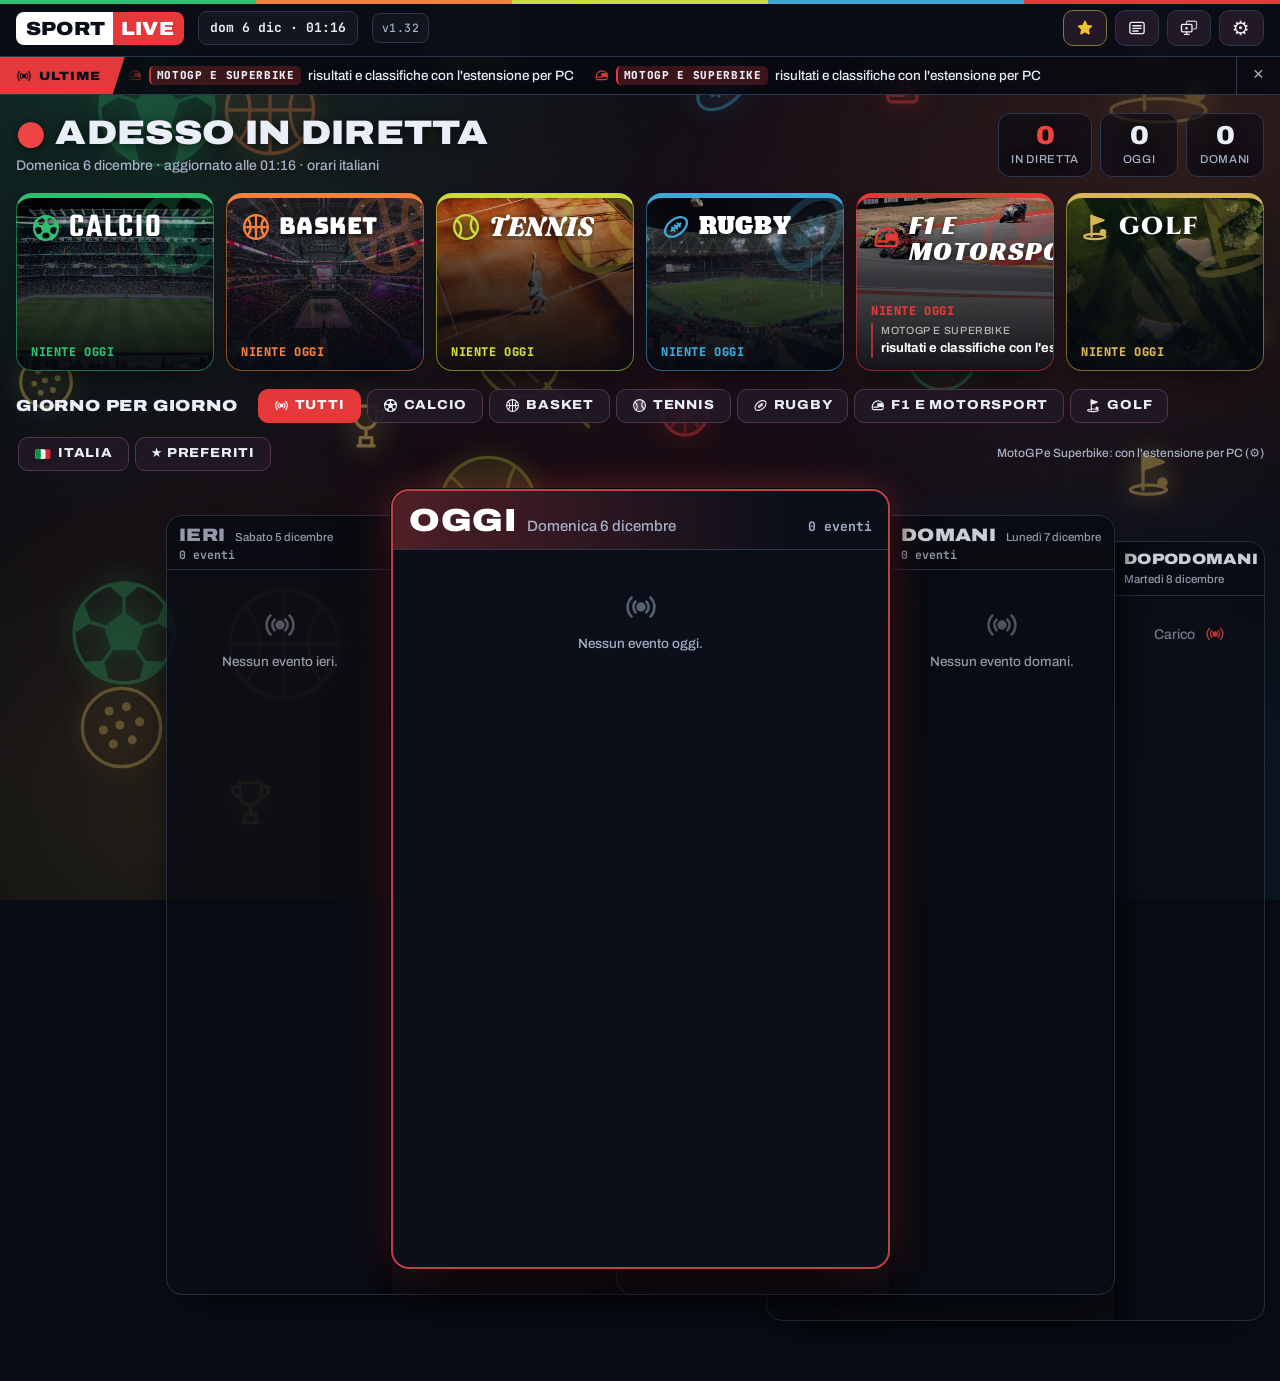
==== sport/index.html @ 09fb8c5b "v1.32 · Sezione filtri: niente più pulsanti tagliati - File di filtri e striscia delle partite che n" ====
<!DOCTYPE html>
<html lang="it" data-style="pitwall">
<head>
<meta charset="utf-8">
<meta name="viewport" content="width=device-width, initial-scale=1, viewport-fit=cover">
<meta name="theme-color" content="#090d16">
<title>Sport LIVE APP</title>
<style id="introCss">
/* Sigla d'apertura (come l'inizio di una diretta TV): sta qui dentro così compare subito, prima di tutto il resto */
.intro{position:fixed;top:0;right:0;bottom:0;left:0;z-index:2147483000;overflow:hidden;display:grid;place-items:center;font-family:"Archivo","Arial Narrow",system-ui,sans-serif;cursor:pointer;-webkit-tap-highlight-color:transparent}
.intro .ib{position:absolute;top:0;right:0;bottom:0;left:0;background:#090d16;animation:in-hide 0s linear .72s forwards}
.intro .bd{position:absolute;top:-20%;bottom:-20%;left:-30%;right:-30%;transform:skewX(-18deg) translateX(-135%);animation:in-bd .42s cubic-bezier(.7,0,.25,1) forwards;animation-delay:var(--d)}
.intro .bd.k{background:linear-gradient(115deg,#0b1020,#090d16 60%)}
.intro .iflash{position:absolute;top:0;right:0;bottom:0;left:0;z-index:1;background:radial-gradient(40% 35% at 50% 50%,rgba(255,255,255,.55),transparent 70%);opacity:0;animation:in-flash .5s ease-out .32s}
.intro .mid{position:relative;z-index:2;display:flex;flex-direction:column;align-items:center;gap:3vmin;padding:0 16px;transition:transform .38s cubic-bezier(.7,0,.25,1),opacity .2s}
.intro .lgw{display:flex;flex-wrap:wrap;justify-content:center;align-items:center;gap:2.4vmin;animation:in-slam .45s cubic-bezier(.2,1.6,.4,1) .3s both}
.intro .ilg{display:inline-flex;border-radius:.13em;overflow:hidden;font-weight:900;font-size:8.4vmin;font-size:clamp(34px,8.4vmin,124px);line-height:1;font-stretch:114%;letter-spacing:.01em;white-space:nowrap;box-shadow:0 1.4vmin 4vmin rgba(0,0,0,.45)}
.intro .ilg span{background:#fff;color:#0b0f19;padding:.19em .2em .19em .26em}
.intro .ilg b{background:#e5383b;color:#fff;padding:.19em .26em .19em .2em;font-weight:900}
.intro .ilive{display:flex;align-items:center;gap:.5em;font:800 13px/1 "JetBrains Mono",ui-monospace,Menlo,Consolas,monospace;font-size:clamp(11px,2.6vmin,30px);letter-spacing:.14em;color:#fff;background:rgba(229,56,59,.16);border:2px solid #e5383b;border-radius:99px;padding:.45em .7em;white-space:nowrap}
.intro .ilive i{width:.62em;height:.62em;border-radius:50%;background:#e5383b;animation:in-pulse 1s ease-out infinite}
.intro .istrip{display:flex;flex-wrap:wrap;justify-content:center;gap:.7em 1.3em;font:800 11px/1 "JetBrains Mono",ui-monospace,Menlo,Consolas,monospace;font-size:clamp(10px,1.9vmin,22px);letter-spacing:.12em;color:#c8d0e0;animation:in-strip .4s ease-out .48s both}
.intro .istrip span{display:flex;align-items:center;gap:.5em;white-space:nowrap}
.intro .istrip span::before{content:"";width:.6em;height:.6em;border-radius:.15em;background:var(--c)}
.intro.out{pointer-events:none}
.intro.out .bd{animation:in-bdout .38s cubic-bezier(.7,0,.25,1) forwards;animation-delay:var(--o)}
.intro.out .mid{transform:translateX(120vw);opacity:0}
.intro.out .iflash,.intro.out .ib{display:none}
@keyframes in-hide{to{visibility:hidden}}
@keyframes in-bd{to{transform:skewX(-18deg) translateX(0)}}
@keyframes in-bdout{from{transform:skewX(-18deg) translateX(0)}to{transform:skewX(-18deg) translateX(135%)}}
@keyframes in-slam{from{transform:scale(1.9);opacity:0;filter:blur(8px)}}
@keyframes in-flash{30%{opacity:1}}
@keyframes in-strip{from{transform:translateY(14px);opacity:0}}
@keyframes in-pulse{from{box-shadow:0 0 0 0 rgba(229,56,59,.7)}to{box-shadow:0 0 0 .9em rgba(229,56,59,0)}}
@media (prefers-reduced-motion:reduce){
  .intro .bd,.intro .iflash{display:none}
  .intro *{animation:none!important}
  .intro .ib{visibility:visible}
  .intro{transition:opacity .25s}.intro.out{opacity:0}.intro.out .ib{display:block}.intro.out .mid{transform:none}
}
</style>
<link rel="preconnect" href="https://fonts.googleapis.com">
<link rel="preconnect" href="https://fonts.gstatic.com" crossorigin>
<link href="https://fonts.googleapis.com/css2?family=Archivo:wdth,wght@62..125,100..900&family=JetBrains+Mono:wght@400;500;700;800&family=Teko:wght@500;600;700&family=Bungee&family=Fraunces:ital,opsz,wght@1,9..144,800;1,9..144,900&family=Alfa+Slab+One&family=Racing+Sans+One&family=Orbitron:wght@700;900&family=Cinzel:wght@600;700;900&display=swap" rel="stylesheet">
<link rel="stylesheet" href="app.css?v=1.32">
<link rel="stylesheet" href="screens.css?v=1.32">
<link rel="icon" href="data:image/svg+xml,%3Csvg xmlns='http://www.w3.org/2000/svg' viewBox='0 0 64 64'%3E%3Crect width='64' height='64' rx='14' fill='%23e5383b'/%3E%3Ccircle cx='32' cy='32' r='13' fill='none' stroke='white' stroke-width='6'/%3E%3Ccircle cx='32' cy='32' r='4' fill='white'/%3E%3C/svg%3E">
</head>
<body>
<!-- sigla d'apertura: si chiude appena l'app è pronta (tocca per saltarla) -->
<div class="intro" id="intro" aria-hidden="true"><div class="ib"></div><div class="bd" style="background:#2fbf71;--d:0ms;--o:210ms"></div><div class="bd" style="background:#f5803e;--d:45ms;--o:180ms"></div><div class="bd" style="background:#c9dc3c;--d:90ms;--o:150ms"></div><div class="bd" style="background:#3fa7d6;--d:135ms;--o:90ms"></div><div class="bd" style="background:#e5383b;--d:180ms;--o:120ms"></div><div class="bd" style="background:#d8b45a;--d:225ms;--o:60ms"></div><div class="bd k" style="--d:270ms;--o:0ms"></div><div class="iflash"></div><div class="mid"><div class="lgw"><div class="ilg"><span>SPORT</span><b>LIVE</b></div><div class="ilive"><i></i>IN DIRETTA</div></div><div class="istrip"><span style="--c:#2fbf71">CALCIO</span><span style="--c:#f5803e">BASKET</span><span style="--c:#c9dc3c">TENNIS</span><span style="--c:#3fa7d6">RUGBY</span><span style="--c:#e5383b">F1 E MOTORSPORT</span><span style="--c:#d8b45a">GOLF</span></div></div></div>
<script>
(function(){
  var el=document.getElementById("intro"),skip=false;
  try{var q=new URLSearchParams(location.search);skip=q.get("follow")==="1"||q.has("solo")||q.has("nointro");}catch(e){}
  try{if(window.self!==window.top)skip=true;}catch(e){skip=true;}
  try{if(JSON.parse(localStorage.getItem("sl.settings")||"{}").intro===false)skip=true;}catch(e){}
  if(skip){el.parentNode.removeChild(el);window.SLintro={ready:function(){}};return;}
  var calm=false,done=false,ready=false,shown=false;
  try{calm=matchMedia("(prefers-reduced-motion: reduce)").matches;}catch(e){}
  function out(){if(done)return;done=true;removeEventListener("keydown",out);el.className+=" out";setTimeout(function(){if(el.parentNode)el.parentNode.removeChild(el);},calm?300:640);}
  function seen(){shown=true;if(ready)out();}
  /* si chiude quando l'app è pronta e il logo si è visto davvero (sui dispositivi lenti l'animazione può partire in ritardo) */
  if(calm)setTimeout(seen,400);else el.querySelector(".lgw").addEventListener("animationend",function(){setTimeout(seen,200);});
  window.SLintro={ready:function(){ready=true;if(shown)out();},skip:out};
  el.addEventListener("click",out);addEventListener("keydown",out);
  setTimeout(out,4000); /* se qualcosa non parte, la sigla non resta lì */
})();
</script>
<header class="top" id="top">
  <a class="logo" href="#/home" aria-label="Sport LIVE APP, adesso in diretta"><span>SPORT</span><b>LIVE</b></a>
  <span class="clock mono" id="clock" aria-live="off"></span>
  <span class="ver mono" id="appVer" title="Versione della pagina che stai guardando: 1.32 del 24/11/2026">v1.32</span>
  <nav class="tabs" id="tabs" aria-label="Sport"></nav>
  <div class="topr">
 <button class="tbtn favbtn" id="btnFav" title="Gestisci i preferiti" aria-haspopup="dialog"><svg class="ico" viewBox="0 0 24 24" aria-hidden="true" focusable="false"><use href="#i-star"/></svg><span>PREFERITI</span><b class="fbadge" id="favBadge" hidden></b></button>
    <button class="tbtn" id="btnTicker" title="Mostra o nascondi la striscia delle notizie" aria-pressed="true"><svg class="ico" viewBox="0 0 24 24" aria-hidden="true" focusable="false"><use href="#i-news"/></svg><span>NOTIZIE</span></button>
    <button class="tbtn" id="btnScreens" title="Schermi: schermo singolo o più schermi" aria-label="Schermi"><svg class="ico" viewBox="0 0 24 24" aria-hidden="true" focusable="false"><use href="#i-screens"/></svg><span>SCHERMI</span></button>
    <button class="tbtn icobtn" id="btnSettings" title="Impostazioni" aria-label="Impostazioni">⚙</button>
  </div>
</header>
<div class="ticker" id="ticker" hidden>
  <span class="tk-label" id="tkLabel">ULTIME</span>
  <div class="tk-view"><div class="tk-track" id="tkTrack"></div></div>
  <button type="button" class="tk-x" id="tkHide" aria-label="Nascondi la striscia delle notizie" title="Nascondi la striscia">✕</button>
</div>
<!-- barra delle finestre: schermo singolo, finestra principale e finestre secondarie con più schermi -->
<div class="soloBar" id="soloBar" hidden>
  <span class="logo sm" id="soloLogo" hidden><span>SPORT</span><b>LIVE</b></span>
  <span class="led ok"></span><span id="soloTxt">—</span><span class="spacer"></span>
  <button class="tog home" id="soloHome" type="button" hidden>⌂ HOME</button>
  <button class="tog" id="soloLay" type="button" hidden>▦ DISPOSIZIONE</button>
  <button class="tog" id="soloHd" type="button" hidden aria-pressed="true">☰ COMANDI</button>
  <button class="tog" id="soloFs" type="button">⛶ SCHERMO INTERO</button>
  <button class="tog" id="soloExit" type="button" hidden>LAYOUT COMPLETO</button>
</div>
<div class="subbar" id="subbar"></div>
<main id="main" class="grid" tabindex="-1"></main>
<!-- telefono: gli sport in una barra in basso, a portata di pollice -->
<nav class="bnav" id="bnav" aria-label="Sport"></nav>
<div class="alerts" id="alerts" aria-live="polite"></div>
<div class="toast" id="toast" role="status" hidden></div>
<a class="photocredit" id="photoCredit" target="_blank" rel="noopener" hidden></a>

<dialog id="dlgSettings" aria-labelledby="setH">
  <form method="dialog" class="dlg">
    <div class="dlgh"><h2 id="setH" class="disp">Impostazioni</h2><span class="ver mono" id="setVer" title="Versione della pagina che stai guardando"></span><button class="x" value="close" aria-label="Chiudi">✕</button></div>
    <div class="setgrid">
      <section>
        <h3>Stile grafico</h3>
        <div class="seg" id="setStyle" role="group" aria-label="Stile grafico">
          <button type="button" data-v="pitwall">PIT WALL</button>
          <button type="button" data-v="regia">REGIA TV</button>
        </div>
        <p class="hint">Pit wall: scuro e denso come l'app F1. Regia TV: grafica da sovrimpressione, numeri grandi e colori delle squadre.</p>
        <div class="pconly">
        <h3>Riquadri 3D</h3>
        <div class="seg" id="setTilt" role="group" aria-label="Inclinazione dei riquadri">
          <button type="button" data-v="on">SI INCLINANO COL MOUSE</button>
          <button type="button" data-v="off">FERMI</button>
        </div>
        <p class="hint">La cornice e lo spessore restano sempre; su TV e tablet i riquadri sono sempre fermi.</p>
        </div>
        <h3>Modalità divano</h3>
        <div class="seg" id="setCouch" role="group" aria-label="Modalità divano">
          <button type="button" data-v="auto">AUTOMATICA</button>
          <button type="button" data-v="on">SEMPRE</button>
          <button type="button" data-v="off">MAI</button>
        </div>
        <p class="hint">Testi più grandi e solo le sezioni principali, comoda su Smart TV e tablet. Automatica: si attiva da sola su TV, tablet e schermi lontani. <span id="couchNow"></span></p>
        <h3>Sigla d'apertura</h3>
        <div class="seg" id="setIntro" role="group" aria-label="Sigla d'apertura">
          <button type="button" data-v="on">SÌ</button>
          <button type="button" data-v="off">NO</button>
        </div>
        <p class="hint">L'animazione con il logo quando apri l'app: dura poco più di un secondo e si salta toccando lo schermo.</p>
      </section>
      <section>
        <h3>Avvisi a schermo</h3>
        <div class="seg" id="setAlerts" role="group" aria-label="Avvisi">
          <button type="button" data-v="fav">SOLO PREFERITI E ITALIA</button>
          <button type="button" data-v="all">TUTTE LE PARTITE</button>
          <button type="button" data-v="off">NESSUNO</button>
        </div>
        <label class="chk"><input type="checkbox" id="setSound"> Suono quando arriva un avviso</label>
        <h3>Preferiti <small id="favCount"></small></h3>
        <p class="hint">Tocca la ★ accanto a una squadra, un tennista o un pilota, oppure usa il pulsante ★ PREFERITI in alto. Sono salvati solo su questo dispositivo.</p>
        <p><button type="button" class="btn" id="setFav">★ GESTISCI PREFERITI</button></p>
      </section>
      <section class="pconly">
        <h3>Estensione per PC</h3>
        <p class="hint" id="extState"></p>
        <p class="hint">Serve su Chrome o Edge per computer: mostra la diretta TV dentro il riquadro e sblocca i dati di MotoGP e Superbike. È la stessa estensione dell'app F1, aggiornata.</p>
        <p><a class="btn" id="extZip" href="../estensione-diretta-tv.zip" download>⬇ SCARICA ESTENSIONE</a></p>
        <ol class="hint steps">
          <li>Estrai lo zip in una cartella che non cancellerai.</li>
          <li>Apri <b>chrome://extensions</b> (Edge: edge://extensions) e attiva "Modalità sviluppatore".</li>
          <li>Se avevi già l'estensione F1, premi ↻ su di essa; altrimenti "Carica estensione non pacchettizzata" e scegli la cartella <b>f1pw-tv</b>.</li>
          <li>Ricarica questa pagina.</li>
        </ol>
        <h3>Striscia notizie</h3>
        <p class="hint">Scorre sotto il menu: in home tutti gli sport, nelle pagine solo quello sport. Si mostra o nasconde col pulsante ≡ NOTIZIE in alto o con la ✕ sulla striscia.</p>
        <h3>Foto di sfondo</h3>
        <p class="hint">Calcio, basket, tennis e golf: Unsplash. Rugby: David Roberts, CC BY 2.0 (Wikimedia Commons). Moto: TeamEG00, pubblico dominio (Wikimedia Commons).</p>
        <h3>Sezioni</h3>
        <p><button type="button" class="btn" id="setResetCards">↺ RIPRISTINA SEZIONI E MISURE</button></p>
        <h3>Versione</h3>
        <p class="hint"><span id="setVerFull"></span> · se dopo un aggiornamento vedi ancora quella vecchia, ricarica la pagina.</p>
        <p class="hint">Dati: ESPN (calcio, NBA, tennis ATP e WTA, rugby, IndyCar, golf), siti ufficiali EuroLega / EuroCup e MotoGP / WorldSBK. Fonti gratuite non ufficiali: a volte possono mancare dati o arrivare in ritardo.</p>
      </section>
    </div>
  </form>
</dialog>

<dialog id="dlgFav" aria-labelledby="favH">
  <form method="dialog" class="dlg favdlg">
    <div class="dlgh"><h2 id="favH" class="disp">★ I tuoi preferiti</h2><button class="x" value="close" aria-label="Chiudi">✕</button></div>
    <p class="hint">Squadre, giocatori e piloti che segui: in home hanno il bordo oro e la ★, si mostrano da soli col filtro "★ Preferiti" e ricevono gli avvisi. Sono salvati solo su questo dispositivo.</p>
    <section class="favsec"><h3>Che segui <small id="favN"></small></h3><div class="favmine" id="favMine"></div></section>
    <section class="favsec"><h3>Aggiungi</h3>
      <input type="search" class="favq" id="favQ" placeholder="Cerca una squadra, un tennista, un pilota…" autocomplete="off" aria-label="Cerca da aggiungere ai preferiti">
      <div class="favsug" id="favSug"></div>
      <p class="hint">Trovi chi gioca o corre tra ieri e dopodomani. Per tutti gli altri tocca la ★ accanto al nome nelle pagine degli sport (classifiche, ranking, tabelloni).</p></section>
  </form>
</dialog>

<!-- SCHERMI: scelta tra schermo singolo e più schermi (come l'app F1) -->
<dialog id="dlgScr" class="sdlg" aria-labelledby="scrH">
  <form method="dialog" class="mbox">
    <div class="ms-head"><div><h2 id="scrH">Schermi</h2><p class="sub" id="scrSub">Come vuoi usare l'app?</p></div><button class="tog sq" value="close" aria-label="Chiudi">×</button></div>
    <div id="scrChoose">
      <p class="ms-alert ok" id="scrOn" hidden></p>
      <p class="ms-alert" id="scrNone" hidden>In questa pagina non ci sono sezioni da disporre. Apri uno sport (Calcio, Basket, Tennis…): lì puoi usare lo schermo singolo o più schermi. La Formula 1 ha il suo pulsante SCHERMI dentro l'app.</p>
      <div class="scr-opts">
        <button type="button" class="scr-opt" id="scrOptSingle">
          <svg viewBox="0 0 160 96" aria-hidden="true"><rect class="il-fr" x="2" y="2" width="156" height="80" rx="7"/><rect class="il-a" x="10" y="10" width="30" height="64" rx="3"/><rect class="il-b" x="46" y="10" width="68" height="10" rx="2"/><rect class="il-tv" x="46" y="24" width="68" height="38" rx="3"/><path class="il-play" d="M75 36l12 7-12 7z"/><rect class="il-b" x="46" y="66" width="68" height="8" rx="2"/><rect class="il-c" x="120" y="10" width="30" height="30" rx="3"/><rect class="il-a2" x="120" y="44" width="30" height="30" rx="3"/><rect class="il-st" x="66" y="85" width="28" height="6" rx="2"/></svg>
          <b>Schermo singolo</b>
          <span>La diretta TV grande e al centro, tutte le altre sezioni attorno. Scegli un preset oppure sposta tu le sezioni.</span>
          <em id="scrSingleTag">UN SOLO MONITOR</em>
        </button>
        <button type="button" class="scr-opt" id="scrOptMulti">
          <svg viewBox="0 0 160 96" aria-hidden="true"><rect class="il-fr" x="2" y="12" width="76" height="52" rx="6"/><rect class="il-tv" x="9" y="19" width="62" height="38" rx="3"/><path class="il-play" d="M35 31l12 7-12 7z"/><rect class="il-st" x="28" y="68" width="24" height="6" rx="2"/><rect class="il-fr" x="82" y="12" width="76" height="52" rx="6"/><rect class="il-a" x="89" y="19" width="28" height="38" rx="3"/><rect class="il-c" x="121" y="19" width="30" height="17" rx="3"/><rect class="il-a2" x="121" y="40" width="30" height="17" rx="3"/><rect class="il-st" x="108" y="68" width="24" height="6" rx="2"/></svg>
          <b>Più schermi</b>
          <span>Una finestra per ogni monitor collegato, tutte sincronizzate. Disposizione automatica o manuale.</span>
          <em>DUE O PIÙ MONITOR</em>
        </button>
      </div>
      <p class="note scr-note" id="scrNarrow" hidden>Lo schermo singolo richiede uno schermo largo almeno 900 px: usalo da computer o da tablet in orizzontale.</p>
    </div>
    <div id="scrSingle" hidden>
      <div class="sgl-sec"><span class="sub">PRESET CONSIGLIATI</span></div>
      <div class="sgl-presets" id="sglPresets" role="radiogroup" aria-label="Preset per schermo singolo"></div>
      <div class="sgl-sec"><span class="sub">DISPOSIZIONE · <b id="sglName">—</b></span><span class="sub" id="sglHint"></span></div>
      <div class="sgl-stage"><div class="sgl-screen" id="sglScreen"></div></div>
      <div class="ms-bar sgl-ctl">
        <label class="sgl-range"><span>Dimensione TV</span><input type="range" id="sglTv" min="40" max="80" step="1" value="62"><output id="sglTvOut" for="sglTv">—</output></label>
        <label class="sgl-chk"><input type="checkbox" id="sglHd" checked> Barra comandi in alto</label>
      </div>
      <div class="ms-palbar"><span class="sub" id="sglPalH">SEZIONI NON MOSTRATE</span><span class="ms-trash" id="sglTrash">Trascina qui per togliere</span></div>
      <div class="ms-pal" id="sglPal"></div>
      <div class="ms-foot"><button class="tog" id="sglBack" type="button">← INDIETRO</button><span class="spacer"></span><button class="tog" id="sglOff" type="button" hidden>ESCI DALLO SCHERMO SINGOLO</button><button class="btn pri" id="sglGo" type="button">APPLICA A QUESTO SCHERMO</button></div>
    </div>
  </form>
</dialog>

<!-- PIÙ SCHERMI -->
<dialog id="dlgMs" class="sdlg" aria-labelledby="msH">
  <form method="dialog" class="mbox">
    <div class="ms-head"><div><h2 id="msH">Più schermi</h2><p class="sub">Distribuisci le sezioni della pagina sui tuoi monitor</p></div><div class="tools"><button class="tog" id="msBack" type="button">← SCHERMI</button><button class="tog sq" value="close" aria-label="Chiudi">×</button></div></div>
    <p class="ms-alert" id="msNote" hidden>Dentro un riquadro non si possono aprire altre finestre. Apri il sito direttamente, con Chrome o Edge da computer.</p>
    <div class="ms-bar">
      <span class="ms-status wait" id="msDetect"><i></i><span>Rilevamento schermi…</span></span>
      <span class="ms-count" id="msCount" hidden><span>Schermi</span><button type="button" id="msMinus" aria-label="Uno schermo in meno">−</button><b id="msNv">2</b><button type="button" id="msPlus" aria-label="Uno schermo in più">+</button></span>
      <button class="tog" id="msDetectBtn" type="button">↻ RILEVA</button>
    </div>
    <div class="ms-bar"><div class="seg" id="msModeSeg" role="group" aria-label="Modalità"><button type="button" data-m="auto" aria-pressed="true">⚡ AUTOMATICO</button><button type="button" data-m="manual" aria-pressed="false">✋ MANUALE</button></div><p class="sub" id="msHint"></p><button class="tog" id="msReset" type="button" hidden>↺ RIPRISTINA AUTOMATICO</button></div>
    <div id="msBody" hidden>
      <div class="ms-stage" id="msStage"></div>
      <div class="ms-palbar"><span class="sub" id="msPalH">SEZIONI</span><span class="ms-trash" id="msTrash">🗑 Trascina qui per togliere</span></div>
      <div class="ms-pal" id="msPal" hidden></div>
    </div>
    <div class="ms-foot"><div class="tools" id="msWins"></div><span class="spacer"></span><span id="msFootMain" class="tools" hidden><button class="tog" id="msClose" type="button" hidden>CHIUDI</button><button class="btn pri" id="msGo" type="button">APRI</button></span></div>
    <p class="note ms-note">Tutte le finestre restano sincronizzate: sport, competizione, giorno e partita scelti. Se il browser blocca i popup, consentili per questo sito.</p>
  </form>
</dialog>

<script src="js/core.js?v=1.32"></script>
<script src="js/theme.js?v=1.32"></script>
<script src="js/translate.js?v=1.32"></script>
<script src="js/ui.js?v=1.32"></script>
<script src="js/screens.js?v=1.32"></script>
<script src="js/viz.js?v=1.32"></script>
<script src="js/data.js?v=1.32"></script>
<script src="js/ticker.js?v=1.32"></script>
<script src="js/home.js?v=1.32"></script>
<script src="js/favs.js?v=1.32"></script>
<script src="js/calcio.js?v=1.32"></script>
<script src="js/eurolega.js?v=1.32"></script>
<script src="js/basket.js?v=1.32"></script>
<script src="js/tennis.js?v=1.32"></script>
<script src="js/rugby.js?v=1.32"></script>
<script src="js/f1.js?v=1.32"></script>
<script src="js/moto.js?v=1.32"></script>
<script src="js/golf.js?v=1.32"></script>
<script>SL.start();</script>
</body>
</html>
---- sport/app.css ----
/* Sport LIVE APP
   Due stili: "pitwall" (scuro, denso, mono, come F1 Pit Wall) e "regia" (grafica da sovrimpressione TV).
   Ogni sport ha il suo colore d'accento (--sa). Verde/giallo/rosso hanno significato (gol, cartellini, errori). */
:root{
  --bg:#090d16;--panel:#101624;--panel2:#161d2d;--line:#232c40;--text:#e9eef8;--muted:#8792aa;--dim:#566078;
  --accent:#e5383b;--cyan:#45c8ec;--green:#3fbf7f;--yellow:#f2c230;--red:#ef4444;--purple:#a968f5;--blue:#4f8ef7;--orange:#f59b42;
  --ita:#2fa35a;
  --sa:var(--accent);
  --f-display:"Archivo","Arial Narrow",system-ui,sans-serif;
  --f-mono:"JetBrains Mono",ui-monospace,"SF Mono",Menlo,Consolas,monospace;
  --f-num:var(--f-mono);
  --r:12px;--gap:12px;--pad:14px;
  color-scheme:dark;
}
body[data-sport="home"]{--sa:#e5383b}
body[data-sport="calcio"]{--sa:#2fbf71}
body[data-sport="basket"]{--sa:#f5803e}
body[data-sport="tennis"]{--sa:#c9dc3c}
body[data-sport="rugby"]{--sa:#3fa7d6}
body[data-sport="moto"]{--sa:#e5383b}
body[data-sport="golf"]{--sa:#d8b45a}

*{box-sizing:border-box}
html,body{margin:0;background:var(--bg);color:var(--text)}
body{font:500 13px/1.35 var(--f-mono);font-variant-numeric:tabular-nums;-webkit-text-size-adjust:100%;min-height:100vh}
h1,h2,h3,p{margin:0}
a{color:inherit}
button,select,input{font:inherit;color:inherit}
button{cursor:pointer}
button:disabled{cursor:not-allowed;opacity:.45}
img{display:block}
:focus-visible{outline:3px solid var(--cyan);outline-offset:2px}
.disp{font-family:var(--f-display);font-stretch:118%;font-weight:800;letter-spacing:.03em;text-transform:uppercase}
.mono{font-family:var(--f-mono)}
.muted{color:var(--muted)}.dim{color:var(--dim)}
.hidden,[hidden]{display:none!important}

/* ---------- barra in alto ---------- */
.top{position:sticky;top:0;z-index:30;display:flex;align-items:center;gap:10px 14px;padding:10px 16px;background:color-mix(in srgb,var(--bg) 92%,transparent);backdrop-filter:blur(8px);border-bottom:1px solid var(--line);border-top:3px solid var(--sa)}
.logo{display:inline-flex;align-items:center;gap:0;text-decoration:none;border-radius:8px;overflow:hidden;font:900 19px/1 var(--f-display);font-stretch:112%;letter-spacing:.01em;white-space:nowrap;flex:none}
.logo span{background:#fff;color:#0b0f19;padding:7px 8px 7px 10px}
.logo b{background:var(--accent);color:#fff;padding:7px 10px 7px 8px;font-weight:900}
.logo.sm{font-size:14px}
.tabs{display:flex;gap:2px;background:var(--panel);border:1px solid var(--line);border-radius:12px;padding:4px;min-width:0;overflow-x:auto;scrollbar-width:none;flex:1 1 auto}
.tabs::-webkit-scrollbar{display:none}
.tabs button{display:flex;align-items:center;gap:7px;background:transparent;border:0;border-radius:8px;padding:8px 13px;font:800 12.5px/1 var(--f-mono);letter-spacing:.05em;color:var(--muted);white-space:nowrap}
.tabs button .ic{font-size:15px;line-height:1}
.tabs button[aria-pressed="true"]{background:var(--tabc,var(--accent));color:#0b0f19}
.tabs button .ln{min-width:18px;padding:2px 5px;border-radius:99px;background:var(--red);color:#fff;font-size:10.5px;text-align:center}
.tabs button .ln:empty{display:none}
.topr{display:flex;align-items:center;gap:8px;flex:none}
.clock{color:var(--muted);font-weight:700;font-size:13px;white-space:nowrap}
.tbtn{display:inline-flex;align-items:center;gap:6px;background:var(--panel);border:1px solid var(--line);border-radius:10px;padding:8px 11px;font:800 12px/1 var(--f-mono);letter-spacing:.05em;color:var(--text);text-decoration:none;white-space:nowrap}
.tbtn:hover{border-color:var(--dim)}
.tbtn.f1{border-color:color-mix(in srgb,var(--accent) 60%,var(--line));color:#fff;background:color-mix(in srgb,var(--accent) 22%,var(--panel))}
.follow{display:flex;align-items:center;gap:12px;padding:8px 14px;border-bottom:1px solid var(--line);color:var(--muted);font-size:12px}
.follow #followTxt{flex:1}

/* ---------- sottobarra (competizioni, giorni, partite) ---------- */
.subbar{display:flex;flex-direction:column;gap:10px;padding:12px 16px 0}
.subbar:empty{display:none}
.row{display:flex;align-items:center;gap:8px;flex-wrap:wrap;min-width:0}
.chips{display:flex;gap:6px;overflow-x:auto;scrollbar-width:none;padding:2px;min-width:0;max-width:100%}
.chips::-webkit-scrollbar{display:none}
.chip{display:inline-flex;align-items:center;gap:6px;background:var(--panel);border:1px solid var(--line);border-radius:99px;padding:7px 12px;font:700 12px/1 var(--f-mono);letter-spacing:.03em;color:var(--muted);white-space:nowrap}
.chip[aria-pressed="true"]{background:color-mix(in srgb,var(--sa) 20%,var(--panel));border-color:var(--sa);color:var(--text)}
.chip .n{color:var(--dim);font-weight:500}
.chip .lv{width:7px;height:7px;border-radius:50%;background:var(--red);box-shadow:0 0 0 3px color-mix(in srgb,var(--red) 30%,transparent)}
.daynav{display:inline-flex;align-items:center;gap:2px;background:var(--panel);border:1px solid var(--line);border-radius:99px;padding:3px}
.daynav button{background:transparent;border:0;border-radius:99px;padding:5px 10px;font:700 12px/1 var(--f-mono);color:var(--muted)}
.daynav button.cur{color:var(--text);background:var(--panel2);min-width:118px}
.spacer{flex:1}
.strip{display:flex;gap:8px;overflow-x:auto;padding:2px 2px 4px;scrollbar-width:thin;min-width:0}
.mtile{flex:0 0 auto;display:grid;grid-template-columns:auto 1fr auto;gap:3px 8px;align-items:center;min-width:186px;max-width:240px;background:var(--panel);border:1px solid var(--line);border-radius:10px;padding:8px 10px;text-align:left;color:var(--text)}
.mtile[aria-pressed="true"]{border-color:var(--sa);box-shadow:inset 0 0 0 1px var(--sa)}
.mtile .st{grid-column:1/-1;display:flex;justify-content:space-between;gap:6px;font-size:10.5px;color:var(--muted);letter-spacing:.04em}
.mtile .st .live{color:var(--red);font-weight:800}
.mtile img{width:18px;height:18px;object-fit:contain}
.mtile .tn{white-space:nowrap;overflow:hidden;text-overflow:ellipsis;font-weight:700;font-size:12.5px}
.mtile .sc{font-weight:800;font-size:14px;text-align:right}
.mtile .w{color:var(--text)}.mtile .l{color:var(--muted)}
.mtile.fav{border-left:3px solid var(--yellow)}
.mtile.flash{animation:flash 1.2s ease 3}
@keyframes flash{50%{background:color-mix(in srgb,var(--green) 35%,var(--panel))}}

/* ---------- griglia delle schede ---------- */
.grid{display:grid;grid-auto-flow:row dense;grid-template-columns:repeat(12,minmax(0,1fr));gap:var(--gap);padding:12px 16px 28px;align-items:start;outline:none}
.card{grid-column:span 6;background:var(--panel);border:1px solid var(--line);border-radius:var(--r);min-width:0;display:flex;flex-direction:column;position:relative}
.card[data-sz="1"]{grid-column:span 4}
.card[data-sz="2"]{grid-column:span 6}
.card[data-sz="3"]{grid-column:span 12}
.card>header{display:flex;align-items:center;gap:8px;padding:10px 12px 8px;border-bottom:1px solid var(--line);min-width:0}
.card>header h2{font:800 12.5px/1.2 var(--f-display);font-stretch:118%;letter-spacing:.06em;text-transform:uppercase;white-space:nowrap;overflow:hidden;text-overflow:ellipsis}
.card>header h2::before{content:"";display:inline-block;width:8px;height:8px;border-radius:2px;background:var(--sa);margin-right:8px;vertical-align:1px}
.card>header .sub{color:var(--muted);font-size:11.5px;white-space:nowrap;overflow:hidden;text-overflow:ellipsis;min-width:0}
.card>header .tools{margin-left:auto;display:flex;gap:4px;align-items:center;flex:none}
.card .body{padding:12px;min-width:0;flex:1;position:relative}
.card .body.flush{padding:0}
.mbtn{background:transparent;border:1px solid transparent;border-radius:7px;padding:4px 8px;color:var(--muted);font-weight:800}
.mbtn:hover,.mbtn:focus-visible{border-color:var(--line);color:var(--text)}
.menu{position:absolute;right:8px;top:38px;z-index:20;display:flex;gap:4px;padding:6px;background:var(--panel2);border:1px solid var(--line);border-radius:10px;box-shadow:0 12px 30px #0008}
.menu button{background:var(--panel);border:1px solid var(--line);border-radius:7px;padding:6px 10px;font-weight:800;color:var(--muted)}
.menu button[aria-pressed="true"]{border-color:var(--sa);color:var(--text)}
.card.full{position:fixed;inset:0;z-index:60;border-radius:0;overflow:auto;grid-column:auto}
.card.full .body{font-size:1.15em}
body.has-full{overflow:hidden}
.seg2{display:inline-flex;gap:2px;background:var(--bg);border:1px solid var(--line);border-radius:8px;padding:2px}
.seg2 button{background:transparent;border:0;border-radius:6px;padding:4px 8px;font:700 11px/1 var(--f-mono);color:var(--muted)}
.seg2 button[aria-pressed="true"]{background:var(--panel2);color:var(--text)}

.empty{color:var(--muted);padding:18px 6px;text-align:center;line-height:1.5}
.empty b{color:var(--text)}
.loading{color:var(--dim);padding:18px;text-align:center}
.loading::after{content:"";display:inline-block;width:12px;height:12px;margin-left:8px;border:2px solid var(--dim);border-top-color:transparent;border-radius:50%;animation:spin .8s linear infinite;vertical-align:-2px}
@keyframes spin{to{transform:rotate(360deg)}}
.note{color:var(--muted);font-size:11.5px;margin-top:8px}
.tag{display:inline-flex;align-items:center;gap:5px;border:1px solid var(--line);border-radius:6px;padding:3px 7px;font-size:10.5px;font-weight:800;letter-spacing:.06em;color:var(--muted);white-space:nowrap}
.tag.live{border-color:var(--red);color:#fff;background:var(--red)}
.tag.live::before{content:"";width:6px;height:6px;border-radius:50%;background:#fff;animation:pulse 1.4s infinite}
.tag.ok{border-color:var(--green);color:var(--green)}
.tag.big{border-color:var(--yellow);color:var(--yellow)}
.tag.ita{border-color:var(--ita);color:#fff;background:#0f3a24 linear-gradient(90deg,#009246 0 3px,#f1f2f1 3px 6px,#ce2b37 6px 9px) no-repeat 4px center/9px 8px;padding-left:17px}
@keyframes pulse{50%{opacity:.25}}
.star{background:transparent;border:0;padding:2px 4px;color:var(--dim);font-size:15px;line-height:1}
.star[aria-pressed="true"]{color:var(--yellow)}
.btn{display:inline-flex;align-items:center;gap:6px;background:var(--panel2);border:1px solid var(--line);border-radius:9px;padding:8px 12px;font:800 12px/1 var(--f-mono);letter-spacing:.04em;color:var(--text);text-decoration:none}
.btn.pri{background:var(--sa);border-color:var(--sa);color:#0b0f19}
.flag{width:18px;height:12px;object-fit:cover;border-radius:2px;display:inline-block;vertical-align:-1px}
.logo-t{width:22px;height:22px;object-fit:contain;flex:none}

/* ---------- tabelle ---------- */
.tbl{width:100%;border-collapse:collapse;font-size:12px}
.tbl th{position:sticky;top:0;background:var(--panel);color:var(--dim);font-weight:700;font-size:10.5px;letter-spacing:.06em;text-align:right;padding:6px 6px;border-bottom:1px solid var(--line);white-space:nowrap}
.tbl td{padding:6px 6px;border-bottom:1px solid color-mix(in srgb,var(--line) 60%,transparent);text-align:right;white-space:nowrap}
.tbl th.l,.tbl td.l{text-align:left}
.tbl tr.me td{background:color-mix(in srgb,var(--yellow) 10%,transparent)}
.tbl tr.ita td:first-child{box-shadow:inset 3px 0 0 var(--ita)}
.tbl tr.liv td{background:color-mix(in srgb,var(--red) 9%,transparent)}
.tbl .tn{display:flex;align-items:center;gap:7px;max-width:220px;overflow:hidden;text-overflow:ellipsis}
.tbl .up{color:var(--green)}.tbl .dn{color:var(--red)}
.scroll{max-height:440px;overflow:auto}
.zone-cl td:first-child{box-shadow:inset 3px 0 0 var(--blue)}
.zone-el td:first-child{box-shadow:inset 3px 0 0 var(--orange)}
.zone-co td:first-child{box-shadow:inset 3px 0 0 var(--green)}
.zone-rel td:first-child{box-shadow:inset 3px 0 0 var(--red)}

/* ---------- tabellone partita ---------- */
.bug{display:grid;grid-template-columns:1fr auto 1fr;align-items:center;gap:12px}
.bug .tm{display:flex;flex-direction:column;align-items:center;gap:6px;text-align:center;min-width:0}
.bug .tm img{width:54px;height:54px;object-fit:contain}
.bug .tm .nm{font:800 15px/1.15 var(--f-display);font-stretch:112%;text-transform:uppercase;letter-spacing:.02em}
.bug .tm .rec{color:var(--muted);font-size:11px}
.bug .mid{text-align:center}
.bug .score{font:900 46px/1 var(--f-display);font-stretch:100%;letter-spacing:.02em;white-space:nowrap}
.bug .score i{font-style:normal;color:var(--dim);margin:0 6px}
.bug .clk{margin-top:6px}
.scorers{display:grid;grid-template-columns:1fr 1fr;gap:4px 16px;margin-top:10px;font-size:11.5px;color:var(--muted)}
.scorers div:nth-child(2n){text-align:right}
.ls{width:100%;margin-top:10px}

/* ---------- barre statistiche ---------- */
.stat{display:grid;grid-template-columns:64px 1fr 64px;gap:3px 8px;align-items:end;margin:0 0 9px}
.stat .v{font-weight:800;font-size:13px;grid-row:1}
.stat .v:first-child{grid-column:1}
.stat .v.r{text-align:right;grid-column:3}
.stat .lab{grid-column:2;grid-row:1;text-align:center;color:var(--muted);font-size:10.5px;letter-spacing:.06em;text-transform:uppercase}
.stat .bar{display:flex;gap:2px;height:8px;border-radius:5px;overflow:hidden;background:var(--panel2);grid-column:1/-1;grid-row:2}
.stats2{display:grid;grid-template-columns:repeat(auto-fit,minmax(260px,1fr));gap:0 22px}
.stat .bar i{display:block;height:100%}

/* ---------- liste eventi ---------- */
.feed{list-style:none;margin:0;padding:0;display:flex;flex-direction:column;gap:2px}
.feed li{display:grid;grid-template-columns:46px 22px 1fr;gap:8px;align-items:start;padding:6px 4px;border-bottom:1px solid color-mix(in srgb,var(--line) 55%,transparent);font-size:12px;line-height:1.4}
.feed li .t{color:var(--muted);font-weight:800;text-align:right}
.feed li.goal{background:color-mix(in srgb,var(--green) 12%,transparent)}
.feed li.key .x{font-weight:700}
.feed .x small{display:block;color:var(--dim)}

/* ---------- multi-partita ---------- */
.mlist{display:grid;grid-template-columns:repeat(auto-fill,minmax(270px,1fr));gap:8px}
.mrow{display:grid;grid-template-columns:52px 1fr auto;gap:4px 10px;align-items:center;background:var(--panel2);border:1px solid var(--line);border-radius:10px;padding:8px 10px;text-align:left;color:var(--text)}
.mrow .min{grid-row:span 2;font-weight:800;font-size:12px;text-align:center;color:var(--muted)}
.mrow .min.live{color:var(--red)}
.mrow .tt{display:flex;align-items:center;gap:7px;min-width:0;font-weight:700}
.mrow .tt span{overflow:hidden;text-overflow:ellipsis;white-space:nowrap}
.mrow .s{font:900 17px/1 var(--f-display);text-align:right}
.mrow .last{grid-column:2/-1;color:var(--muted);font-size:11px;white-space:nowrap;overflow:hidden;text-overflow:ellipsis}
.mrow.sel{border-color:var(--sa)}
.mrow.flash{animation:flash 1.2s ease 3}
.mrow .rc{display:inline-block;width:8px;height:11px;background:var(--red);border-radius:1px;margin-left:2px}
.grp-h{grid-column:1/-1;display:flex;align-items:center;gap:8px;color:var(--muted);font-size:11px;font-weight:800;letter-spacing:.08em;text-transform:uppercase;margin-top:6px}
.grp-h::after{content:"";flex:1;height:1px;background:var(--line)}

/* ---------- home ---------- */

/* ---------- avvisi ---------- */
.alerts{position:fixed;right:16px;top:72px;z-index:80;display:flex;flex-direction:column;gap:10px;pointer-events:none;max-width:min(420px,calc(100vw - 32px))}
.al{pointer-events:auto;display:grid;grid-template-columns:auto 1fr;gap:4px 12px;align-items:center;background:var(--panel2);border:1px solid var(--line);border-left:6px solid var(--ac,var(--green));border-radius:12px;padding:12px 14px;box-shadow:0 16px 40px #000a;animation:alin .35s ease}
.al .big{grid-row:span 2;font:900 26px/1 var(--f-display);font-stretch:118%;color:var(--ac,var(--green));letter-spacing:.02em}
.al .tt{font:800 15px/1.2 var(--f-display);font-stretch:110%;text-transform:uppercase}
.al .tx{color:var(--muted);font-size:12px}
.al.out{opacity:0;transform:translateX(30px);transition:.4s}
@keyframes alin{from{opacity:0;transform:translateX(40px)}}
.toast{position:fixed;left:50%;bottom:22px;transform:translateX(-50%);z-index:90;background:var(--panel2);border:1px solid var(--line);border-radius:10px;padding:10px 14px;box-shadow:0 10px 30px #0009;max-width:calc(100vw - 32px)}

/* ---------- dialoghi ---------- */
dialog{background:var(--panel);color:var(--text);border:1px solid var(--line);border-radius:16px;padding:0;max-width:min(1040px,calc(100vw - 24px));width:100%;max-height:calc(100vh - 24px)}
dialog::backdrop{background:#000b}
.dlg{padding:18px;display:flex;flex-direction:column;gap:12px}
.dlgh{display:flex;align-items:center;gap:10px}
.dlgh h2{font-size:20px}
.dlgh .x{margin-left:auto;background:transparent;border:1px solid var(--line);border-radius:8px;padding:6px 10px}
.dlgf{display:flex;gap:8px;justify-content:flex-end;flex-wrap:wrap}
.setgrid{display:grid;grid-template-columns:repeat(auto-fit,minmax(280px,1fr));gap:18px}
.setgrid section{display:flex;flex-direction:column;gap:10px}
.setgrid h3{font:800 12px/1 var(--f-display);font-stretch:118%;letter-spacing:.08em;text-transform:uppercase;color:var(--muted);margin-top:6px}
.seg{display:flex;flex-wrap:wrap;gap:2px;background:var(--bg);border:1px solid var(--line);border-radius:10px;padding:3px}
.seg button{flex:1;background:transparent;border:0;border-radius:7px;padding:8px 10px;font-weight:800;font-size:11.5px;letter-spacing:.04em;color:var(--muted);white-space:nowrap}
.seg button[aria-pressed="true"]{background:var(--accent);color:#fff}
.hint{color:var(--muted);font-size:12px;line-height:1.5}
.steps{margin:0;padding-left:18px}
.chk{display:flex;gap:8px;align-items:center}
.favlist{list-style:none;margin:0;padding:0;display:flex;flex-wrap:wrap;gap:6px}
.favlist li{display:inline-flex;align-items:center;gap:6px;background:var(--panel2);border:1px solid var(--line);border-radius:99px;padding:4px 6px 4px 10px;font-size:12px}
.favlist li button{background:transparent;border:0;color:var(--muted)}

/* ---------- Diretta TV ---------- */
.tvstage{position:relative;aspect-ratio:16/9;background:#000;border-radius:10px;overflow:hidden}
.tvstage iframe{position:absolute;inset:0;width:100%;height:100%;border:0}
.tvidle{position:absolute;inset:0;display:flex;flex-direction:column;align-items:center;justify-content:center;gap:10px;text-align:center;padding:20px;color:var(--muted);background:radial-gradient(circle at 50% 40%,#18213a,#05070d)}
.tvidle .big{font:900 28px/1 var(--f-display);font-stretch:118%;color:var(--text);text-transform:uppercase}
.tvbar{display:flex;gap:8px;align-items:center;flex-wrap:wrap;margin-bottom:10px}
.tvbar select,.tvbar input{background:var(--panel2);border:1px solid var(--line);border-radius:8px;padding:7px 8px;min-width:0}
.tvbar input{flex:1 1 200px}

/* ---------- campo / svg ---------- */
.pitchwrap{position:relative}
svg{display:block;max-width:100%}
.svgtxt{font-family:var(--f-mono);font-weight:700}
.legend{display:flex;gap:12px;flex-wrap:wrap;color:var(--muted);font-size:11px;margin-top:8px}
.legend i{display:inline-block;width:10px;height:10px;border-radius:50%;margin-right:5px;vertical-align:-1px}
.three{position:relative;width:100%;aspect-ratio:16/10;border-radius:10px;overflow:hidden;background:radial-gradient(circle at 50% 30%,#14203a,#04060b)}
.three canvas{display:block;width:100%!important;height:100%!important;touch-action:none}
.three .hud{position:absolute;left:10px;bottom:8px;color:var(--muted);font-size:11px;pointer-events:none}
.bench{display:grid;grid-template-columns:1fr 1fr;gap:10px;margin-top:10px;font-size:11.5px}
.bench h4{margin:0 0 4px;color:var(--muted);font-size:10.5px;letter-spacing:.08em}
.bench div{color:var(--muted)}
.bench .in{color:var(--green)}

/* ---------- moto: torre tempi ---------- */
.tower{display:flex;flex-direction:column;gap:2px}
.trow{display:grid;grid-template-columns:30px 6px 34px 1fr 82px 76px 78px;gap:8px;align-items:center;padding:5px 6px;border-radius:7px;background:var(--panel2);font-size:12.5px}
.trow .p{font-weight:900;text-align:center}
.trow .cbar{width:6px;height:20px;border-radius:2px}
.trow .no{font-weight:800;text-align:center}
.trow .nm{font-weight:800;white-space:nowrap;overflow:hidden;text-overflow:ellipsis}
.trow .nm small{color:var(--muted);font-weight:500;margin-left:6px}
.trow .g,.trow .lt{text-align:right}
.trow.ita .nm::after{content:"ITA";margin-left:6px;font-size:9.5px;padding:1px 4px;border-radius:3px;background:var(--ita);color:#fff}
.trow.up{box-shadow:inset 3px 0 0 var(--green)}.trow.dn{box-shadow:inset 3px 0 0 var(--red)}
.trow.out{opacity:.5}
.trow.h{background:transparent;color:var(--dim);font-size:10.5px;font-weight:700;letter-spacing:.06em}
.gapstrip{position:relative;height:120px;border-radius:10px;background:linear-gradient(90deg,var(--panel2),var(--bg));overflow:hidden}
.gapstrip .dot{position:absolute;top:50%;width:26px;height:26px;margin:-13px 0 0 -13px;border-radius:50%;display:flex;align-items:center;justify-content:center;font-size:10px;font-weight:900;color:#fff;border:2px solid #0008;transition:left 1s linear,top 1s}
.gapstrip .ax{position:absolute;bottom:4px;color:var(--dim);font-size:10px}
.cd{font:900 34px/1 var(--f-display);font-stretch:110%;letter-spacing:.02em}

/* ---------- tennis ---------- */
.tmatch{cursor:pointer;display:grid;grid-template-columns:1fr auto;gap:4px 10px;background:var(--panel2);border:1px solid var(--line);border-radius:10px;padding:8px 10px;text-align:left;color:var(--text);width:100%}
.tmatch .hd{grid-column:1/-1;display:flex;gap:8px;color:var(--muted);font-size:10.5px;letter-spacing:.04em;align-items:center}
.tmatch .pl{display:flex;align-items:center;gap:7px;min-width:0;font-weight:700}
.tmatch .pl span{overflow:hidden;text-overflow:ellipsis;white-space:nowrap}
.tmatch .pl.w{color:var(--text)}.tmatch .pl.l{color:var(--muted)}
.tmatch .sets{display:flex;gap:6px;justify-content:flex-end;font-weight:800}
.tmatch .sets b{min-width:16px;text-align:center}
.tmatch .sets b.w{color:var(--text)}.tmatch .sets b.l{color:var(--dim)}
.tmatch.ita{border-left:3px solid var(--ita)}
.tmatch.sel{border-color:var(--sa)}
.rounds{display:grid;grid-auto-flow:column;grid-auto-columns:minmax(230px,1fr);gap:10px;overflow-x:auto;padding-bottom:6px}
.rounds h4{margin:0 0 6px;color:var(--muted);font-size:11px;letter-spacing:.08em;text-transform:uppercase}
.rounds .col{display:flex;flex-direction:column;gap:6px}

/* ---------- rugby ---------- */
.rpitch{background:linear-gradient(90deg,#1f6b3a,#237a42 50%,#1f6b3a);border-radius:10px}

/* =====================================================================
   Modalità divano (TV / tablet): tutto più grande
   ===================================================================== */
html[data-couch="1"] body{font-size:16px}
html[data-couch="1"] .top{padding:14px 22px}
html[data-couch="1"] .logo{font-size:24px}
html[data-couch="1"] .tabs button{font-size:15px;padding:11px 16px}
html[data-couch="1"] .tbtn{font-size:14px;padding:10px 13px}
html[data-couch="1"] .clock{font-size:16px}
html[data-couch="1"] .chip{font-size:14px;padding:10px 15px}
html[data-couch="1"] .daynav button{font-size:14px;padding:8px 12px}
html[data-couch="1"] .mtile{min-width:230px;padding:10px 12px}
html[data-couch="1"] .mtile .tn{font-size:15px}
html[data-couch="1"] .mtile .sc{font-size:18px}
html[data-couch="1"] .grid{gap:16px;padding:16px 22px 34px}
html[data-couch="1"] .card>header h2{font-size:15px}
html[data-couch="1"] .card>header .sub{font-size:13px}
html[data-couch="1"] .tbl{font-size:14.5px}
html[data-couch="1"] .tbl th{font-size:12px}
html[data-couch="1"] .feed li{font-size:14.5px;grid-template-columns:56px 26px 1fr}
html[data-couch="1"] .bug .score{font-size:66px}
html[data-couch="1"] .bug .tm img{width:72px;height:72px}
html[data-couch="1"] .bug .tm .nm{font-size:20px}
html[data-couch="1"] .stat .v{font-size:16px}
html[data-couch="1"] .stat .lab{font-size:12px}
html[data-couch="1"] .stat .bar{height:11px}
html[data-couch="1"] .mrow .s{font-size:22px}
html[data-couch="1"] .mrow .tt{font-size:16px}
html[data-couch="1"] .trow{font-size:15px;grid-template-columns:38px 7px 42px 1fr 96px 88px 92px}
html[data-couch="1"] .tmatch{font-size:15px}
html[data-couch="1"] :focus-visible{outline-width:4px;outline-offset:3px}
html[data-couch="1"] .card[data-sz="1"]{grid-column:span 6}
html[data-couch="1"] .clock{display:none}

/* =====================================================================
   Stile REGIA TV
   ===================================================================== */
html[data-style="regia"]{
  --bg:#04060c;--panel:rgba(255,255,255,.045);--panel2:rgba(255,255,255,.07);--line:rgba(255,255,255,.09);
  --text:#f6f8fc;--muted:#a3adc2;--dim:#6b7590;--r:20px;--f-num:var(--f-display);
}
html[data-style="regia"] body{background:radial-gradient(1200px 600px at 10% -10%,color-mix(in srgb,var(--sa) 22%,transparent),transparent 60%),radial-gradient(900px 500px at 110% 10%,#1b2a55aa,transparent 60%),var(--bg);background-attachment:fixed;font-family:var(--f-display);font-weight:600;font-size:14px}
html[data-style="regia"] .top{background:linear-gradient(180deg,#04060cee,#04060cbb);border-top-width:4px}
html[data-style="regia"] .tabs{background:rgba(255,255,255,.05);border-radius:99px}
html[data-style="regia"] .tabs button{border-radius:99px;font-family:var(--f-display);font-stretch:118%;font-size:13.5px;font-weight:900;text-transform:uppercase}
html[data-style="regia"] .card{backdrop-filter:blur(14px);box-shadow:0 20px 50px #0007,inset 0 1px 0 rgba(255,255,255,.07)}
html[data-style="regia"] .card>header{border-bottom:0;padding:14px 16px 4px}
html[data-style="regia"] .card>header h2{font-size:16px;font-weight:900;font-style:italic;letter-spacing:.02em}
html[data-style="regia"] .card>header h2::before{width:4px;height:16px;border-radius:2px;vertical-align:-2px}
html[data-style="regia"] .card .body{padding:12px 16px 16px}
html[data-style="regia"] .bug .score{font-size:64px;font-style:italic;font-weight:900}
html[data-style="regia"] .bug .tm .nm{font-size:19px;font-style:italic;font-weight:900}
html[data-style="regia"] .mtile,html[data-style="regia"] .mrow,html[data-style="regia"] .tmatch{border-radius:16px;font-family:var(--f-display)}
html[data-style="regia"] .mtile .sc,html[data-style="regia"] .mrow .s{font-style:italic;font-weight:900}
html[data-style="regia"] .tbl{font-family:var(--f-display);font-size:13.5px}
html[data-style="regia"] .tbl td{border-bottom-color:rgba(255,255,255,.05)}
html[data-style="regia"] .chip{font-family:var(--f-display);font-weight:800;text-transform:uppercase}
html[data-style="regia"] .stat .bar{height:12px;border-radius:99px}
html[data-style="regia"] .stat .v{font-size:18px;font-weight:900;font-style:italic}
html[data-style="regia"] .trow{font-family:var(--f-display);font-weight:700;background:linear-gradient(90deg,rgba(255,255,255,.08),rgba(255,255,255,.02))}
html[data-style="regia"] .trow .p{font-style:italic}
html[data-style="regia"] .feed li{font-family:var(--f-display);font-weight:500}
html[data-style="regia"] .al{background:linear-gradient(90deg,#0b1020,#151d33);border-left-width:10px}
html[data-style="regia"] .al .big{font-size:32px;font-style:italic}
html[data-style="regia"] .logo{transform:skewX(-8deg)}

/* =====================================================================
   Schermi stretti (telefono): una colonna, margini 16px
   ===================================================================== */
@media (max-width:1100px){
  .card[data-sz="1"]{grid-column:span 6}
}
@media (max-width:760px){
  .top{flex-wrap:wrap;padding:10px 16px}
  .tabs{order:3;flex-basis:100%}
  .topr{margin-left:auto}
  .tbtn span,.clock{display:none}
  .grid{grid-template-columns:minmax(0,1fr);padding:12px 16px 24px}
  .card,.card[data-sz]{grid-column:1/-1}
  .bug .score{font-size:38px}
  .bug .tm img{width:40px;height:40px}
  .trow{grid-template-columns:24px 5px 30px 1fr 64px 62px;font-size:11.5px}
  .trow .lt2{display:none}
  .alerts{top:auto;bottom:16px;right:16px;left:16px;max-width:none}
}
@media (prefers-reduced-motion:reduce){*{animation:none!important;transition:none!important}}

/* =====================================================================
   PERSONALITÀ PER SPORT
   Ogni sport ha font, sfondo illustrato, striscia, filigrana e caricamento suoi.
   Le variabili valgono sia per la pagina (body[data-sport]) sia per i singoli elementi (.sp-xxx: tessere, linguette, avvisi).
   ===================================================================== */
:root{--h2size:12.5px;--scoresize:46px;--nmsize:15px;--tabsz:12.5px;--hv:20px;--hn:14px;--alb:26px;--mrs:17px;--mtsc:14px;--shsize:30px}
html[data-style="regia"]{--h2size:16px;--scoresize:64px;--nmsize:19px;--tabsz:13.5px;--hv:26px;--hn:16px;--alb:32px}
html[data-couch="1"]{--h2size:15px;--scoresize:66px;--nmsize:20px;--tabsz:15px;--hv:26px;--hn:17px;--mrs:22px;--mtsc:18px;--shsize:38px}
html[data-couch="1"][data-style="regia"]{--h2size:18px;--scoresize:76px;--nmsize:22px}
@media (max-width:760px){:root,html[data-style="regia"]{--scoresize:38px;--nmsize:15px;--shsize:24px}}

/* --- identità: font, scala, accenti, striscia, icona --- */
.sp-home,body[data-sport="home"]{--f-sport:var(--f-display);--f-score:var(--f-display);--fw:900;--fw2:900;--fst:normal;--fs:1;--fs2:1;--ls:.04em;--stretch:118%;--sa:#e5383b;--ic:var(--ic-home);--icload:var(--ic-home);--load:pulse2 1s ease-in-out infinite;
  --stripe:linear-gradient(90deg,#2fbf71 0 20%,#f5803e 20% 40%,#c9dc3c 40% 60%,#3fa7d6 60% 80%,#e5383b 80%)}
.sp-calcio,body[data-sport="calcio"]{--f-sport:"Teko","Archivo Narrow",sans-serif;--f-score:"Teko","Archivo Narrow",sans-serif;--fw:600;--fw2:600;--fst:normal;--fs:1.4;--fs2:1.28;--ls:.06em;--stretch:100%;--sa:#2fbf71;--ic:var(--ic-calcio);--icload:var(--ic-calcio);--load:roll .9s ease-in-out infinite alternate;
  --stripe:repeating-linear-gradient(90deg,#2fbf71 0 22px,#23a35c 22px 44px)}
.sp-basket,body[data-sport="basket"]{--f-sport:"Bungee",system-ui,sans-serif;--f-score:"Bungee",system-ui,sans-serif;--fw:400;--fw2:400;--fst:normal;--fs:.97;--fs2:.82;--ls:.02em;--stretch:100%;--sa:#f5803e;--ic:var(--ic-basket);--icload:var(--ic-basket);--load:dribble .55s cubic-bezier(.5,0,.5,1) infinite alternate;
  --stripe:linear-gradient(90deg,#f5803e,#ffc08a 50%,#f5803e)}
.sp-tennis,body[data-sport="tennis"]{--f-sport:"Fraunces",Georgia,serif;--f-score:"Fraunces",Georgia,serif;--fw:900;--fw2:800;--fst:italic;--fs:1.12;--fs2:1;--ls:0;--stretch:100%;--sa:#c9dc3c;--ic:var(--ic-tennis);--icload:var(--ic-tennis);--load:bounce .45s cubic-bezier(.4,0,.6,1) infinite alternate;
  --stripe:linear-gradient(90deg,#c9dc3c,#f6ffc4 50%,#c9dc3c)}
.sp-rugby,body[data-sport="rugby"]{--f-sport:"Alfa Slab One",Rockwell,serif;--f-score:"Alfa Slab One",Rockwell,serif;--fw:400;--fw2:400;--fst:normal;--fs:.96;--fs2:.86;--ls:.03em;--stretch:100%;--sa:#3fa7d6;--ic:var(--ic-rugby);--icload:var(--ic-rugby);--load:spin 1.1s linear infinite;
  --stripe:linear-gradient(90deg,#1b5fbf,#3fa7d6 45%,#f1f2f1 45% 55%,#3fa7d6 55%,#1b5fbf)}
.sp-moto,body[data-sport="moto"]{--f-sport:"Racing Sans One",system-ui,sans-serif;--f-score:"Orbitron",var(--f-mono);--fw:400;--fw2:900;--fst:normal;--fs:1.14;--fs2:.82;--ls:.05em;--stretch:100%;--sa:#e5383b;--ic:var(--ic-moto);--icload:var(--ic-wheel);--load:spin .7s linear infinite;
  --stripe:repeating-linear-gradient(90deg,#e5383b 0 16px,#f6f6f6 16px 32px)}
.sp-golf,body[data-sport="golf"]{--f-sport:"Cinzel",Georgia,serif;--f-score:"Cinzel",Georgia,serif;--fw:900;--fw2:700;--fst:normal;--fs:1.02;--fs2:.9;--ls:.06em;--stretch:100%;--sa:#d8b45a;--ic:var(--ic-golf);--icload:var(--ic-golfball);--load:spin 1.3s linear infinite;
  --stripe:linear-gradient(90deg,#1f6b3a,#d8b45a 30% 70%,#1f6b3a)}

/* --- sfondi illustrati --- */
body{position:relative;z-index:0}
body::before,body::after{content:"";position:fixed;pointer-events:none;z-index:-1}
body::before{inset:0;background:var(--bgl,none)}
body[data-sport="home"]{--bgl:var(--art-home) 0 0/300px 300px repeat,radial-gradient(1100px 620px at 0% -10%,rgba(229,56,59,.18),transparent 70%)}
body[data-sport="calcio"]{--bgl:var(--art-calcio) center 120px/min(1500px,150vw) auto no-repeat,repeating-linear-gradient(90deg,rgba(47,191,113,.07) 0 90px,rgba(47,191,113,.02) 90px 180px),radial-gradient(1200px 700px at 50% -10%,rgba(47,191,113,.22),transparent 70%)}
body[data-sport="basket"]{--bgl:var(--art-basket) center bottom/min(900px,120vw) auto no-repeat,repeating-linear-gradient(0deg,transparent 0 298px,rgba(0,0,0,.25) 298px 300px),repeating-linear-gradient(90deg,rgba(196,136,79,.075) 0 42px,rgba(150,95,50,.025) 42px 84px),radial-gradient(900px 600px at 85% -10%,rgba(245,128,62,.25),transparent 70%)}
body[data-sport="tennis"]{--bgl:var(--art-tennis) center 140px/min(1600px,160vw) auto no-repeat,radial-gradient(1100px 760px at 50% 45%,rgba(36,92,170,.32),transparent 75%),radial-gradient(700px 500px at 0% 0%,rgba(201,220,60,.17),transparent 70%)}
body[data-sport="rugby"]{--bgl:var(--art-rugby) center/cover no-repeat,radial-gradient(1000px 700px at 50% 0%,rgba(63,167,214,.24),transparent 70%),linear-gradient(180deg,rgba(31,107,58,.14),rgba(31,107,58,.03))}
body[data-sport="moto"]{--bgl:var(--art-moto) 0 0/220px 220px repeat,repeating-linear-gradient(115deg,transparent 0 120px,rgba(255,255,255,.025) 120px 123px,transparent 123px 260px),radial-gradient(1000px 600px at 100% 0%,rgba(229,56,59,.24),transparent 70%)}
/* filigrana: l'icona dello sport, enorme e quasi invisibile */
body::after{right:-7vmin;bottom:-9vmin;width:52vmin;height:52vmin;background:var(--sa);opacity:.055;-webkit-mask:var(--ic) center/contain no-repeat;mask:var(--ic) center/contain no-repeat;transform:rotate(-16deg);animation:float 14s ease-in-out infinite}
body[data-sport="rugby"]::after{-webkit-mask-image:var(--ic-posts);mask-image:var(--ic-posts)}
body[data-sport="moto"]::after{-webkit-mask-image:var(--ic-flag);mask-image:var(--ic-flag);transform:rotate(-8deg)}
@keyframes float{50%{transform:rotate(-10deg) translateY(-2vmin)}}

/* pannelli un filo trasparenti, così lo sfondo si intravede */
.card{background:color-mix(in srgb,var(--panel) 88%,transparent);backdrop-filter:blur(3px)}
.mtile,.mrow,.chip,.tabs,.tmatch{background-color:color-mix(in srgb,var(--panel) 90%,transparent)}
html[data-couch="1"] .card,html[data-style="regia"][data-couch="1"] .card{backdrop-filter:none}

/* --- striscia dello sport: in cima alla pagina e su ogni scheda --- */
.top{border-top:0}
.top::before{content:"";position:absolute;left:0;right:0;top:0;height:4px;background:var(--stripe)}
.card::before{content:"";position:absolute;left:14px;right:14px;top:-1px;height:3px;border-radius:0 0 3px 3px;background:var(--stripe);opacity:.85}
.card.full::before{left:0;right:0}

/* --- tipografia per sport (selettori forti: valgono in entrambi gli stili) --- */
html[data-style] body .card>header h2{font-family:var(--f-sport);font-weight:var(--fw);font-style:var(--fst);font-stretch:var(--stretch);letter-spacing:var(--ls);font-size:calc(var(--h2size)*var(--fs));line-height:1.05;font-synthesis:none}
html[data-style] body .card>header h2::before{width:15px;height:15px;border-radius:0;background:var(--sa);-webkit-mask:var(--ic) center/contain no-repeat;mask:var(--ic) center/contain no-repeat;vertical-align:-.12em;margin-right:8px}
html[data-style] body .bug .score{font-family:var(--f-score);font-weight:var(--fw2);font-style:var(--fst);font-size:calc(var(--scoresize)*var(--fs2));font-synthesis:none;letter-spacing:.01em}
html[data-style] body .bug .tm .nm{font-family:var(--f-sport);font-weight:var(--fw);font-style:var(--fst);font-size:calc(var(--nmsize)*var(--fs));letter-spacing:var(--ls);font-synthesis:none}
html[data-style] body .mtile .sc{font-family:var(--f-score);font-weight:var(--fw2);font-style:var(--fst);font-size:calc(var(--mtsc)*var(--fs2));font-synthesis:none}
html[data-style] body .mrow .s{font-family:var(--f-score);font-weight:var(--fw2);font-style:var(--fst);font-size:calc(var(--mrs)*var(--fs2));font-synthesis:none}
html[data-style] body .tabs button{font-family:var(--f-sport);font-weight:var(--fw);font-style:var(--fst);font-size:calc(var(--tabsz)*var(--fs));letter-spacing:var(--ls);font-stretch:var(--stretch);font-synthesis:none;text-transform:uppercase}
html[data-style] body .al .big{font-family:var(--f-score);font-weight:var(--fw2);font-style:var(--fst);font-size:calc(var(--alb)*var(--fs2));font-synthesis:none}
html[data-style] body .al .tt{font-family:var(--f-sport);font-weight:var(--fw);font-style:var(--fst);letter-spacing:var(--ls);font-synthesis:none}
html[data-style] body .trow .p,html[data-style] body .cd,html[data-style] body .tmatch .sets b,html[data-style] body .setnum{font-family:var(--f-score);font-weight:var(--fw2);font-style:var(--fst);font-synthesis:none}

/* --- icone --- */
.ico{width:1.2em;height:1.2em;display:inline-block;vertical-align:-.24em;flex:none;overflow:visible}
.tabs button .ico{width:17px;height:17px;color:var(--sa)}
.tabs button[aria-pressed="true"] .ico{color:#0b0f19}
.tabs button:not([aria-pressed="true"]):hover .ico{animation:var(--load);animation-iteration-count:2}
.ico-y{color:var(--yellow)}.ico-r{color:var(--red)}.ico-g{color:var(--green)}.ico-sub{color:var(--cyan)}
.feed li>span:nth-child(2){display:flex;justify-content:center}
.feed li>span:nth-child(2) .ico{width:17px;height:17px;color:var(--sa)}
.feed li>span:nth-child(2) .ico.ico-y{color:var(--yellow)}.feed li>span:nth-child(2) .ico.ico-r{color:var(--red)}.feed li>span:nth-child(2) .ico.ico-sub{color:var(--cyan)}.feed li>span:nth-child(2) .ico.ico-g{color:var(--green)}
.chip .ico{width:15px;height:15px}

/* --- caricamento: la palla dello sport rimbalza, il casco… la ruota gira --- */
html[data-style] body .loading::after{width:20px;height:20px;border:0;border-radius:0;background:var(--sa);-webkit-mask:var(--icload) center/contain no-repeat;mask:var(--icload) center/contain no-repeat;animation:var(--load);vertical-align:-5px;margin-left:10px}
@keyframes roll{from{transform:translateX(-12px) rotate(-200deg)}to{transform:translateX(12px) rotate(160deg)}}
@keyframes dribble{from{transform:translateY(-12px)}to{transform:translateY(2px) scaleY(.9)}}
@keyframes bounce{from{transform:translateY(-8px) rotate(-20deg)}to{transform:translateY(1px) rotate(20deg)}}
@keyframes pulse2{50%{transform:scale(.8);opacity:.6}}

/* --- testata dello sport --- */
.sporthead{display:flex;align-items:center;gap:14px;min-width:0}
.shicon{display:grid;place-items:center;width:calc(var(--shsize)*1.6);height:calc(var(--shsize)*1.6);border-radius:16px;background:color-mix(in srgb,var(--sa) 16%,transparent);border:1px solid color-mix(in srgb,var(--sa) 45%,transparent);flex:none}
.shicon .ico{width:calc(var(--shsize)*1.05);height:calc(var(--shsize)*1.05);color:var(--sa);animation:var(--load);animation-iteration-count:3}
.shtxt{min-width:0}
.sporthead h1{font-family:var(--f-sport);font-weight:var(--fw);font-style:var(--fst);font-stretch:var(--stretch);letter-spacing:var(--ls);font-size:calc(var(--shsize)*var(--fs));line-height:.95;text-transform:uppercase;font-synthesis:none;color:var(--text)}
.sporthead p{color:var(--muted);margin-top:4px;font-size:12.5px;white-space:nowrap;overflow:hidden;text-overflow:ellipsis}
html[data-couch="1"] .sporthead p{font-size:15px}
.al .ico{width:20px;height:20px;color:var(--ac);margin-right:6px;vertical-align:-4px}

/* =====================================================================
   DIRETTA TV SEMPRE PRIMA: misura M, a sinistra, subito sotto la barra
   ===================================================================== */
.grid>.card[data-k="tv"]{order:-2;grid-column:1/span 6;grid-row:1/span 2}
.grid>.subbar.ingrid{order:-1;grid-column:7/-1;grid-row:1;padding:0;align-self:start;min-width:0}
.card.fixed .tvstage{aspect-ratio:16/9}
@media (max-width:760px){
  .grid>.card[data-k="tv"],.grid>.subbar.ingrid{grid-column:1/-1;grid-row:auto}
}

/* =====================================================================
   FILTRO "LIVE ORA"
   ===================================================================== */
.chip.hot{color:var(--text);font-weight:800;border-color:color-mix(in srgb,var(--red) 60%,var(--line))}
.chip.hot .lv{animation:pulse 1.4s infinite}
.chip.hot .n{color:var(--red);font-weight:800}
.chip.hot[aria-pressed="true"]{background:var(--red);border-color:var(--red);color:#fff}
.chip.hot[aria-pressed="true"] .lv{background:#fff;box-shadow:0 0 0 3px rgba(255,255,255,.3)}
.chip.hot[aria-pressed="true"] .n{color:#fff}
.chip.hot.zero{color:var(--muted);border-color:var(--line)}
.chip.hot.zero .lv{background:var(--dim);box-shadow:none;animation:none}
.chip.hot.zero .n{color:var(--dim)}
.nolive{display:flex;flex-direction:column;align-items:center;gap:10px;padding:22px 10px;text-align:center;color:var(--muted)}
.nolive .ico{width:42px;height:42px;color:var(--sa);opacity:.8}
.nolive b{color:var(--text)}
.chip.hot.zero[aria-pressed="true"],.chip.hot[aria-pressed="true"]{color:#fff;border-color:var(--red);background:var(--red)}
.chip.hot.zero[aria-pressed="true"] .n,.chip.hot.zero[aria-pressed="true"] .lv{color:#fff;background:#fff}
.chip.hot.zero[aria-pressed="true"] .n{background:none}
@media (max-width:1500px){.clock{display:none}}

/* =====================================================================
   SFONDI FOTOGRAFICI (sostituiscono le illustrazioni)
   Foto vera dello sport + velatura scura che si infittisce verso il basso, dove ci sono i dati.
   ===================================================================== */
body::after{display:none}
body[data-sport]{--bgl:var(--veil),var(--photo) var(--ppos,center)/cover no-repeat}
:root{--veil:linear-gradient(180deg,rgba(6,9,16,.50) 0%,rgba(6,9,16,.70) 38%,rgba(6,9,16,.86) 75%,rgba(6,9,16,.93) 100%)}
html[data-style="regia"]{--veil:linear-gradient(180deg,rgba(4,6,12,.58) 0%,rgba(4,6,12,.76) 40%,rgba(4,6,12,.9) 100%)}
/* home: niente foto. Fondo scuro con aloni nei colori degli sport; sopra, gli elementi che fluttuano (home.js) */
body[data-sport="home"]{--photo:none;--bgl:
  radial-gradient(900px 620px at 6% 10%,rgba(47,191,113,.17),transparent 70%),
  radial-gradient(820px 600px at 94% 14%,rgba(245,128,62,.15),transparent 70%),
  radial-gradient(900px 700px at 84% 96%,rgba(63,167,214,.15),transparent 70%),
  radial-gradient(760px 620px at 12% 92%,rgba(216,180,90,.13),transparent 70%),
  radial-gradient(1200px 820px at 50% 46%,rgba(229,56,59,.09),transparent 72%),
  linear-gradient(180deg,#080b15,#05070d)}
body[data-sport="home"]::after{display:none}
body[data-sport="calcio"]{--photo:url("img/bg-calcio.jpg");--ppos:center 62%}
body[data-sport="basket"]{--photo:url("img/bg-basket.jpg");--ppos:center 55%}
body[data-sport="tennis"]{--photo:url("img/bg-tennis.jpg");--ppos:center 40%}
body[data-sport="rugby"]{--photo:url("img/bg-rugby.jpg");--ppos:center 58%}
body[data-sport="moto"]{--photo:url("img/bg-moto.jpg");--ppos:center 35%}
body[data-sport="golf"]{--photo:url("img/bg-golf.jpg");--ppos:center 45%}
@media (max-width:900px){
  body[data-sport="calcio"]{--photo:url("img/bg-calcio-sm.jpg")}
  body[data-sport="basket"]{--photo:url("img/bg-basket-sm.jpg")}
  body[data-sport="tennis"]{--photo:url("img/bg-tennis-sm.jpg")}
  body[data-sport="rugby"]{--photo:url("img/bg-rugby-sm.jpg")}
  body[data-sport="moto"]{--photo:url("img/bg-moto-sm.jpg")}
  body[data-sport="golf"]{--photo:url("img/bg-golf-sm.jpg")}
}
/* in stile regia i pannelli sono molto trasparenti: sopra una foto servono un po' più pieni */
html[data-style="regia"] .card{background:rgba(10,14,24,.72)}
html[data-style="regia"] .mtile,html[data-style="regia"] .mrow,html[data-style="regia"] .tmatch,html[data-style="regia"] .chip{background-color:rgba(12,16,28,.78)}
/* credito della foto */
.photocredit{position:fixed;right:10px;bottom:6px;z-index:5;font-size:10px;color:rgba(255,255,255,.42);text-decoration:none;text-shadow:0 1px 2px #000}
.photocredit:hover{color:#fff}

/* =====================================================================
   INFORMAZIONI UTILI NELLA TESTATA
   ===================================================================== */
.facts{display:flex;flex-wrap:wrap;gap:8px 18px;margin-top:8px;min-width:0}
.fact{display:inline-flex;flex-direction:column;gap:3px;background:transparent;border:0;border-left:2px solid var(--sa);padding:1px 0 1px 9px;text-align:left;color:var(--text);min-width:0;max-width:100%}
.fact small{font:700 10px/1.1 var(--f-mono);letter-spacing:.08em;text-transform:uppercase;color:var(--muted)}
.fact b{font-size:13px;font-weight:700;white-space:nowrap;overflow:hidden;text-overflow:ellipsis}
button.fact:hover b,button.fact:focus-visible b{text-decoration:underline}
.fact.load{border-left-color:var(--line)}
html[data-couch="1"] .fact b{font-size:16px}
html[data-couch="1"] .fact small{font-size:12px}

/* =====================================================================
   STRISCIA NOTIZIE SOTTO IL MENU
   ===================================================================== */
.ticker{display:flex;align-items:center;height:38px;background:rgba(6,9,16,.86);border-bottom:1px solid var(--line);backdrop-filter:blur(6px);overflow:hidden;position:relative;z-index:20}
.tk-label{flex:none;display:flex;align-items:center;gap:7px;height:100%;padding:0 24px 0 16px;background:var(--sa);color:#0b0f19;font:900 12px/1 var(--f-display);font-stretch:118%;letter-spacing:.08em;clip-path:polygon(0 0,100% 0,calc(100% - 12px) 100%,0 100%)}
.tk-label .ico{width:16px;height:16px;color:#0b0f19}
.tk-view{flex:1;min-width:0;overflow:hidden;-webkit-mask-image:linear-gradient(90deg,transparent,#000 28px,#000 calc(100% - 28px),transparent);mask-image:linear-gradient(90deg,transparent,#000 28px,#000 calc(100% - 28px),transparent)}
.tk-track{display:flex;width:max-content}
.tk-track.go{animation:tk var(--tkdur,40s) linear infinite}
.tk-view:hover .tk-track,.tk-view:focus-within .tk-track{animation-play-state:paused}
@keyframes tk{to{transform:translateX(-50%)}}
.tk-run{display:flex;align-items:center;gap:16px;padding-right:16px}
.tk-it{display:inline-flex;align-items:center;gap:7px;background:transparent;border:0;color:var(--text);font-size:12.5px;white-space:nowrap;padding:4px 2px;cursor:pointer}
.tk-it.tk-empty{cursor:default;color:var(--muted)}
.tk-it .ico{width:15px;height:15px;color:var(--sa)}
.tk-it b{font-weight:800}
.tk-tag{font:800 10.5px/1 var(--f-mono);letter-spacing:.06em;padding:4px 6px;border-radius:5px;background:var(--panel2);color:var(--muted);text-transform:uppercase}
.tk-tag.live{background:var(--red);color:#fff}
.tk-tag.fin{background:rgba(255,255,255,.12);color:#fff}
.tk-tag.fact{background:color-mix(in srgb,var(--sa) 24%,transparent);color:var(--text)}
.tk-sub{color:var(--dim);font-size:11px}
.tk-sep{color:var(--dim);font-size:8px}
.tk-x{flex:none;height:100%;padding:0 15px;background:transparent;border:0;border-left:1px solid var(--line);color:var(--muted);font-weight:800}
.tk-x:hover,.tk-x:focus-visible{color:#fff}
#btnTicker[aria-pressed="false"]{opacity:.55}
html[data-couch="1"] .ticker{height:48px}
html[data-couch="1"] .tk-it{font-size:15.5px}
html[data-couch="1"] .tk-tag{font-size:12px}
@media (max-width:760px){.tk-label{padding:0 18px 0 12px}.tk-label{font-size:0}.tk-label .ico{width:18px;height:18px}}
@media (prefers-reduced-motion:reduce){.tk-view{overflow-x:auto}.tk-run[aria-hidden]{display:none}}
/* ritocco: foto più presente, schede a vetro smerigliato (su TV restano piene) */
:root{--veil:linear-gradient(180deg,rgba(6,9,16,.34) 0%,rgba(6,9,16,.58) 35%,rgba(6,9,16,.78) 75%,rgba(6,9,16,.88) 100%)}
html[data-style="regia"]{--veil:linear-gradient(180deg,rgba(4,6,12,.42) 0%,rgba(4,6,12,.64) 40%,rgba(4,6,12,.86) 100%)}
.card{background:color-mix(in srgb,var(--panel) 80%,transparent);backdrop-filter:blur(8px) saturate(1.1)}
html[data-couch="1"] .card{background:color-mix(in srgb,var(--panel) 92%,transparent)}
/* credito della foto: in fondo alla pagina, non sopra i dati */
.photocredit{position:static;display:block;text-align:right;padding:0 16px 16px;text-shadow:none}
/* testata e filtri sopra la foto: fondo a vetro per leggerli bene */
.grid>.subbar.ingrid,body:not([data-sport="home"]) .subbar:not(.ingrid){background:rgba(8,11,20,.58);backdrop-filter:blur(8px);border:1px solid rgba(255,255,255,.06);border-radius:var(--r);padding:12px 14px}
body:not([data-sport="home"]) .subbar:not(.ingrid){margin:12px 16px 0}
html[data-couch="1"] .grid>.subbar.ingrid{background:rgba(8,11,20,.82);backdrop-filter:none}
.fact small{color:rgba(233,238,248,.72)}

/* =====================================================================
   RIQUADRI "STADIO 3D" (scelta: mix tra Tabellone e Tessere 3D)
   - cornice spessa nel colore dello sport, con bulloni agli angoli
   - contenuto incassato come uno schermo, titolo su fascia da regia TV
   - spessore visibile sotto la cornice, inclinazione e riflesso che seguono il mouse
   ===================================================================== */
html[data-frame] .grid{gap:28px 26px;padding-top:18px;perspective:1600px}
html[data-frame] .card{
  border:0;border-radius:14px;background:color-mix(in srgb,#05080f 84%,transparent);
  --ring:color-mix(in srgb,var(--sa) 55%,#151b2b);
  transform:perspective(1100px) rotateX(var(--rx,0deg)) rotateY(var(--ry,0deg)) translateZ(0);
  transition:transform .35s cubic-bezier(.2,.8,.2,1),box-shadow .35s;
  box-shadow:
    0 0 0 1px rgba(0,0,0,.75),
    0 0 0 5px var(--ring),
    0 0 0 6px rgba(255,255,255,.22),
    0 0 0 7px rgba(0,0,0,.6),
    0 3px 0 7px color-mix(in srgb,var(--sa) 34%,#080b13),
    0 6px 0 7px color-mix(in srgb,var(--sa) 24%,#06080f),
    0 9px 0 7px color-mix(in srgb,var(--sa) 14%,#04060b),
    0 10px 0 7px rgba(255,255,255,.07),
    inset 0 0 0 1px rgba(255,255,255,.07),
    inset 0 14px 34px rgba(0,0,0,.65),
    0 36px 54px -14px rgba(0,0,0,.85),
    0 0 64px -16px color-mix(in srgb,var(--sa) 55%,transparent)}
html[data-frame] .card.tilting{transition:transform .08s linear,box-shadow .35s;will-change:transform}
html[data-frame] .card:not(.full):hover{--ring:color-mix(in srgb,var(--sa) 75%,#151b2b)}
/* riflesso di luce che segue il mouse */
html[data-frame] .card::before{left:0;right:0;top:0;height:100%;border-radius:inherit;opacity:1;z-index:2;pointer-events:none;box-shadow:none;
  background:radial-gradient(520px circle at var(--gx,30%) var(--gy,-25%),rgba(255,255,255,.11),rgba(255,255,255,.025) 35%,transparent 60%)}
/* bulloni negli angoli della cornice */
html[data-frame] .card::after{content:"";position:absolute;inset:-4px;pointer-events:none;border-radius:16px;z-index:3;
  --b:radial-gradient(circle at center,#eef2fa 0 1.5px,#5b6478 1.6px 2.4px,transparent 2.6px);
  background:var(--b) top left/8px 8px no-repeat,var(--b) top right/8px 8px no-repeat,var(--b) bottom left/8px 8px no-repeat,var(--b) bottom right/8px 8px no-repeat}
/* titolo su fascia da regia TV */
html[data-frame] .card>header{border-bottom:0;padding:0;margin:10px 10px 4px;border-radius:8px;overflow:hidden;
  background:linear-gradient(90deg,color-mix(in srgb,var(--sa) 30%,#0b0f19),rgba(11,15,25,.6) 65%,transparent)}
html[data-frame] .card>header h2{background:var(--sa);color:#0b0f19;padding:8px 22px 8px 12px;clip-path:polygon(0 0,100% 0,calc(100% - 12px) 100%,0 100%);text-shadow:none}
html[data-frame] .card>header h2::before{background:#0b0f19}
html[data-frame] .card>header .sub{color:var(--text);opacity:.85}
html[data-frame] .card>header .tools{padding-right:6px}
html[data-frame] .card .body{padding-top:10px}
/* schermo intero: niente inclinazione, cornice dentro lo schermo */
html[data-frame] .card.full{transform:none;box-shadow:inset 0 0 0 6px var(--ring)}
html[data-frame] .card.full::after{display:none}
/* la barra di testata e filtri accanto alla Diretta TV: cornice sottile coordinata */
html[data-frame] .grid>.subbar.ingrid{border:0;box-shadow:0 0 0 1px rgba(0,0,0,.6),0 0 0 3px color-mix(in srgb,var(--sa) 35%,#151b2b),0 18px 36px -12px rgba(0,0,0,.7)}
/* TV, tablet e "riduci movimento": niente inclinazione, resta la cornice con lo spessore */
html[data-couch="1"][data-frame] .card{backdrop-filter:none;transition:none;transform:none}
html[data-couch="1"][data-frame] .card::before{display:none}
@media (max-width:760px){html[data-frame] .grid{gap:24px}}
@media (prefers-reduced-motion:reduce){html[data-frame] .card{transform:none!important}}
/* con una scheda a schermo intero la prospettiva della griglia va tolta, altrimenti la scheda non copre tutto lo schermo */
body.has-full .grid{perspective:none}

/* =====================================================================
   SISTEMA TESTI E PULSANTI + "PELLE" DI OGNI SPORT
   Struttura e dimensioni uguali ovunque; ogni sport cambia font dei pulsanti, colori e forma.
   ===================================================================== */

/* ---------- 1. testi: più contrasto, niente scritte minuscole, font leggibile per le frasi ---------- */
:root{--muted:#a6b0c6;--dim:#7f8aa5;--line:#2b3651;--f-text:"Archivo",system-ui,sans-serif;
  --btn-h:36px;--chip-h:34px}
@media (pointer:coarse){:root{--btn-h:44px;--chip-h:42px}}
html[data-couch="1"]{--btn-h:48px;--chip-h:46px}
body{font:500 14px/1.45 var(--f-text);font-stretch:100%}
/* numeri, orari e tabelle restano a spaziatura fissa (allineati) */
.mono,.clock,.tbl td,.stat .v,.feed li .t,.trow,.mtile .st,.mrow .min,.tk-tag,.cd,.score,.bug .clk,.daynav button.cur{font-family:var(--f-mono)}
.tbl td.l,.tbl td.l .tn{font-family:var(--f-text);font-weight:600}
.feed li .x{font-family:var(--f-text)}
/* dimensioni minime */
.card>header .sub{font-size:12.5px}
.tag{font-size:11px;padding:4px 8px}
.tbl{font-size:13.5px}.tbl th{font-size:11.5px;color:var(--muted)}
.feed li{font-size:13.5px}
.note,.legend,.hint{font-size:12.5px;line-height:1.5}
.stat .lab{font-size:11.5px}
.mtile .st,.tmatch .hd,.mrow .last,.trow.h{font-size:12px}
.mtile .tn{font-size:13.5px}
.bench,.scorers{font-size:12.5px}
.fact small{font-size:11px}.fact b{font-size:14px}
.tk-it{font-size:13.5px}.tk-sub{font-size:12px}.tk-tag{font-size:11px}
.empty{font-size:14px}
html[data-couch="1"] body{font-size:17px}
html[data-couch="1"] .tag{font-size:13px}
html[data-couch="1"] .mtile .st,html[data-couch="1"] .mrow .last{font-size:14px}
html[data-couch="1"] .note,html[data-couch="1"] .legend{font-size:14.5px}

/* ---------- 2. pelle di ogni sport: font dei pulsanti, colori, forma ---------- */
/* casa (neutra) */
.sp-home,body[data-sport="home"]{--f-ui:"Archivo",system-ui,sans-serif;--ui-w:800;--ui-st:normal;--ui-tt:uppercase;--ui-ls:.06em;--ui-stretch:110%;
  --btn-r:10px;--btn-clip:none;--btn-bw:1px;--sa-ink:#ffffff;--sa2:#ff8f8f;--tint:#e5383b}
/* calcio: angoli tagliati come le toppe delle maglie, verde prato e bianco gesso */
.sp-calcio,body[data-sport="calcio"]{--f-ui:"Archivo",system-ui,sans-serif;--ui-w:800;--ui-st:normal;--ui-tt:uppercase;--ui-ls:.07em;--ui-stretch:82%;
  --btn-r:2px;--btn-clip:polygon(7px 0,calc(100% - 7px) 0,100% 7px,100% calc(100% - 7px),calc(100% - 7px) 100%,7px 100%,0 calc(100% - 7px),0 7px);--btn-bw:1px;--sa-ink:#06130b;--sa2:#e8f5ec;--tint:#2fbf71}
/* basket: pillola tonda come il pallone, arancio e cuoio */
.sp-basket,body[data-sport="basket"]{--f-ui:"Archivo",system-ui,sans-serif;--ui-w:900;--ui-st:normal;--ui-tt:uppercase;--ui-ls:.05em;--ui-stretch:122%;
  --btn-r:999px;--btn-clip:none;--btn-bw:2px;--sa-ink:#1a0b02;--sa2:#ffd2a8;--tint:#f5803e}
/* tennis: corsivo elegante, angoli alternati, giallo pallina e terra rossa */
.sp-tennis,body[data-sport="tennis"]{--f-ui:"Fraunces",Georgia,serif;--ui-w:800;--ui-st:italic;--ui-tt:none;--ui-ls:.01em;--ui-stretch:100%;
  --btn-r:14px 3px 14px 3px;--btn-clip:none;--btn-bw:1px;--sa-ink:#141a02;--sa2:#e07a3f;--tint:#c9dc3c}
/* rugby: squadrati e robusti, bordo spesso, banda come le maglie a righe, azzurro */
.sp-rugby,body[data-sport="rugby"]{--f-ui:"Alfa Slab One",Rockwell,serif;--ui-w:400;--ui-st:normal;--ui-tt:uppercase;--ui-ls:.05em;--ui-stretch:100%;
  --btn-r:3px;--btn-clip:none;--btn-bw:2px;--sa-ink:#04121b;--sa2:#f1f2f1;--tint:#3fa7d6}
/* moto: parallelogramma "in velocità", font da cronometro, rosso e bianco cordolo */
.sp-moto,body[data-sport="moto"]{--f-ui:"Orbitron",var(--f-mono);--ui-w:700;--ui-st:normal;--ui-tt:uppercase;--ui-ls:.08em;--ui-stretch:100%;
  --btn-r:0;--btn-clip:polygon(9px 0,100% 0,calc(100% - 9px) 100%,0 100%);--btn-bw:1px;--sa-ink:#ffffff;--sa2:#f6f6f6;--tint:#e5383b}
/* golf: maiuscole incise come sui trofei, cartellino con doppio filo, oro su verde fairway */
.sp-golf,body[data-sport="golf"]{--f-ui:"Cinzel",Georgia,serif;--ui-w:700;--ui-st:normal;--ui-tt:uppercase;--ui-ls:.1em;--ui-stretch:100%;
  --btn-r:6px;--btn-clip:none;--btn-bw:1px;--sa-ink:#0b2414;--sa2:#1f6b3a;--tint:#2e8a52}

/* pannelli leggermente tinti con il colore dello sport */
:root{--panel:color-mix(in srgb,#101624 92%,var(--tint,#101624))}
body{--panel:color-mix(in srgb,#101624 91%,var(--tint));--panel2:color-mix(in srgb,#161d2d 88%,var(--tint))}
html[data-frame] .card{background:color-mix(in srgb,color-mix(in srgb,#05080f 90%,var(--tint)) 84%,transparent)}
/* anello di focus nel colore dello sport (telecomando e tastiera) */
:focus-visible{outline:3px solid var(--sa);outline-offset:3px;border-radius:6px}

/* ---------- 3. pulsanti: stessa struttura, forma e font dello sport ---------- */
.btn,.chip,.tbtn,.seg2 button,.daynav button,.menu button,.seg button,.tk-x,.mbtn{
  font-family:var(--f-ui);font-weight:var(--ui-w);font-style:var(--ui-st);text-transform:var(--ui-tt);letter-spacing:var(--ui-ls);font-stretch:var(--ui-stretch);font-synthesis:none;
  transition:background-color .15s,border-color .15s,color .15s,transform .1s,box-shadow .15s}
.btn,.chip,.tbtn,.menu button{min-height:var(--btn-h);border-radius:var(--btn-r);clip-path:var(--btn-clip);border-width:var(--btn-bw)}
.chip{min-height:var(--chip-h);padding:0 15px;font-size:13px;color:var(--text);border-color:color-mix(in srgb,var(--sa) 22%,var(--line))}
.chip .n{font-family:var(--f-mono);font-style:normal;color:var(--muted)}
.btn{padding:0 16px;font-size:13px}
.tbtn{padding:0 13px;font-size:12.5px}
.btn.pri{background:var(--sa);border-color:var(--sa);color:var(--sa-ink)}
.chip:hover,.btn:hover,.tbtn:hover{border-color:var(--sa);color:var(--text)}
.chip:active,.btn:active,.tbtn:active,.seg2 button:active,.daynav button:active{transform:translateY(1px)}
.chip[aria-pressed="true"]{background:var(--sa);border-color:var(--sa);color:var(--sa-ink)}
.chip[aria-pressed="true"] .n{color:var(--sa-ink);opacity:.75}
.chip[aria-pressed="true"] .ico{color:var(--sa-ink)}
/* rugby: banda orizzontale come le maglie a righe sul pulsante attivo */
body[data-sport="rugby"] .chip[aria-pressed="true"],body[data-sport="rugby"] .btn.pri{background:linear-gradient(180deg,var(--sa) 0 74%,#f1f2f1 74% 84%,var(--sa) 84%)}
/* moto: pulsante attivo con il bordo a cordolo */
body[data-sport="moto"] .chip[aria-pressed="true"],body[data-sport="moto"] .btn.pri{background:linear-gradient(var(--sa),var(--sa)) top/100% calc(100% - 4px) no-repeat,repeating-linear-gradient(90deg,#ffffff 0 8px,#7a0f12 8px 16px) bottom/100% 4px no-repeat}
/* golf: doppio filo come il bordo di una scorecard */
body[data-sport="golf"] .chip[aria-pressed="true"],body[data-sport="golf"] .btn.pri{box-shadow:inset 0 0 0 2px var(--sa),inset 0 0 0 3px #0b2414}
/* basket: bordo pieno arancio sul pulsante attivo, come la cucitura del pallone */
body[data-sport="basket"] .chip[aria-pressed="true"]{box-shadow:inset 0 0 0 2px #1a0b02,inset 0 0 0 4px var(--sa)}
/* calcio: riga di gesso sotto il pulsante attivo */
body[data-sport="calcio"] .chip[aria-pressed="true"]{box-shadow:inset 0 -3px 0 var(--sa2)}
/* tennis: rovescio terra rossa sul bordo del pulsante attivo */
body[data-sport="tennis"] .chip[aria-pressed="true"]{box-shadow:inset 3px 0 0 var(--sa2)}

/* segmenti dentro le schede (2D/3D, Singolare/Doppio, Ospiti/Casa…) */
.seg2{border-radius:var(--btn-r);clip-path:var(--btn-clip);padding:3px;gap:3px;background:rgba(0,0,0,.35);border-color:color-mix(in srgb,var(--sa) 25%,var(--line))}
.seg2 button{min-height:30px;padding:0 12px;font-size:12px;border-radius:var(--btn-r);clip-path:var(--btn-clip);color:var(--muted)}
.seg2 button[aria-pressed="true"]{background:var(--sa);color:var(--sa-ink)}
@media (pointer:coarse){.seg2 button{min-height:38px}}
html[data-couch="1"] .seg2 button{min-height:40px;font-size:14px}
/* giorno precedente/successivo */
.daynav{border-radius:var(--btn-r);clip-path:var(--btn-clip);border-color:color-mix(in srgb,var(--sa) 25%,var(--line));padding:3px}
.daynav button{min-height:calc(var(--chip-h) - 8px);min-width:38px;font-size:13px;border-radius:var(--btn-r);color:var(--text)}
.daynav button.cur{min-width:150px;font-style:normal;letter-spacing:0;text-transform:none}
.daynav button:not(.cur):hover{background:var(--sa);color:var(--sa-ink)}
/* menu ⋯ e stelline: area toccabile più grande */
.mbtn{min-width:36px;min-height:32px;font-size:15px;color:var(--text)}
.menu button{padding:0 14px;font-size:12.5px;color:var(--text)}
.menu button[aria-pressed="true"]{background:var(--sa);border-color:var(--sa);color:var(--sa-ink)}
.star{min-width:30px;min-height:30px;font-size:17px;color:var(--dim);border-radius:50%}
.star:hover{color:var(--yellow)}
@media (pointer:coarse){.star{min-width:40px;min-height:40px}.mbtn{min-width:44px;min-height:40px}}
/* impostazioni: segmenti */
.seg button{min-height:40px;font-size:12px;border-radius:var(--btn-r)}
.seg button[aria-pressed="true"]{background:var(--sa);color:var(--sa-ink)}
/* barra in alto: linguette degli sport con la forma del proprio sport quando sono attive */
.tabs button{min-height:40px;border-radius:var(--btn-r);font-size:13px}
.tabs button[aria-pressed="true"]{clip-path:var(--btn-clip);color:var(--sa-ink)}
.tabs button[aria-pressed="true"] .ico{color:var(--sa-ink)}
.tbtn{font-size:12.5px;color:var(--text)}
/* filtro "Live ora": sempre rosso, ma con la forma dello sport */
.chip.hot[aria-pressed="true"]{color:#fff}
/* pulsanti grandi su TV */
html[data-couch="1"] .chip{font-size:15px;padding:0 18px}
html[data-couch="1"] .btn{font-size:15px}
html[data-couch="1"] .tabs button{min-height:48px;font-size:16px}
/* la pelle dello sport vale anche nello stile Regia TV (che altrimenti impone il suo font) */
html[data-style] body .chip,html[data-style] body .btn,html[data-style] body .tbtn,html[data-style] body .seg2 button,html[data-style] body .menu button,html[data-style] body .seg button{
  font-family:var(--f-ui);font-weight:var(--ui-w);font-style:var(--ui-st);text-transform:var(--ui-tt);letter-spacing:var(--ui-ls);font-stretch:var(--ui-stretch)}
html[data-style] body .daynav button.cur{font-family:var(--f-mono);font-style:normal;text-transform:none;letter-spacing:0}
.tabs button .ln{font-size:11.5px;min-width:20px;padding:2px 6px}
.photocredit{font-size:11.5px}
.bench h4,.rounds h4{font-size:12px}

/* =====================================================================
   DIRETTA TV: spenta = compatta e utile; accesa = schermo 16:9
   ===================================================================== */
.tvbar{display:flex;flex-direction:column;gap:10px;margin-bottom:12px}
.tvsvc{display:flex;flex-wrap:wrap;gap:8px}
.tvsvc .chip{min-height:var(--chip-h)}
.tvcustom{display:flex;gap:8px;align-items:center;flex-wrap:wrap}
.tvcustom input[type=url]{flex:1 1 220px;min-height:var(--btn-h);background:var(--panel2);border:1px solid var(--line);border-radius:8px;padding:0 10px;color:var(--text)}
.tvacts{display:flex;gap:8px;flex-wrap:wrap}
.tvacts .go{font-size:14px;padding:0 20px;min-height:calc(var(--btn-h) + 6px)}
/* spenta: niente schermo nero, solo testo e partite in diretta */
.card[data-k="tv"]:not(.tv-on) .tvstage{aspect-ratio:auto;background:transparent;overflow:visible;border-radius:0}
.card[data-k="tv"]:not(.tv-on) .tvidle{position:static;display:flex;flex-direction:column;align-items:stretch;gap:12px;padding:0;background:none;text-align:left}
.tvtxt{color:var(--muted);font-size:13.5px;line-height:1.5}
.tvlive{display:flex;flex-direction:column;gap:6px}
.tvlive h4{margin:2px 0 2px;display:flex;align-items:center;gap:8px;font:700 12px/1.2 var(--f-ui);font-style:var(--ui-st);text-transform:var(--ui-tt);letter-spacing:var(--ui-ls);color:var(--muted)}
.tvl{display:grid;grid-template-columns:22px 1fr auto;gap:10px;align-items:center;min-height:var(--btn-h);padding:6px 12px;background:var(--panel2);border:1px solid color-mix(in srgb,var(--sa) 20%,var(--line));border-radius:var(--btn-r);color:var(--text);text-align:left;font-size:14px}
.tvl .ico{width:18px;height:18px;color:var(--sa)}
.tvl-t{white-space:nowrap;overflow:hidden;text-overflow:ellipsis}
.tvl-s{font:700 12px/1 var(--f-mono);color:var(--red);white-space:nowrap}
.tvl:hover{border-color:var(--sa)}
/* accesa: schermo 16:9 come prima */
.card[data-k="tv"].tv-on .tvstage{aspect-ratio:16/9;background:#000}
.card[data-k="tv"].tv-on .tvidle{position:absolute;inset:0}
.card[data-k="tv"].tv-on .tvlive{display:none}
.card[data-k="tv"].tv-on .tvsvc{display:none}
html[data-couch="1"] .tvl{font-size:16px}
html[data-couch="1"] .tvtxt{font-size:15.5px}
.tvbar{align-items:stretch}
.tvacts{justify-content:flex-start}
/* telefono: logo e pulsanti sulla stessa riga, più spazio ai contenuti */
@media (max-width:760px){
  .top{gap:8px 8px;padding:8px 12px}
  .logo{font-size:15px}
  .logo span,.logo b{padding:6px 7px}
  .topr{gap:6px}
  .tbtn{padding:0 10px;min-height:40px}
}
@media (max-width:760px){
  .tvl{grid-template-columns:22px 1fr;row-gap:4px;padding:8px 12px}
  .tvl-t{white-space:normal}
  .tvl-s{grid-column:2}
}

/* ---------- golf: classifica e scorecard ---------- */
.gname{font-family:var(--f-sport);font-weight:900;letter-spacing:.04em;font-size:16px}
.gboard tbody tr{cursor:pointer}
.gboard tbody tr.sel td{background:color-mix(in srgb,var(--sa) 16%,transparent)}
.gboard tr.out td{opacity:.55}
.gboard .rr{color:var(--muted);font-family:var(--f-mono)}
.gpar{font-family:var(--f-mono)}
.gpar.un{color:#ff6b6b}.gpar.ov{color:#8fb7ff}
.ghead{display:flex;align-items:center;gap:12px;flex-wrap:wrap;margin-bottom:10px}
.ghead .gbig{font:900 30px/1 var(--f-score);letter-spacing:.02em}
.ghead .gbig.un{color:#ff6b6b}.ghead .gbig.ov{color:#8fb7ff}
.gsc{table-layout:fixed;min-width:520px}
.gsc th,.gsc td{text-align:center;padding:4px 2px}
.gsc th.l,.gsc td.l{text-align:left;width:56px;padding-left:6px}
.gsc tr.gh th{font-family:var(--f-ui);color:var(--sa);font-size:11px;border-bottom:1px solid color-mix(in srgb,var(--sa) 40%,transparent)}
.gsc tr.gh th:last-child,.gsc td:last-child{background:color-mix(in srgb,var(--sa) 10%,transparent)}
.gsc tr.gp td{color:var(--muted);font-family:var(--f-mono);font-size:12px}
.gsc tr.gs td{padding:6px 2px 10px}
/* segni della scorecard: birdie cerchio, eagle doppio cerchio, bogey quadrato, doppio bogey doppio quadrato */
.gm{display:inline-grid;place-items:center;min-width:26px;height:26px;font:700 14px/1 var(--f-mono);border:2px solid transparent}
.gm.bi{border-color:#ff6b6b;border-radius:50%;color:#ffb3b3}
.gm.eg{border-color:#d8b45a;border-radius:50%;box-shadow:0 0 0 2px var(--panel,#101624),0 0 0 4px #d8b45a;color:#ffe7a8}
.gm.bo{border-color:#8fb7ff;border-radius:2px;color:#c9dbff}
.gm.db{border-color:#8fb7ff;border-radius:2px;box-shadow:0 0 0 2px var(--panel,#101624),0 0 0 4px #8fb7ff;color:#c9dbff}
.glegend{display:flex;flex-wrap:wrap;gap:6px 16px;margin-top:10px;font-size:12.5px;color:var(--muted)}
.glegend .gm{min-width:20px;height:20px;font-size:11px;margin-right:4px;transform:scale(.85)}
.gita{grid-template-columns:auto 1fr auto!important;cursor:pointer}
.gita .gpos{font:900 20px/1 var(--f-score);min-width:42px}
html[data-couch="1"] .gboard .rr{display:none}
/* sette linguette: sotto i 1700px i pulsanti in alto mostrano solo il simbolo (il nome resta nel suggerimento) */
@media (max-width:1700px){.topr .tbtn span{display:none}.topr .tbtn{padding:0 11px}}

/* telefono: se ci sono pulsanti nell'intestazione, vanno su una riga sotto al titolo invece di schiacciarlo */
@media (max-width:640px){
  .card>header:has(.tools>*){flex-wrap:wrap}
  .card>header:has(.tools>*) h2{flex:0 1 auto;max-width:calc(100% - 44px)}
  .card>header:has(.tools>*) .tools{order:5;flex:1 1 100%;margin-left:0;justify-content:flex-start;flex-wrap:wrap;padding:4px 0 2px}
  .card>header:has(.tools>*) .mbtn{margin-left:auto}
  .card>header:has(.tools>*) .sub{flex:1 1 0}
}

/* =====================================================================
   HOME: riquadri degli sport, colonne dei giorni, caselle per sport
   ===================================================================== */
/* in home il selettore degli sport sta più in basso, grande: in alto resta solo la barra degli strumenti */
body[data-sport="home"] .top .tabs{display:none}
body[data-sport="home"] .top .topr{margin-left:auto}
.home{grid-column:1/-1;display:flex;flex-direction:column;gap:16px;min-width:0}
.hhero{display:flex;align-items:flex-end;justify-content:space-between;gap:14px;flex-wrap:wrap;text-shadow:0 2px 12px rgba(0,0,0,.6)}
.hhero h1{font:900 34px/1 var(--f-display);font-stretch:118%;text-transform:uppercase;letter-spacing:.01em}
.hhero h1 em{font-style:normal;color:var(--red);animation:pulse 1.6s infinite}
.hhero p{color:var(--muted);margin-top:6px;font-size:14px}
.hhero p::first-letter{text-transform:uppercase}
.hstats{display:flex;gap:8px}
.hs{display:flex;flex-direction:column;align-items:center;min-width:78px;padding:8px 12px;border-radius:12px;background:rgba(8,11,19,.6);border:1px solid var(--line)}
.hs b{font:900 26px/1 var(--f-display);font-stretch:110%}
.hs small{color:var(--muted);font-size:11.5px;text-transform:uppercase;letter-spacing:.06em;margin-top:3px}
.hs.live b{color:var(--red)}
.dot{display:inline-block;width:8px;height:8px;border-radius:50%;background:var(--red);animation:pulse 1.4s infinite;vertical-align:1px}

/* ---------- riquadri grandi degli sport ---------- */
.sportsel{display:grid;grid-template-columns:repeat(6,minmax(0,1fr));gap:12px}
.sptile{position:relative;isolation:isolate;display:flex;flex-direction:column;justify-content:flex-end;gap:6px;min-height:178px;padding:14px 14px 12px;text-align:left;color:#fff;overflow:hidden;cursor:pointer;
  border:1px solid color-mix(in srgb,var(--sa) 55%,transparent);border-top:5px solid var(--sa);border-radius:var(--btn-r,12px);
  background:linear-gradient(180deg,rgba(6,9,16,.15) 0%,rgba(6,9,16,.72) 48%,rgba(6,9,16,.94) 100%),var(--sp-photo) center/cover no-repeat,#0b0f19;
  box-shadow:0 10px 24px -14px #000,0 0 0 0 var(--sa);transition:transform .18s,box-shadow .18s}
.sptile::after{content:"";position:absolute;right:-14px;top:-14px;width:96px;height:96px;background:var(--sa);opacity:.22;-webkit-mask:var(--ic) center/contain no-repeat;mask:var(--ic) center/contain no-repeat;transform:rotate(-14deg);z-index:-1;transition:opacity .18s,transform .3s}
.sptile:hover,.sptile:focus-visible{transform:translateY(-3px);box-shadow:0 16px 30px -14px #000,0 0 0 2px var(--sa)}
.sptile:hover::after,.sptile:focus-visible::after{opacity:.4;transform:rotate(0) scale(1.08)}
.sptile:hover .spt-ic{animation:var(--load);animation-iteration-count:2}
.sp-calcio.sptile{--sp-photo:url("img/bg-calcio-sm.jpg")}
.sp-basket.sptile{--sp-photo:url("img/bg-basket-sm.jpg")}
.sp-tennis.sptile{--sp-photo:url("img/bg-tennis-sm.jpg")}
.sp-rugby.sptile{--sp-photo:url("img/bg-rugby-sm.jpg")}
.sp-moto.sptile{--sp-photo:url("img/bg-moto-sm.jpg")}
.sp-golf.sptile{--sp-photo:url("img/bg-golf-sm.jpg")}
.spt-top{display:flex;align-items:center;gap:8px;margin-bottom:auto;min-width:0}
.spt-ic{width:30px;height:30px;color:var(--sa);flex:none;filter:drop-shadow(0 2px 4px rgba(0,0,0,.6))}
.spt-name{font-family:var(--f-sport);font-weight:var(--fw);font-style:var(--fst);font-stretch:var(--stretch);letter-spacing:var(--ls);font-size:calc(24px*var(--fs));line-height:1;text-transform:uppercase;font-synthesis:none;text-shadow:0 2px 8px rgba(0,0,0,.7);overflow:hidden;text-overflow:ellipsis;white-space:nowrap}
.spt-live{margin-left:auto;display:inline-flex;align-items:center;gap:5px;padding:3px 8px;border-radius:99px;background:var(--red);font:800 11px/1 var(--f-mono);letter-spacing:.04em;flex:none}
.spt-live .dot{background:#fff;width:6px;height:6px}
.spt-count{font:800 12px/1 var(--f-mono);letter-spacing:.05em;text-transform:uppercase;color:var(--sa)}
.spt-info{display:flex;flex-direction:column;gap:1px;min-width:0;padding-left:8px;border-left:2px solid color-mix(in srgb,var(--sa) 70%,transparent)}
.spt-info small{font-size:10.5px;letter-spacing:.06em;text-transform:uppercase;color:rgba(255,255,255,.66)}
.spt-info b{font-size:13px;font-weight:700;white-space:nowrap;overflow:hidden;text-overflow:ellipsis}
.spt-go{position:absolute;right:12px;bottom:10px;font-family:var(--f-ui);font-weight:var(--ui-w);font-style:var(--ui-st);letter-spacing:var(--ui-ls);font-size:10.5px;color:var(--sa);opacity:0;transform:translateX(-6px);transition:.18s}
.sptile:hover .spt-go,.sptile:focus-visible .spt-go{opacity:1;transform:none}

/* ---------- barra sopra le colonne ---------- */
.dtools{display:flex;align-items:center;gap:10px 14px;flex-wrap:wrap}
.dt-h{font:900 16px/1 var(--f-display);font-stretch:118%;text-transform:uppercase;letter-spacing:.05em;margin-right:4px}
.dfilter{flex-wrap:wrap}
.favchip[aria-pressed="true"]{background:var(--yellow);border-color:var(--yellow);color:#1a1400}
.dt-note{font-size:12px;margin-left:auto}
.dswitch{display:none}

/* ---------- colonne dei giorni ---------- */
.dcols{display:grid;grid-template-columns:repeat(4,minmax(0,1fr));gap:12px;align-items:start}
.dcol{display:flex;flex-direction:column;min-width:0;max-height:calc(100vh - 150px);min-height:320px;border-radius:16px;
  background:rgba(7,10,18,.72);border:1px solid var(--line);backdrop-filter:blur(6px);box-shadow:0 14px 30px -18px #000}
.dcol.today{border-color:color-mix(in srgb,var(--red) 60%,var(--line));box-shadow:0 14px 30px -18px #000,0 0 0 1px color-mix(in srgb,var(--red) 40%,transparent)}
.dch{display:flex;align-items:baseline;flex-wrap:wrap;gap:4px 10px;padding:12px 14px 10px;border-bottom:1px solid var(--line);border-radius:16px 16px 0 0;background:rgba(255,255,255,.03)}
.dcol.today .dch{background:linear-gradient(90deg,color-mix(in srgb,var(--red) 30%,transparent),transparent 80%)}
.dch .dn{font:900 22px/1 var(--f-display);font-stretch:118%;text-transform:uppercase;letter-spacing:.02em}
.dcol.today .dch .dn{color:#fff}
.dcol.past .dch .dn{color:var(--muted)}
.dch .dd{color:var(--muted);font-size:12.5px}
.dch .dd::first-letter{text-transform:uppercase}
.dch .dc{margin-left:auto;font:700 11.5px/1 var(--f-mono);color:var(--muted)}
.dch .dc .live{color:var(--red)}
.dbody{overflow-y:auto;overscroll-behavior:contain;padding:10px;display:flex;flex-direction:column;gap:8px;scrollbar-width:thin;scrollbar-color:rgba(255,255,255,.18) transparent}
.dgroup{display:flex;flex-direction:column;gap:8px}
.dgroup+.dgroup{margin-top:8px}
.dgh{display:flex;align-items:center;gap:8px;font:800 12px/1 var(--f-display);font-stretch:118%;letter-spacing:.08em;text-transform:uppercase;color:var(--muted);padding:2px 2px 0}
.dgh .c{font-family:var(--f-mono);letter-spacing:0;margin-left:auto}
.g-live .dgh{color:var(--red)}
.dslot{display:flex;align-items:center;gap:8px;font:800 12px/1 var(--f-mono);color:var(--text);margin-top:4px}
.dslot::after{content:"";flex:1;height:1px;background:linear-gradient(90deg,var(--line),transparent)}
.dmore{align-self:stretch;padding:9px;border-radius:10px;border:1px dashed var(--line);background:transparent;color:var(--muted);font:700 12px/1 var(--f-ui)}
.dmore:hover{color:var(--text);border-color:var(--muted)}
.dempty{display:flex;flex-direction:column;align-items:center;gap:10px;text-align:center;color:var(--muted);padding:28px 12px;font-size:13.5px}
.dempty .ico{width:34px;height:34px;opacity:.5}

/* ---------- casella evento: base comune ---------- */
.htile{--ht-r:12px;--ht-tex:none;position:relative;isolation:isolate;display:flex;flex-direction:column;width:100%;padding:0;text-align:left;color:var(--text);cursor:pointer;overflow:hidden;
  border-radius:var(--ht-r);border:1px solid color-mix(in srgb,var(--sa) 38%,var(--line));
  background:var(--ht-tex),linear-gradient(180deg,color-mix(in srgb,var(--sa) 9%,#0d1220),#0b0f19);transition:transform .14s,box-shadow .14s,border-color .14s}
.htile:hover,.htile:focus-visible{transform:translateY(-2px);border-color:var(--sa);box-shadow:0 10px 22px -14px #000}
.htile::after{content:"";position:absolute;right:-10px;bottom:-12px;width:66px;height:66px;background:var(--sa);opacity:.07;-webkit-mask:var(--ic) center/contain no-repeat;mask:var(--ic) center/contain no-repeat;transform:rotate(-14deg);z-index:-1}
.ht-band{display:flex;align-items:center;gap:7px;padding:6px 10px;min-width:0;background:linear-gradient(90deg,var(--sa),color-mix(in srgb,var(--sa) 62%,#0b0f19));color:var(--sa-ink)}
.ht-band .ico{width:15px;height:15px;flex:none;color:var(--sa-ink)}
.ht-band .cmp{font-family:var(--f-ui);font-weight:var(--ui-w);font-style:var(--ui-st);text-transform:var(--ui-tt);letter-spacing:var(--ui-ls);font-stretch:var(--ui-stretch);font-size:11px;white-space:nowrap;overflow:hidden;text-overflow:ellipsis;font-synthesis:none}
.ht-star{color:#1a1400;background:var(--yellow);border-radius:4px;font-size:10px;line-height:1;padding:2px 4px;flex:none}
.ht-st{margin-left:auto;flex:none;display:inline-flex;align-items:center;gap:5px;font:800 12px/1 var(--f-mono);letter-spacing:.02em;padding:3px 7px;border-radius:6px;background:rgba(0,0,0,.28);color:#fff;text-transform:uppercase}
.is-live .ht-st{background:var(--red)}
.is-live .ht-st .dot{background:#fff;width:6px;height:6px}
.is-live{border-color:color-mix(in srgb,var(--red) 70%,transparent);box-shadow:0 0 0 1px color-mix(in srgb,var(--red) 35%,transparent)}
.is-done .ht-band{filter:saturate(.55) brightness(.85)}
.htile.fav{box-shadow:0 0 0 2px color-mix(in srgb,var(--yellow) 65%,transparent)}
.htile.is-live.fav{box-shadow:0 0 0 2px var(--yellow),0 0 0 4px color-mix(in srgb,var(--red) 50%,transparent)}
.htile.flash{animation:flash 1.2s ease 3}
.ht-body{display:flex;flex-direction:column;gap:5px;padding:9px 10px 8px}
.ht-body .ln{display:grid;grid-template-columns:22px minmax(0,1fr) auto;gap:8px;align-items:center;min-width:0}
.ht-body .lg{width:22px;height:22px;object-fit:contain;color:var(--sa)}
.ht-body .n{font-family:var(--f-sport);font-weight:var(--fw);font-style:var(--fst);font-stretch:var(--stretch);letter-spacing:var(--ls);font-size:calc(14.5px*var(--fs));font-synthesis:none;white-space:nowrap;overflow:hidden;text-overflow:ellipsis}
.ht-body .n .ico{width:14px;height:14px;vertical-align:-2px}
.ht-body .v{font-family:var(--f-score);font-weight:var(--fw2);font-style:var(--fst);font-size:calc(21px*var(--fs2));line-height:1;font-synthesis:none;font-variant-numeric:tabular-nums}
.ht-body .ln.l .n,.ht-body .ln.l .v,.ht-body .ln.l .sets b{color:var(--muted)}
.ht-ft{padding:0 10px 8px;color:var(--muted);font-size:11.5px;white-space:nowrap;overflow:hidden;text-overflow:ellipsis}
/* tennis: set in caselline come sul tabellone */
.k-tn .sets{display:flex;gap:3px}
.k-tn .sets b{min-width:20px;padding:3px 0;text-align:center;border-radius:4px;background:rgba(255,255,255,.07);font:800 13px/1 var(--f-mono)}
.k-tn .ln:not(.l) .sets b{background:color-mix(in srgb,var(--sa) 22%,transparent)}
.k-tn .lg{width:20px;height:14px;object-fit:cover;border-radius:2px}
/* motori e golf: mini classifica con la posizione */
.k-lb .ln{grid-template-columns:28px auto minmax(0,1fr) auto}
.k-lb .ln:not(:has(.fl)){grid-template-columns:28px minmax(0,1fr) auto}
.k-lb .pos{display:grid;place-items:center;height:20px;border-radius:5px;background:rgba(255,255,255,.08);font:800 11.5px/1 var(--f-mono)}
.k-lb .first .pos{background:var(--sa);color:var(--sa-ink)}
.k-lb .fl{width:18px;height:12px;object-fit:cover;border-radius:2px}
.k-lb .n{font-size:calc(13.5px*var(--fs))}
.k-lb .v{font-size:calc(15px*var(--fs2))}

/* ---------- casella evento: personalità di ogni sport ---------- */
/* calcio: angoli vivi, fascia tagliata come una toppa, prato rigato */
.htile.sp-calcio{--ht-r:4px;--ht-tex:repeating-linear-gradient(90deg,rgba(47,191,113,.085) 0 22px,rgba(47,191,113,.02) 22px 44px)}
.sp-calcio .ht-band{clip-path:polygon(0 0,100% 0,100% 100%,14px 100%,0 calc(100% - 10px))}
/* basket: tutto tondo, parquet a doghe */
.htile.sp-basket{--ht-r:22px;--ht-tex:repeating-linear-gradient(90deg,rgba(196,136,79,.09) 0 12px,rgba(150,95,50,.03) 12px 24px)}
.sp-basket .ht-band{border-radius:0 0 18px 18px;margin:0 6px;padding:6px 12px}
/* tennis: angoli alternati, cemento blu con la riga di metà campo */
.htile.sp-tennis{--ht-r:18px 4px 18px 4px;--ht-tex:linear-gradient(180deg,transparent calc(50% + 14px),rgba(255,255,255,.09) calc(50% + 14px) calc(50% + 15px),transparent calc(50% + 15px)),linear-gradient(180deg,rgba(36,92,170,.22),rgba(36,92,170,.08))}
/* rugby: squadrato, bordo spesso, maglia a righe orizzontali */
.htile.sp-rugby{--ht-r:3px;border-width:2px;--ht-tex:repeating-linear-gradient(180deg,rgba(63,167,214,.09) 0 14px,transparent 14px 28px)}
.sp-rugby .ht-band{border-bottom:3px solid #f1f2f1}
/* motori: fascia inclinata con bandiera a scacchi, linee di velocità */
.htile.sp-moto{--ht-r:4px 18px 4px 4px;--ht-tex:repeating-linear-gradient(115deg,transparent 0 26px,rgba(229,56,59,.07) 26px 30px)}
.sp-moto .ht-band{clip-path:polygon(0 0,100% 0,calc(100% - 12px) 100%,0 100%);padding-right:22px;
  background:linear-gradient(90deg,var(--sa),color-mix(in srgb,var(--sa) 70%,#0b0f19) 70%),#0b0f19}
.sp-moto .ht-band::after{content:"";width:26px;height:16px;flex:none;margin-right:-8px;background:conic-gradient(#fff 25%,#111 0 50%,#fff 0 75%,#111 0) 0 0/8px 8px;opacity:.9;border-radius:2px}
/* golf: cartellino con doppio filo, pallina a fossette */
.htile.sp-golf{--ht-r:10px;--ht-tex:radial-gradient(circle at 3px 3px,rgba(216,180,90,.12) 1.2px,transparent 1.6px) 0 0/9px 9px;box-shadow:inset 0 0 0 3px #0b0f19,inset 0 0 0 4px color-mix(in srgb,var(--sa) 45%,transparent)}
.sp-golf .ht-band{background:linear-gradient(90deg,#1f6b3a,#2e8a52);color:var(--sa)}
.sp-golf .ht-band .ico,.sp-golf .ht-band .cmp{color:var(--sa)}
.htile.sp-golf.fav{box-shadow:inset 0 0 0 3px #0b0f19,inset 0 0 0 4px color-mix(in srgb,var(--sa) 45%,transparent),0 0 0 2px color-mix(in srgb,var(--yellow) 65%,transparent)}

/* ---------- stile regia: caselle più "televisive" ---------- */
html[data-style="regia"] .ht-body .n{text-transform:uppercase}
html[data-style="regia"] .ht-body .v{font-size:calc(25px*var(--fs2))}
html[data-style="regia"] .hhero h1{font-style:italic;font-size:42px}
html[data-style="regia"] .dcol{background:rgba(5,7,13,.8)}

/* ---------- divano (TV): tutto più grande ---------- */
html[data-couch="1"] .hhero h1{font-size:44px}
html[data-couch="1"] .sptile{min-height:200px}
html[data-couch="1"] .spt-name{font-size:calc(30px*var(--fs))}
html[data-couch="1"] .spt-info b{font-size:15.5px}
html[data-couch="1"] .spt-info small,html[data-couch="1"] .spt-count{font-size:13px}
html[data-couch="1"] .dch .dn{font-size:28px}
html[data-couch="1"] .dch .dd,html[data-couch="1"] .dch .dc{font-size:14px}
html[data-couch="1"] .ht-band .cmp{font-size:13px}
html[data-couch="1"] .ht-st{font-size:14px}
html[data-couch="1"] .ht-body .n{font-size:calc(18px*var(--fs))}
html[data-couch="1"] .ht-body .v{font-size:calc(26px*var(--fs2))}
html[data-couch="1"] .k-tm .lg{width:28px;height:28px}
html[data-couch="1"] .k-tm .ln{grid-template-columns:28px minmax(0,1fr) auto}
html[data-couch="1"] .k-lb .ln{grid-template-columns:34px auto minmax(0,1fr) auto}
html[data-couch="1"] .k-lb .ln:not(:has(.fl)){grid-template-columns:34px minmax(0,1fr) auto}
html[data-couch="1"] .k-lb .pos{height:24px;font-size:13.5px}
html[data-couch="1"] .ht-ft,html[data-couch="1"] .dslot{font-size:14px}
html[data-couch="1"] .dcol{max-height:calc(100vh - 170px)}

/* ---------- schermi medi: 3 sport per riga, colonne che scorrono di lato ---------- */
@media (max-width:1279px){
  .sportsel{grid-template-columns:repeat(3,minmax(0,1fr))}
  .sptile{min-height:150px}
  .dswitch{display:flex;gap:6px;position:sticky;top:0;z-index:5}
  .dswitch button{flex:1;min-height:40px;border-radius:var(--btn-r,10px);border:1px solid var(--line);background:rgba(8,11,19,.85);color:var(--muted);font-family:var(--f-ui);font-weight:var(--ui-w);text-transform:uppercase;letter-spacing:.05em;font-size:12.5px}
  .dswitch button[aria-pressed="true"]{background:var(--red);border-color:var(--red);color:#fff}
  .dcols{display:flex;overflow-x:auto;scroll-snap-type:x mandatory;scrollbar-width:none;gap:12px;padding-bottom:4px}
  .dcols::-webkit-scrollbar{display:none}
  .dcol{flex:0 0 calc(50% - 6px);scroll-snap-align:start}
}
/* telefono: sport in una fila che scorre, una colonna-giorno alla volta e scorrimento della pagina */
@media (max-width:760px){
  .hhero h1{font-size:26px}
  .hstats .hs{min-width:62px;padding:6px 8px}
  .hs b{font-size:20px}
  .sportsel{display:flex;overflow-x:auto;scroll-snap-type:x mandatory;scrollbar-width:none;margin:0 -16px;padding:0 16px 4px;scroll-padding:0 16px}
  .sportsel::-webkit-scrollbar{display:none}
  .sptile{flex:0 0 72%;min-height:150px;scroll-snap-align:start}
  .dcol{flex:0 0 100%;max-height:none}
  .dbody{overflow:visible}
  .dt-note{margin-left:0}
  .dswitch{top:var(--toph,0px)}
}
/* riquadri sport: una sola forma per tutti (angoli arrotondati, bordo sottile, fascia colorata in alto);
   ogni sport tiene solo colore, foto, icona e carattere. LIVE nell'angolo */
.sptile,.sptile[class*="sp-"]{border-radius:16px;border-width:1px;border-top-width:5px}
/* LIVE accanto al numero di eventi: il nome dello sport resta sempre intero */
.spt-count{display:flex;align-items:center;gap:8px}
.spt-live{margin:0;position:static}
@media (max-width:760px){
  #hFilter{flex:1 1 100%;min-width:0;overflow-x:auto;scrollbar-width:none;margin:0 -16px;padding:0 16px}
  #hFilter::-webkit-scrollbar{display:none}
  .dfilter{flex-wrap:nowrap}
  .dfilter .chip{flex:none}
  .dt-h{flex:1 1 100%}
}

/* =====================================================================
   PAGINE DEGLI SPORT: disposizione "a muro" (niente buchi tra le sezioni)
   La griglia ha righe da 4px; ogni riquadro ne occupa quante gliene servono (calcolo in ui.js).
   Lo spazio verticale tra riquadri lo dà il margine, non lo spazio tra le righe.
   ===================================================================== */
.grid.masonry{grid-auto-rows:4px;row-gap:0;--gapy:var(--gap)}
html[data-couch="1"] .grid.masonry{row-gap:0;--gapy:16px}
html[data-frame] .grid.masonry{row-gap:0;--gapy:26px}
.grid.masonry>*{margin-bottom:var(--gapy)}
.grid.masonry>.card.full{margin:0}
/* liste lunghe: scorrono dentro il loro riquadro invece di allungare la pagina */
.grid.masonry>.card:is([data-k="events"],[data-k="cronaca"],[data-k="pbp"],[data-k="matches"],[data-k="draw"])>.body,
.grid.masonry>.card[data-k="cal"]>.body{max-height:600px;overflow:auto;scrollbar-width:thin;overscroll-behavior:contain}
html[data-couch="1"] .grid.masonry>.card:is([data-k="events"],[data-k="cal"],[data-k="matches"])>.body{max-height:70vh}
.grid.masonry>.card.full>.body{max-height:none}

/* sezione principale di ogni sport: più in evidenza e più grande */
.card.hero{border-color:color-mix(in srgb,var(--sa) 55%,var(--line))}
html[data-style] body .card.hero>header h2{font-size:calc(var(--h2size)*var(--fs)*1.3)}
.card.hero>.body{font-size:1.07em}
.card.hero .bug .score{font-size:calc(var(--scoresize)*1.25)}
.card.hero .bug .tm img{width:72px;height:72px}
.card.hero .bug .nm{font-size:calc(var(--nmsize)*1.15)}
html[data-frame] .card.hero{box-shadow:0 0 0 1px rgba(0,0,0,.6),0 0 0 3px color-mix(in srgb,var(--sa) 75%,#151b2b),0 0 26px -4px color-mix(in srgb,var(--sa) 45%,transparent),0 18px 36px -12px rgba(0,0,0,.7)}
/* nella sezione principale le tabelle mostrano più righe prima di scorrere */
.card.hero .scroll{max-height:min(72vh,760px)}

/* ---------- sezioni senza dati: fila di pulsanti nella barra dei filtri ---------- */
.etray{display:flex;align-items:center;flex-wrap:wrap;gap:6px 8px;padding-top:10px;border-top:1px dashed rgba(255,255,255,.12)}
/* in fondo alla pagina, sotto le sezioni, non più dentro i filtri */
.grid>.etray{grid-column:1/-1;align-self:start;padding:10px 14px;border:1px dashed color-mix(in srgb,var(--sa) 30%,var(--line));border-radius:var(--r,14px);background:rgba(8,11,20,.55)}
.grid>.etray[hidden]{display:none}
.et-l{font:800 11px/1 var(--f-mono);letter-spacing:.06em;text-transform:uppercase;color:var(--muted);display:inline-flex;align-items:center;gap:6px}
.et-l b{display:inline-grid;place-items:center;min-width:18px;height:18px;border-radius:99px;background:rgba(255,255,255,.1);color:var(--text);font-size:10.5px}
.et-l~.et-l{margin-left:8px}
.chip.et-c{min-height:30px;padding:0 11px;font-size:11.5px;opacity:.85;border-style:dashed}
.chip.et-c:hover,.chip.et-c:focus-visible{opacity:1;border-style:solid}
html[data-couch="1"] .chip.et-c{min-height:40px;font-size:14px}
/* sezione riaccesa a mano ma ancora vuota */
.unforce{border:1px dashed var(--line);background:transparent;color:var(--muted);border-radius:6px;padding:4px 8px;font:700 10.5px/1 var(--f-ui);letter-spacing:.05em;white-space:nowrap}
.unforce:hover{color:var(--text);border-color:var(--muted)}
.card.is-empty>.body{opacity:.75}
.card.flash{animation:flash 1.2s ease 2}

/* ---------- home: elementi che fluttuano nello sfondo ---------- */
.hfloat{position:fixed;inset:0;z-index:-1;pointer-events:none;overflow:hidden}
.hf{position:absolute;width:var(--s);height:var(--s);margin:calc(var(--s) / -2) 0 0 calc(var(--s) / -2);opacity:var(--o);
  animation:hf-drift ease-in-out infinite;will-change:transform;filter:drop-shadow(0 0 14px currentColor)}
.hf svg{display:block;width:100%;height:100%}
.hdot{position:absolute;bottom:-12px;width:var(--s);height:var(--s);border-radius:50%;background:var(--c);box-shadow:0 0 10px 2px var(--c);opacity:0;
  animation:hf-rise linear infinite;will-change:transform,opacity}
@keyframes hf-drift{
  0%{transform:translate3d(0,0,0) rotate(0deg)}
  33%{transform:translate3d(var(--dx),calc(var(--dy) * -.6),0) rotate(calc(var(--r) * .45))}
  66%{transform:translate3d(calc(var(--dx) * -.5),var(--dy),0) rotate(var(--r))}
  100%{transform:translate3d(0,0,0) rotate(0deg)}}
@keyframes hf-rise{0%{transform:translate3d(0,0,0);opacity:0}10%{opacity:.55}85%{opacity:.4}100%{transform:translate3d(var(--dx),-112vh,0);opacity:0}}
/* TV e tablet: niente bagliore sulle icone (pesa sulla grafica) e colonne senza sfocatura dietro */
html[data-couch="1"] .hf{filter:none}
html[data-couch="1"] .dcol{backdrop-filter:none;background:rgba(7,10,18,.9)}
@media (prefers-reduced-motion:reduce){.hf,.hdot{animation:none}.hdot{display:none}}
/* colonne dei giorni più trasparenti: gli elementi dello sfondo passano dietro in trasparenza (le caselle restano piene e leggibili) */
.dcol{background:rgba(7,10,18,.42);backdrop-filter:blur(3px)}
.dch{background:rgba(7,10,18,.5)}
html[data-couch="1"] .dcol{background:rgba(7,10,18,.6)}
/* filtri Italia e Preferiti separati */
.onlyf{display:flex;gap:6px}
.chip.itachip .ico{width:18px;height:18px}
.chip.itachip[aria-pressed="true"]{background:linear-gradient(90deg,#009246 0 33.3%,#f1f2f1 33.3% 66.6%,#ce2b37 66.6%) bottom/100% 4px no-repeat,#123a22;border-color:#009246;color:#fff}
.chip.favchip[aria-pressed="true"]{background:var(--yellow);border-color:var(--yellow);color:#1a1400}
.ht-ita{display:inline-flex;flex:none}
.ht-ita .ico{width:17px;height:17px}


/* ---------- Formula 1 dentro "F1 e MotorSport" ---------- */
.f1wrap{grid-column:1/-1;display:flex;flex-direction:column;gap:10px;min-width:0}
.f1bar{display:flex;align-items:center;gap:10px 14px;flex-wrap:wrap;padding:10px 14px;border-radius:var(--r);background:rgba(8,11,20,.72);border:1px solid var(--line)}
.f1logo{display:inline-block;padding:5px 12px;border-radius:6px;background:#e10600;color:#fff;font:italic 900 22px/1 var(--f-display);letter-spacing:.02em;transform:skewX(-10deg)}
.f1txt{color:var(--muted);font-size:13.5px;flex:1 1 320px}
.f1txt b{color:var(--text)}
.f1frame{display:block;width:100%;height:calc(100vh - 110px);min-height:640px;border:0;border-radius:var(--r);background:#05070d;
  box-shadow:0 0 0 1px rgba(0,0,0,.6),0 0 0 3px color-mix(in srgb,#e10600 45%,#151b2b),0 18px 36px -12px rgba(0,0,0,.7)}
@media (max-width:760px){.f1frame{height:82vh;min-height:520px}}

/* ---------- data e ora: a sinistra, accanto al logo ---------- */
.top .clock{order:0;flex:none;padding:7px 11px;border-radius:9px;background:rgba(255,255,255,.04);border:1px solid var(--line);color:var(--text);font-size:13px}
@media (min-width:1101px){.top .clock{display:inline-block}}
html[data-couch="1"] .top .clock{display:inline-block;font-size:16px}
@media (max-width:1100px){.top .clock,html[data-couch="1"] .top .clock{display:none}}
/* nomi lunghi nei riquadri della home ("F1 e MotorSport"): vanno a capo invece di essere tagliati */
.spt-name{white-space:normal;display:-webkit-box;-webkit-line-clamp:2;-webkit-box-orient:vertical;line-height:.98}

/* ---------- ★ Preferiti: pulsante in alto e finestra ---------- */
.favbtn{border-color:color-mix(in srgb,var(--yellow) 45%,var(--line));color:var(--yellow)}
.favbtn span{color:var(--text)}
.fbadge{display:inline-grid;place-items:center;min-width:18px;height:18px;padding:0 5px;margin-left:5px;border-radius:99px;background:var(--yellow);color:#1a1400;font:800 11px/1 var(--f-mono)}
.fbadge[hidden]{display:none}
#dlgFav{max-width:min(900px,calc(100vw - 24px))}
.favsec{margin-top:16px}
.favsec h3{font:800 12px/1 var(--f-display);font-stretch:118%;letter-spacing:.08em;text-transform:uppercase;color:var(--muted);margin-bottom:10px}
.favsec h3 small{color:var(--yellow);letter-spacing:0}
.favmine{display:grid;grid-template-columns:repeat(auto-fill,minmax(260px,1fr));gap:8px}
.fv{display:flex;align-items:stretch;min-width:0;border:1px solid color-mix(in srgb,var(--tc) 45%,var(--line));border-left:4px solid var(--tc);border-radius:10px;background:rgba(255,255,255,.03);overflow:hidden}
.fv-main{flex:1;display:flex;gap:10px;align-items:center;min-width:0;padding:9px 10px;background:none;border:0;color:var(--text);text-align:left;cursor:pointer}
.fv-main:hover{background:rgba(255,255,255,.04)}
.fv-ic .ico{width:26px;height:26px;color:var(--tc)}
.fv-tx{display:flex;flex-direction:column;min-width:0;gap:1px}
.fv-tx b{font-size:15px;white-space:nowrap;overflow:hidden;text-overflow:ellipsis}
.fv-tx small{color:var(--muted);font-size:10.5px;text-transform:uppercase;letter-spacing:.06em}
.fv-st{font-size:12.5px;margin-top:2px;display:-webkit-box;-webkit-line-clamp:2;-webkit-box-orient:vertical;overflow:hidden;line-height:1.3}
.fv-st.live{color:var(--red);font-weight:700}
.fv-st .dot{width:7px;height:7px;margin-right:5px}
.fv-x{flex:none;width:42px;border:0;border-left:1px solid var(--line);background:none;color:var(--muted);font-size:15px;cursor:pointer}
.fv-x:hover,.fv-x:focus-visible{color:#fff;background:rgba(229,56,59,.3)}
.favq{width:100%;min-height:46px;padding:0 14px;border-radius:10px;border:1px solid var(--line);background:rgba(0,0,0,.35);color:var(--text);font-size:15px}
.favq:focus{outline:2px solid var(--yellow);outline-offset:1px}
.favsug{display:flex;flex-wrap:wrap;gap:6px;margin-top:10px;max-height:min(320px,40vh);overflow:auto;padding:2px}
.chip.fvadd{min-height:34px;padding:0 11px;gap:6px;font-size:12px;border-color:color-mix(in srgb,var(--tc) 50%,var(--line))}
.chip.fvadd img{width:18px;height:18px;object-fit:contain;border-radius:2px}
.chip.fvadd .ico{width:16px;height:16px;color:var(--tc)}
.chip.fvadd:hover{border-color:var(--tc)}
.favlab{flex-basis:100%;font:800 11px/1 var(--f-mono);letter-spacing:.06em;text-transform:uppercase;color:var(--muted);margin:4px 0 2px}
.favempty{color:var(--muted);font-size:13.5px;padding:10px 0}
html[data-couch="1"] .fv-tx b{font-size:18px}
html[data-couch="1"] .fv-st{font-size:15px}
html[data-couch="1"] .chip.fvadd{min-height:44px;font-size:14px}

/* =====================================================================
   HOME: "Oggi" in primo piano (grande, a tutta larghezza), gli altri giorni sotto
   ===================================================================== */
.dtoday{display:flex;flex-direction:column;min-width:0;border-radius:18px;background:rgba(7,10,18,.55);backdrop-filter:blur(3px);
  border:1px solid color-mix(in srgb,var(--red) 55%,var(--line));box-shadow:0 18px 40px -22px #000,0 0 0 1px color-mix(in srgb,var(--red) 30%,transparent)}
.dtoday>.dch{padding:16px 18px 12px;border-radius:18px 18px 0 0;background:linear-gradient(90deg,color-mix(in srgb,var(--red) 32%,transparent),transparent 70%)}
.dtoday>.dch .dn{font-size:36px;color:#fff}
.dtoday>.dch .dd{font-size:15px}
.dtoday>.dch .dc{font-size:13px}
.dtoday>.dbody{overflow:visible;padding:14px 16px 16px;gap:14px}
.dtoday .dgh{font-size:14px}
.dtoday .dslot{font-size:14px;margin-top:6px}
.dgrid{display:flex;flex-direction:column;gap:8px}
.dtoday .dgrid{display:grid;grid-template-columns:repeat(auto-fill,minmax(min(360px,100%),1fr));gap:12px;align-items:start}
.dtoday .dgrid>.dslot{grid-column:1/-1}
.dothers{margin-top:6px;color:var(--muted)}
/* gli altri giorni: tre colonne più compatte */
.dcols.dsec{grid-template-columns:repeat(3,minmax(0,1fr))}
.dsec .dcol{max-height:min(70vh,760px)}
.dsec .dch .dn{font-size:19px}

/* ---------- casella grande (scheda Oggi): più spazio e più informazioni ---------- */
.htile.big .ht-band{padding:8px 12px;gap:8px}
.htile.big .ht-band .ico{width:18px;height:18px}
.htile.big .ht-band .cmp{font-size:12.5px}
.htile.big .ht-st{font-size:14px;padding:4px 9px}
.htile.big .ht-body{gap:8px;padding:12px 14px 10px}
.htile.big .k-tm .ln{grid-template-columns:34px minmax(0,1fr) auto;gap:10px}
.htile.big .k-tm .lg{width:34px;height:34px}
.htile.big .n{font-size:calc(17px*var(--fs))}
.htile.big .v{font-size:calc(30px*var(--fs2))}
.htile.big .k-tn .sets b{min-width:26px;padding:5px 0;font-size:15px}
.htile.big .k-lb .n{font-size:calc(15px*var(--fs))}
.htile.big .k-lb .v{font-size:calc(17px*var(--fs2))}
.htile.big .k-lb .pos{height:24px;font-size:12.5px}
.nsub{display:block;margin-top:2px;font:600 11.5px/1.2 var(--f-mono);color:var(--muted);letter-spacing:0;text-transform:none;font-style:normal}
.fm{display:inline-grid;place-items:center;width:15px;height:15px;margin-right:2px;border-radius:3px;font:800 10px/1 var(--f-mono);font-style:normal;color:#0b0f19;background:#8b93a7}
.fm.fV{background:#2fbf71}.fm.fN{background:#c9c9c9}.fm.fP{background:#e5383b;color:#fff}
.ht-info{display:flex;flex-wrap:wrap;align-items:center;gap:6px 8px;padding:0 14px 10px}
.hi{display:inline-flex;align-items:center;gap:5px;padding:4px 8px;border-radius:7px;background:rgba(255,255,255,.06);color:var(--text);font-size:12px;line-height:1.2;max-width:100%}
.hi .ico{width:14px;height:14px;color:var(--sa);flex:none}
.hi b{font-weight:800}
.hi.cd{background:color-mix(in srgb,var(--sa) 18%,transparent)}
.hi.prog{flex:1 1 100%;height:6px;padding:0;border-radius:99px;background:rgba(255,255,255,.1);overflow:hidden}
.hi.prog i{display:block;height:100%;border-radius:99px;background:linear-gradient(90deg,var(--sa),var(--red))}
.htile.big .ht-ft{padding:0 14px 10px;font-size:12px}
html[data-couch="1"] .dtoday>.dch .dn{font-size:44px}
html[data-couch="1"] .htile.big .n{font-size:calc(21px*var(--fs))}
html[data-couch="1"] .htile.big .v{font-size:calc(36px*var(--fs2))}
html[data-couch="1"] .hi{font-size:14.5px}
html[data-couch="1"] .nsub{font-size:13px}
html[data-couch="1"] .dtoday .dgrid{grid-template-columns:repeat(auto-fill,minmax(420px,1fr))}
@media (max-width:1279px){.dcols.dsec{display:flex}.dsec .dcol{flex:0 0 calc(50% - 6px)}}
@media (max-width:760px){.dsec .dcol{flex:0 0 100%;max-height:none}.dtoday>.dch .dn{font-size:28px}.dtoday>.dbody{padding:10px}}
/* nella scheda Oggi le caselle di una stessa riga hanno la stessa altezza; il piè di pagina va in fondo */
.dtoday .dgrid{align-items:stretch}
.htile.big{height:100%}
.htile.big .ht-ft{margin-top:auto}

/* =====================================================================
   HOME: quattro colonne verticali. Oggi al centro, più larga e in primo piano;
   Ieri a sinistra, Domani e Dopodomani a destra, in secondo piano.
   (sostituisce la disposizione "Oggi a tutta larghezza")
   ===================================================================== */
.dcols.dstage{display:grid;grid-template-columns:minmax(0,1fr) minmax(0,1.75fr) minmax(0,1fr) minmax(0,1fr);gap:14px;align-items:start}
.dstage .dtoday{position:relative;z-index:2;max-height:calc(100vh - 120px);min-height:420px;
  border:2px solid color-mix(in srgb,var(--red) 70%,var(--line));background:rgba(8,11,20,.78);
  box-shadow:0 26px 50px -20px #000,0 0 0 1px rgba(0,0,0,.6),0 0 34px -8px color-mix(in srgb,var(--red) 45%,transparent)}
.dstage .dtoday>.dch{padding:14px 16px 12px}
.dstage .dtoday>.dch .dn{font-size:32px}
.dstage .dtoday>.dbody{overflow-y:auto;padding:12px;gap:10px}
.dstage .dtoday .dgrid{display:flex;flex-direction:column;gap:10px}
.dstage .htile.big{height:auto}
/* secondo piano: più strette, un po' più in basso, attenuate (tornano piene passandoci sopra) */
.dstage .dside{margin-top:26px;max-height:calc(100vh - 150px);opacity:.82;filter:saturate(.8);transition:opacity .2s,filter .2s}
.dstage .dside:hover,.dstage .dside:focus-within{opacity:1;filter:none}
.dstage .dside .dch .dn{font-size:18px}
.dstage .dside .dch{padding:10px 12px 8px}
.dstage .dside .dch .dd{font-size:11.5px}
html[data-couch="1"] .dstage .dtoday>.dch .dn{font-size:40px}
html[data-couch="1"] .dstage .dside{opacity:.9}
/* tablet: scorrono di lato, Oggi più larga */
@media (max-width:1279px){
  .dcols.dstage{display:flex}
  .dstage .dcol{flex:0 0 calc(44% - 7px)}
  .dstage .dtoday{flex-basis:calc(62% - 7px)}
  .dstage .dside{margin-top:18px}
}
/* telefono: una colonna alla volta, Oggi per prima */
@media (max-width:760px){
  .dstage .dcol,.dstage .dtoday{flex:0 0 100%;max-height:none}
  .dstage .dside{margin-top:0;opacity:1;filter:none}
  .dstage .dtoday>.dbody{overflow:visible}
}

/* ---------- versione della pagina, accanto a data e ora ---------- */
.top .ver{flex:none;padding:6px 9px;border-radius:8px;border:1px solid var(--line);background:rgba(255,255,255,.03);color:var(--muted);font-size:11.5px;letter-spacing:.04em;white-space:nowrap}
html[data-couch="1"] .top .ver{font-size:14px}
.dlgh .ver{flex:none;padding:4px 8px;border-radius:7px;border:1px solid var(--line);background:rgba(255,255,255,.03);color:var(--muted);font-size:11.5px;letter-spacing:.04em;white-space:nowrap}
.dlgh .ver:empty{display:none}
/* sul telefono la versione non sta nella barra in alto: si vede nelle Impostazioni */
@media (max-width:760px){.top .ver{display:none}}

/* pulsante NOTIZIE solo in home; IMPOSTAZIONI solo con l'icona, un po' più grande */
body:not([data-sport="home"]) #btnTicker{display:none}
.top .tbtn.icobtn{font-size:20px;line-height:1;padding:0 12px;min-width:44px;justify-content:center}
/* icone dei pulsanti in alto: stessa misura per Preferiti, Notizie e Schermi (con o senza scritta) */
.topr .tbtn{justify-content:center;min-width:44px}
.topr .tbtn .ico{width:18px;height:18px;flex:none}
html[data-couch="1"] .topr .tbtn .ico{width:22px;height:22px}
#btnTicker[aria-pressed="false"] .ico{opacity:.55}
html[data-couch="1"] .top .tbtn.icobtn{font-size:24px;min-width:52px}

/* ---------- Oggi: sport ancora in arrivo o non raggiunti ---------- */
.dpending{display:flex;align-items:center;gap:8px;padding:8px 10px;border-radius:9px;background:rgba(255,255,255,.05);color:var(--muted);font-size:12.5px}
.dpending.err{background:rgba(229,56,59,.14);color:#ffb3b3}
.dpending .spin{width:12px;height:12px;border-radius:50%;border:2px solid rgba(255,255,255,.2);border-top-color:var(--red);animation:spin .8s linear infinite;flex:none}

/* ---------- browser vecchi (Smart TV, tablet) senza color-mix(): colori fissi di riserva,
   altrimenti i riquadri diventano trasparenti e le scritte finiscono sopra le foto ---------- */
@supports not (color: color-mix(in srgb, red 50%, blue)){
  :root,body{--panel:#101624;--panel2:#161d2d}
  html[data-style="regia"] body{--panel:rgba(16,22,36,.92);--panel2:rgba(22,29,45,.95)}
  .card,html[data-frame] .card,html[data-style="regia"] .card{background:rgba(12,16,27,.9)}
  html[data-frame] .card{--ring:#2c3650}
  html[data-frame] .card:not(.full):hover{--ring:#3b4766}
  .chip,.mtile,.mrow,.htile,.tmatch,.tabs{background-color:rgba(16,22,36,.92)}
  .htile{background:linear-gradient(180deg,#121a2b,#0b0f19)}
  .ht-band{background:var(--sa)}
  .sptile{border-color:var(--sa)}
  .dcol,.dtoday{border-color:#232c40}
  .dstage .dtoday{border-color:#e5383b}
  .grid>.subbar.ingrid,body:not([data-sport="home"]) .subbar:not(.ingrid){background:rgba(8,11,20,.85)}
}

/* =====================================================================
   HOME: schede dei giorni "a mazzo" (schermi larghi). Posizioni calcolate in home.js.
   Oggi centrata e sopra; le altre tre della stessa misura, dietro, che sbucano ai lati.
   ===================================================================== */
.dcols.stacked{position:relative;display:block;padding:0;overflow:visible}
.dcols.stacked>section{position:absolute;margin:0;max-height:none;min-height:0;flex:none;display:flex;flex-direction:column}
.dcols.stacked>section>.dbody{flex:1 1 auto;min-height:0;overflow-y:auto}
/* la principale: piena (copre le altre), bordo rosso e ombra forte */
.dcols.stacked>section[data-side="main"]{background:#0b0f1a;backdrop-filter:none;border:2px solid color-mix(in srgb,var(--red) 75%,var(--line));
  box-shadow:0 30px 60px -18px #000,0 0 0 1px rgba(0,0,0,.7),0 0 40px -6px color-mix(in srgb,var(--red) 45%,transparent)}
/* le schede dietro: piene, un po' attenuate, il loro contenuto nella parte che si vede */
.dcols.stacked>section[data-side="left"],.dcols.stacked>section[data-side="right"]{background:#0a0d16;backdrop-filter:none;border:1px solid #2a3348;
  box-shadow:0 18px 40px -16px #000;opacity:.86;filter:saturate(.82)}
.dcols.stacked>section[data-side="left"]:hover,.dcols.stacked>section[data-side="right"]:hover{opacity:1;filter:none}
.dcols.stacked>section[data-side="left"]>.dch,.dcols.stacked>section[data-side="left"]>.dbody{width:var(--vis);margin-right:auto}
.dcols.stacked>section[data-side="right"]>.dch,.dcols.stacked>section[data-side="right"]>.dbody{width:var(--vis);margin-left:auto}
.dcols.stacked>section[data-side="left"]>.dch{border-radius:16px 0 0 0}
.dcols.stacked>section[data-side="right"]>.dch{border-radius:0 16px 0 0}
.dcols.stacked>section:not([data-side="main"]) .dch{flex-wrap:wrap}
.dcols.stacked>section:not([data-side="main"]) .dch .dc{margin-left:0}
/* striscia sottile più scura sul bordo coperto: fa capire che la scheda continua sotto */
.dcols.stacked>section[data-side="left"]::after,.dcols.stacked>section[data-side="right"]::after{content:"";position:absolute;top:0;bottom:0;width:24px;pointer-events:none}
.dcols.stacked>section[data-side="left"]::after{left:calc(var(--vis) - 24px);background:linear-gradient(90deg,transparent,rgba(0,0,0,.45))}
.dcols.stacked>section[data-side="right"]::after{right:calc(var(--vis) - 24px);background:linear-gradient(270deg,transparent,rgba(0,0,0,.45))}
/* schede dietro molto strette: via loghi e piè di pagina, restano nomi e risultati */
.dcols.stacked>section.narrow .htile .lg,.dcols.stacked>section.narrow .ht-ft{display:none}
.dcols.stacked>section.narrow .k-tm .ln{grid-template-columns:minmax(0,1fr) auto}
.dcols.stacked>section.narrow .ht-band .cmp{font-size:10px}
.dcols.stacked>section.narrow .dch .dn{font-size:15px}
.dcols.stacked>section.narrow .dch{padding:10px 10px 8px}
.dcols.stacked>section.narrow .dgh{font-size:11px}
/* scheda che passa in primo piano: scorre al suo posto */
.dcols.stacked.anim>section{transition:left .42s cubic-bezier(.3,.75,.2,1),top .42s cubic-bezier(.3,.75,.2,1),opacity .3s,filter .3s}
/* le schede dietro si possono portare davanti: col mouse sopra o con un tocco */
.dcols.stacked>section[data-side="left"],.dcols.stacked>section[data-side="right"]{cursor:pointer}
.dcols.stacked>section[data-side="left"]:hover,.dcols.stacked>section[data-side="right"]:hover{border-color:color-mix(in srgb,var(--red) 55%,#2a3348)}
/* scheda molto lontana: solo il nome del giorno, in verticale */
.dcols.stacked>section.slim>.dbody,.dcols.stacked>section.slim>.dch .dd,.dcols.stacked>section.slim>.dch .dc{display:none}
.dcols.stacked>section.slim>.dch{flex:1 1 auto;align-items:center;justify-content:flex-start;padding:16px 0;border-radius:16px 0 0 16px}
.dcols.stacked>section.slim[data-side="right"]>.dch{border-radius:0 16px 16px 0}
.dcols.stacked>section.slim>.dch .dn{writing-mode:vertical-rl;font-size:15px;letter-spacing:.08em;margin:0 auto}
@media (prefers-reduced-motion:reduce){.dcols.stacked.anim>section{transition:none}}

/* =====================================================================
   TELEFONO (fino a 760 px): sport nella barra in basso, barra in alto snella,
   contenuti più compatti e senza cose che servono solo su PC
   ===================================================================== */
.bnav{display:none}
@media (max-width:760px){
  /* barra in alto: logo e pochi pulsanti grandi; gli sport passano in basso */
  .top{padding:8px max(12px,env(safe-area-inset-right,0px)) 8px max(12px,env(safe-area-inset-left,0px));padding-top:max(8px,env(safe-area-inset-top,0px));gap:8px}
  .top .tabs{display:none}
  #btnScreens{display:none} /* schermo singolo e più schermi: solo su computer */
  .topr{gap:8px}
  .topr .tbtn{min-width:44px;min-height:44px;justify-content:center}
  .bnav{display:grid;grid-template-columns:repeat(7,minmax(0,1fr));position:fixed;left:0;right:0;bottom:0;z-index:45;
    padding:4px max(4px,env(safe-area-inset-right,0px)) calc(4px + env(safe-area-inset-bottom,0px)) max(4px,env(safe-area-inset-left,0px));
    background:rgba(8,11,19,.97);border-top:1px solid var(--line);box-shadow:0 -12px 24px -14px #000}
  .bnav button{position:relative;display:flex;flex-direction:column;align-items:center;justify-content:center;gap:4px;min-height:52px;padding:7px 0 5px;border:0;border-radius:12px;
    background:transparent;color:var(--muted);font:800 9.5px/1 var(--f-mono);letter-spacing:.03em;text-transform:uppercase;-webkit-tap-highlight-color:transparent;min-width:0}
  .bnav button .ico{width:23px;height:23px}
  .bnav button .bl{max-width:100%;overflow:hidden;text-overflow:ellipsis;white-space:nowrap}
  .bnav button[aria-pressed="true"]{color:var(--tabc);background:rgba(255,255,255,.04)}
  .bnav button[aria-pressed="true"]::before{content:"";position:absolute;top:-4px;left:24%;right:24%;height:3px;border-radius:0 0 3px 3px;background:var(--tabc)}
  .bnav button:focus-visible{outline:2px solid var(--tabc);outline-offset:-2px}
  .bnav .ln{position:absolute;top:3px;left:calc(50% + 7px);min-width:16px;padding:0 4px;border-radius:99px;background:var(--red);color:#fff;font-size:9.5px;line-height:15px;text-align:center}
  .bnav .ln:empty{display:none}
  body{padding-bottom:calc(66px + env(safe-area-inset-bottom,0px))}
  body.solo .bnav,body.sgl .bnav{display:none}
  .toast{bottom:calc(78px + env(safe-area-inset-bottom,0px))}
  .alerts{bottom:calc(78px + env(safe-area-inset-bottom,0px))}
  /* niente voci che servono solo su computer */
  .pconly,.dt-note{display:none}

  /* ---------- home ---------- */
  html[data-style] .hhero h1{font-size:25px;white-space:nowrap}
  .hhero p{font-size:12.5px}
  .hs-o{display:none}
  .hhero{gap:10px}
  /* sport: tutti e sei insieme, due per riga */
  .sportsel{display:grid;grid-template-columns:repeat(2,minmax(0,1fr));gap:10px;overflow:visible;margin:0;padding:0;scroll-snap-type:none}
  .sptile{flex:none;min-height:0;padding:10px 10px 9px;gap:5px}
  .sptile .spt-ic{width:24px;height:24px}
  .sptile .spt-name{font-size:calc(17px*var(--fs))}
  .sptile .spt-count{font-size:11.5px}
  .sptile .spt-info{padding-left:6px}
  .sptile .spt-info b{font-size:12px}
  .sptile .spt-info small{font-size:9.5px}
  .sptile .spt-info+.spt-info,.sptile .spt-go{display:none}
  /* giorni: la fila dei giorni resta in alto, piena (il contenuto non ci passa sotto) */
  .dswitch{margin:0 -16px;padding:8px 16px;background:var(--bg);box-shadow:0 10px 16px -12px #000;z-index:6}
  .dswitch button{min-height:44px}
  /* caselle degli eventi compatte: niente luogo, fascia e righe più strette */
  .dcol .htile:not(.big) .ht-ft{display:none}
  .dcol .htile:not(.big) .ht-band{padding:5px 10px}
  .dcol .htile:not(.big) .ht-body{padding:7px 10px 8px;gap:4px}
  .dcol .dgrid{gap:8px}
  .dslot{margin-top:4px}

  /* ---------- pagine sport ---------- */
  /* tabellone: i nomi lunghi vanno a capo senza coprire il punteggio */
  .bug{gap:6px}
  html[data-style] body .bug .tm .nm,html[data-style] body .card.hero .bug .nm{font-size:calc(12px*var(--fs));line-height:1.12;overflow-wrap:anywhere;hyphens:none}
  .bug .tm img{width:40px;height:40px}
  html[data-style] body .bug .score,html[data-style] body .card.hero .bug .score{font-size:clamp(26px,8vw,34px)}
  /* prima la partita e i filtri, la Diretta TV dopo le prime sezioni (spostata in ui.js) */
  .grid>.card[data-k="tv"]{order:0}
  .bug .score i{margin:0 3px}
  /* tabelle: colonne dei giri del golf nascoste, prima colonna ferma quando si scorre di lato */
  .gboard .rr{display:none}
  .scroll .tbl td:first-child,.scroll .tbl th:first-child{position:sticky;left:0;z-index:1;background:var(--panel)}
  .scroll .tbl th:first-child{z-index:2}
  /* menu ⋯ delle sezioni: bersaglio comodo per il dito */
  .mbtn{min-width:44px;min-height:40px}
  /* Diretta TV più compatta */
  .card[data-k="tv"] .tvsvc .chip{min-height:40px}
  /* titolo della sezione sempre intero: si accorcia il sottotitolo */
  .card>header h2{flex:0 1 auto;min-width:min-content;max-width:72%}
  .card>header .sub{flex:1 1 0}
  /* file di filtri che scorrono di lato: sfumano a destra per far capire che continuano */
  /* (le file di filtri che scorrono hanno sfumature e frecce: vedi "file che scorrono di lato") */
  /* nessuna sezione può allargare la pagina (sul telefono la rimpicciolirebbe tutta e la barra in basso uscirebbe dallo schermo):
     nelle tabelle i nomi vanno a capo; quello che resta più largo scorre dentro la sezione */
  .tbl td.l{white-space:normal}
  .tbl td.l .tn{white-space:normal;flex-wrap:wrap;max-width:100%}
  .card .body{overflow-x:auto}
  /* classifica del golf: i nomi vanno a capo invece di spingere fuori i punteggi */
  .gboard th,.gboard td{padding-left:4px;padding-right:4px}
  .gboard td.l{white-space:normal;line-height:1.2}
}
@media (pointer:coarse){.pconly{display:none}}

/* =====================================================================
   SEZIONE FILTRI: file che scorrono di lato (competizioni, giorni, striscia delle partite)
   Sfumatura e freccia solo dal lato dove c'è altro; niente più pulsanti tagliati di netto.
   ===================================================================== */
.hscr{position:relative;display:flex;min-width:0;max-width:100%;flex:1 1 auto}
.hscr>.chips,.hscr>.strip{flex:1 1 auto;min-width:0;max-width:100%}
.hscr.fr>.chips,.hscr.fr>.strip{-webkit-mask-image:linear-gradient(90deg,#000 calc(100% - 44px),transparent);mask-image:linear-gradient(90deg,#000 calc(100% - 44px),transparent)}
.hscr.fl>.chips,.hscr.fl>.strip{-webkit-mask-image:linear-gradient(90deg,transparent,#000 44px);mask-image:linear-gradient(90deg,transparent,#000 44px)}
.hscr.fl.fr>.chips,.hscr.fl.fr>.strip{-webkit-mask-image:linear-gradient(90deg,transparent,#000 44px,#000 calc(100% - 44px),transparent);mask-image:linear-gradient(90deg,transparent,#000 44px,#000 calc(100% - 44px),transparent)}
.hscr-a{position:absolute;top:50%;z-index:3;width:30px;height:30px;margin-top:-15px;padding:0;border-radius:50%;border:1px solid var(--line);background:rgba(8,11,19,.94);color:var(--text);
  font:800 19px/1 var(--f-display);display:none;place-items:center;cursor:pointer;box-shadow:0 4px 14px rgba(0,0,0,.55);transition:background-color .15s,color .15s,border-color .15s}
.hscr-l{left:0}.hscr-r{right:0}
.hscr.fl>.hscr-l,.hscr.fr>.hscr-r{display:grid}
.hscr-a:hover{background:var(--sa);border-color:var(--sa);color:var(--sa-ink,#0b0f19)}
.hscr-strip>.hscr-a{width:32px;height:32px;margin-top:-16px}
/* sul telefono e sulla TV si scorre col dito o col telecomando: restano solo le sfumature */
@media (pointer:coarse){.hscr-a{display:none!important}}
/* barra dei giorni: il giorno o la giornata su una riga sola */
.daynav{max-width:100%;min-width:0}
.daynav button.cur{white-space:nowrap;overflow:hidden;text-overflow:ellipsis;min-width:0}
@media (max-width:760px){
  .daynav button.cur{min-width:0;flex:1 1 auto}
  .daynav{display:flex;width:100%}
  /* intestazione dello sport: le tre informazioni principali */
  .sporthead .facts>.fact:nth-child(n+4){display:none}
}
---- sport/screens.css ----
/* Sport LIVE APP — SCHERMI: finestre "Schermi" e "Più schermi", schermo singolo, finestre con più schermi.
   Stesse funzioni dell'app F1, con la grafica di Sport LIVE: colore, carattere e forma dei pulsanti dello sport aperto
   (variabili --sa, --f-sport, --f-ui, --btn-r, --btn-clip della pelle dello sport). */

/* ---------- colori: l'accento è sempre quello dello sport della pagina ---------- */
.sdlg,.soloBar{--accent:#e5383b;--cyan:var(--sa);--green:#3fbf7f;--yellow:#f2c230;--dim:#566078;
  --sk:color-mix(in srgb,var(--sa) 22%,var(--line));--well:color-mix(in srgb,#070a12 88%,var(--sa))}

/* ---------- finestra: come le altre finestre del sito, con la riga colorata dello sport in alto ---------- */
dialog.sdlg{max-width:min(980px,calc(100vw - 24px));width:100%;padding:0;background:var(--panel,#101624);overflow:hidden;
  border:1px solid var(--sk);border-top:3px solid var(--sa);border-radius:16px;box-shadow:0 30px 80px -24px #000,0 0 0 1px rgba(0,0,0,.5)}
dialog#dlgScr{max-width:min(1080px,calc(100vw - 24px))}
.sdlg .mbox{width:100%;display:flex;flex-direction:column;max-height:calc(100vh - 24px);overflow:auto}
.sdlg .sub{color:var(--muted);font-size:12.5px;line-height:1.45}
.sdlg .note{color:var(--muted);font-size:12px;line-height:1.5}
.sdlg .spacer,.soloBar .spacer{flex:1}
.sdlg .tools{display:flex;gap:8px;align-items:center;flex-wrap:wrap}

/* intestazione: titolo come l'etichetta delle sezioni del sito (fascia del colore dello sport, carattere dello sport) */
.ms-head{display:flex;justify-content:space-between;align-items:center;gap:12px;padding:16px 20px 14px;border-bottom:1px solid var(--line);margin-bottom:10px}
.ms-head h2,#dlgScr .ms-head h2,#dlgMs .ms-head h2{display:inline-block;margin:0;padding:7px 26px 7px 14px;background:var(--sa);color:var(--sa-ink,#0b0f19);
  clip-path:polygon(0 0,100% 0,calc(100% - 14px) 100%,0 100%);line-height:1.05;text-transform:uppercase;
  font-family:var(--f-sport,var(--f-display));font-weight:var(--fw,900);font-style:var(--fst,normal);font-stretch:var(--stretch,118%);letter-spacing:var(--ls,.04em);
  font-size:calc(21px*var(--fs,1));font-synthesis:none}
.ms-head .sub{margin-top:8px}

/* pulsanti: gli stessi del sito (forma, carattere e colore dello sport) */
.tog{display:inline-flex;align-items:center;justify-content:center;gap:6px;min-height:var(--btn-h,36px);padding:0 14px;cursor:pointer;white-space:nowrap;
  border:var(--btn-bw,1px) solid var(--line);border-radius:var(--btn-r,9px);clip-path:var(--btn-clip,none);background:var(--panel2,#161d2d);color:var(--text);
  font-family:var(--f-ui,var(--f-mono));font-weight:var(--ui-w,800);font-style:var(--ui-st,normal);text-transform:var(--ui-tt,uppercase);letter-spacing:var(--ui-ls,.05em);
  font-stretch:var(--ui-stretch,100%);font-size:12.5px;line-height:1;font-synthesis:none;transition:background-color .15s,border-color .15s,color .15s,transform .1s}
.tog:hover{border-color:var(--sa)}
.tog:active{transform:translateY(1px)}
.tog[aria-pressed="true"]{background:var(--sa);border-color:var(--sa);color:var(--sa-ink,#0b0f19)}
.tog.sq{width:var(--btn-h,36px);padding:0;font-size:20px;font-family:var(--f-display);font-style:normal;text-transform:none}
.btn.warn{border-color:#F59E0B;color:#F59E0B}
html[data-style] body .tog{font-family:var(--f-ui);font-weight:var(--ui-w);font-style:var(--ui-st);text-transform:var(--ui-tt);letter-spacing:var(--ui-ls);font-stretch:var(--ui-stretch)}
html[data-style] body .tog.sq{font-family:var(--f-display);font-style:normal}
/* AUTOMATICO / MANUALE: il segmento delle Impostazioni */
.sdlg .seg{display:inline-flex;flex-wrap:nowrap}
.sdlg .seg button{flex:none;padding:0 16px}

/* avvisi e stato */
.ms-alert{margin:0 20px 10px;border:1px solid color-mix(in srgb,var(--red,#ef4444) 40%,var(--line));border-left:4px solid var(--red,#ef4444);border-radius:10px;
  padding:10px 12px;font-size:12.5px;line-height:1.5;color:var(--text);background:color-mix(in srgb,var(--red,#ef4444) 8%,transparent)}
.ms-alert.ok,#scrOn{border-color:var(--sk);border-left-color:var(--sa);background:color-mix(in srgb,var(--sa) 10%,transparent)}
.ms-bar{display:flex;align-items:center;gap:10px;flex-wrap:wrap;padding:6px 20px}
.ms-bar .sub{flex:1 1 260px;font-size:12px}
.ms-status{display:inline-flex;align-items:center;gap:8px;min-height:var(--btn-h,36px);border:1px solid var(--sk);border-radius:var(--btn-r,999px);padding:0 14px;font-size:12px;background:var(--well)}
.ms-status i{width:8px;height:8px;border-radius:50%;background:var(--yellow);flex:none}
.ms-status.ok{border-color:color-mix(in srgb,var(--green) 50%,var(--line))}.ms-status.ok i{background:var(--green)}
.ms-status.warn{border-color:color-mix(in srgb,var(--yellow) 50%,var(--line))}.ms-status.wait i{animation:pulse 1s infinite}
.ms-count{display:inline-flex;align-items:center;gap:6px;min-height:var(--btn-h,36px);border:1px solid var(--sk);border-radius:var(--btn-r,999px);padding:0 4px 0 14px;font-size:12px;background:var(--well)}
.ms-count button{width:28px;height:28px;border-radius:var(--btn-r,50%);border:1px solid var(--line);background:var(--panel2);color:var(--text);font-weight:800;cursor:pointer}
.ms-count button:hover{background:var(--sa);border-color:var(--sa);color:var(--sa-ink,#0b0f19)}
.ms-count b{min-width:16px;text-align:center;font-family:var(--f-mono)}

/* palco con i monitor: lo sfondo scuro delle sezioni, tinto dello sport */
.ms-stage{display:flex;align-items:flex-end;justify-content:center;gap:14px;flex-wrap:wrap;padding:18px 20px 22px;margin:8px 20px 0;border-radius:var(--r,14px);
  background:linear-gradient(180deg,color-mix(in srgb,var(--sa) 8%,#080b13),#05070c);border:1px solid var(--sk)}
.ms-scr{position:relative;height:230px;max-width:100%;min-width:150px;background:#05070c;border:2px solid color-mix(in srgb,var(--sa) 18%,#2b3550);border-radius:10px;padding:26px 6px 22px;display:flex;flex-direction:column;transition:border-color .15s,transform .15s,box-shadow .15s}
.ms-scr::after{content:"";position:absolute;left:50%;bottom:-12px;width:34%;height:8px;transform:translateX(-50%);background:color-mix(in srgb,var(--sa) 15%,#1a2132);border-radius:0 0 6px 6px}
.ms-scr.cur{border-color:var(--sa);box-shadow:0 0 22px -6px color-mix(in srgb,var(--sa) 60%,transparent)}
.ms-scr.drop.armed{cursor:pointer;border-style:dashed;border-color:var(--sa)}
.ms-scr.drop.armed:hover,.ms-scr.over{border-color:var(--sa);box-shadow:0 0 0 4px color-mix(in srgb,var(--sa) 22%,transparent);transform:translateY(-2px)}
.ms-scr-h{position:absolute;top:5px;left:8px;right:8px;display:flex;gap:6px;align-items:baseline;font-size:11px;white-space:nowrap;overflow:hidden}
.ms-scr-h b{background:var(--sa);color:var(--sa-ink,#0b0f19);border-radius:4px;padding:0 5px;font-size:10.5px}
.ms-scr-h span{font-weight:800;overflow:hidden;text-overflow:ellipsis}.ms-scr-h small{color:var(--muted)}
.ms-tag{position:absolute;bottom:4px;left:8px;font-style:normal;font-size:9.5px;font-weight:800;letter-spacing:.06em;color:var(--muted)}
.ms-tag.cur{color:var(--sa)}.ms-tag.off{color:var(--dim)}
.ms-grid{flex:1;display:grid;gap:4px;min-height:0}
.ms-cell{position:relative;border-radius:5px;background:color-mix(in srgb,var(--uc) 16%,#0b101a);border:1px solid color-mix(in srgb,var(--uc) 60%,transparent);display:flex;align-items:center;justify-content:center;min-width:0;min-height:0;overflow:hidden}
.ms-cell span{font-size:10.5px;font-weight:800;color:var(--uc);white-space:nowrap;overflow:hidden;text-overflow:ellipsis;padding:0 4px}
.ms-cell>span:first-child{display:inline-flex;align-items:center;gap:4px;max-width:100%}
.ms-cell>span:first-child .ico{width:12px;height:12px;flex:none}
.ms-x{position:absolute;top:2px;right:2px;width:18px;height:18px;border-radius:50%;border:0;background:rgba(0,0,0,.55);color:#e9eef8;font-size:12px;line-height:18px;padding:0}
.ms-empty{flex:1;border:1px dashed color-mix(in srgb,var(--sa) 25%,#2b3550);border-radius:6px;display:grid;place-items:center;text-align:center;font-size:10.5px;color:var(--muted);padding:6px}
/* sezioni da trascinare: come i filtri del sito, con il colore della sezione a sinistra */
.ms-pal{display:grid;grid-template-columns:repeat(auto-fill,minmax(200px,1fr));gap:8px;padding:10px 20px 0}
.ms-chip{display:grid;grid-template-columns:auto 1fr;grid-template-rows:auto auto;column-gap:10px;align-items:center;text-align:left;background:var(--panel2);border:1px solid var(--line);border-left:4px solid var(--uc);border-radius:10px;padding:8px 10px;cursor:grab;color:var(--text)}
.ms-chip i{grid-row:1/3;font-style:normal;font-size:18px;color:var(--uc);width:22px;display:grid;place-items:center}
.ms-chip i .ico{width:20px;height:20px}
.ms-chip span{font-family:var(--f-ui,inherit);font-weight:var(--ui-w,800);font-style:var(--ui-st,normal);text-transform:var(--ui-tt,none);letter-spacing:var(--ui-ls,0);font-stretch:var(--ui-stretch,100%);font-size:12px;font-synthesis:none}
.ms-chip small{font-size:10.5px;color:var(--muted)}
.ms-chip:hover{border-color:var(--uc)}
.ms-chip.off{opacity:.55}.ms-chip.on{border-color:var(--uc);box-shadow:0 0 0 3px color-mix(in srgb,var(--uc) 25%,transparent);background:color-mix(in srgb,var(--uc) 10%,var(--panel2))}
.ms-chip:active{cursor:grabbing}
/* piede: come le azioni delle sezioni del sito; il pulsante principale è nel colore dello sport */
.ms-foot{display:flex;align-items:center;gap:10px;flex-wrap:wrap;padding:14px 20px;margin-top:14px;position:sticky;bottom:0;background:var(--panel);border-top:1px solid var(--line)}
#dlgScr .ms-foot,#dlgMs .ms-foot{background:var(--panel,#101624)}
.ms-foot .btn{padding:0 22px;min-height:42px;font-size:13.5px}
.ms-foot .btn:disabled{background:var(--panel2);border-color:var(--line);color:var(--muted);opacity:.7}
.ms-note{padding:0 20px 18px}
@media (max-width:640px){.ms-scr{height:150px}.ms-pal{grid-template-columns:1fr 1fr}}
.ms-cell[draggable]{cursor:grab;transition:transform .12s,box-shadow .12s}
.ms-cell[draggable]:hover{box-shadow:inset 0 0 0 1px var(--uc)}
.ms-cell.armed{box-shadow:0 0 0 2px var(--uc),0 0 14px color-mix(in srgb,var(--uc) 50%,transparent);z-index:2}
.ms-cell.dragging,.ms-chip.dragging{opacity:.4}
.ms-cell:focus-visible{outline:2px solid var(--uc);outline-offset:1px}
.ms-x{opacity:.75}.ms-cell:hover .ms-x{opacity:1}
.ms-scr.armed{cursor:pointer;border-style:dashed;border-color:var(--sa)}
.ms-scr.armed:hover{border-color:var(--sa);box-shadow:0 0 0 4px color-mix(in srgb,var(--sa) 22%,transparent)}
#dlgMs.is-drag .ms-scr{border-style:dashed}
/* etichette di gruppo: come i titoli delle Impostazioni, col quadratino dello sport */
.ms-palbar{display:flex;justify-content:space-between;align-items:center;gap:10px;flex-wrap:wrap;padding:16px 20px 0}
.ms-palbar>.sub:first-child,.sgl-sec>.sub:first-child{font:800 12px/1 var(--f-display);font-stretch:118%;letter-spacing:.08em;text-transform:uppercase;color:var(--muted);display:inline-flex;align-items:center;gap:8px}
.ms-palbar>.sub:first-child::before,.sgl-sec>.sub:first-child::before{content:"";width:8px;height:8px;border-radius:2px;background:var(--sa);flex:none}
.sgl-sec>.sub:first-child b{color:var(--text);margin-left:4px}
.ms-trash{border:1px dashed color-mix(in srgb,var(--sa) 30%,#3a4560);border-radius:var(--btn-r,999px);padding:8px 14px;font-size:11.5px;color:var(--muted);opacity:.6;transition:all .15s}
#dlgMs.is-drag .ms-trash{opacity:1;border-color:var(--accent);color:#ff8a85}
.ms-trash.over{background:rgba(229,56,59,.15);transform:scale(1.04)}
.ms-sz{position:absolute;left:3px;bottom:3px;display:flex;align-items:center;gap:2px;background:rgba(0,0,0,.55);border-radius:999px;padding:1px}
.ms-sz button{width:18px;height:18px;border-radius:50%;border:0;background:#1a2132;color:#e9eef8;font-size:12px;font-weight:800;line-height:18px;padding:0}
.ms-sz button:hover:not(:disabled){background:var(--uc);color:#05070c}
.ms-sz button:disabled{opacity:.35}
.ms-sz b{min-width:14px;text-align:center;font-size:10px;color:var(--uc)}
.ms-cell.full{box-shadow:inset 0 0 0 2px var(--uc)}

/* ---------- scelta: due riquadri come le sezioni del sito ---------- */
.scr-opts{display:grid;grid-template-columns:1fr 1fr;gap:14px;padding:6px 20px 12px}
.scr-opt{position:relative;display:grid;grid-template-rows:auto auto 1fr auto;gap:8px;text-align:left;background:var(--panel2);border:1px solid var(--sk);border-radius:var(--r,14px);
  padding:16px 16px 14px;cursor:pointer;color:var(--text);overflow:hidden;transition:border-color .15s,transform .15s,box-shadow .15s}
.scr-opt::before{content:"";position:absolute;left:0;right:0;top:0;height:3px;background:var(--sa);opacity:.35;transition:opacity .15s}
.scr-opt:hover:not(:disabled){border-color:var(--sa);transform:translateY(-2px);box-shadow:0 16px 30px -16px #000,0 0 0 1px color-mix(in srgb,var(--sa) 40%,transparent)}
.scr-opt:hover:not(:disabled)::before{opacity:1}
.scr-opt:focus-visible{outline:3px solid var(--sa);outline-offset:3px}
.scr-opt:disabled{opacity:.45;cursor:not-allowed}
.scr-opt svg{width:100%;height:auto;max-height:130px;margin-bottom:6px}
.scr-opt b{text-transform:uppercase;line-height:1.05;font-family:var(--f-sport,var(--f-display));font-weight:var(--fw,900);font-style:var(--fst,normal);font-stretch:var(--stretch,118%);
  letter-spacing:var(--ls,.03em);font-size:calc(19px*var(--fs,1));font-synthesis:none}
.scr-opt span{font-size:12.5px;color:var(--muted);line-height:1.5}
.scr-opt em{justify-self:start;font-style:normal;font-size:10.5px;letter-spacing:.08em;padding:5px 9px;border-radius:var(--btn-r,999px);
  background:color-mix(in srgb,var(--sa) 16%,transparent);color:var(--sa);border:1px solid color-mix(in srgb,var(--sa) 40%,transparent);
  font-family:var(--f-ui,var(--f-mono));font-weight:var(--ui-w,800);font-stretch:var(--ui-stretch,100%)}
/* disegni dei due riquadri: TV rossa della diretta, sezioni nel colore dello sport */
.il-fr{fill:#05070c;stroke:color-mix(in srgb,var(--sa) 35%,#3b4864);stroke-width:2}
.il-tv{fill:#e5383b}.il-play{fill:#fff}
.il-a{fill:var(--sa);opacity:.85}.il-a2{fill:color-mix(in srgb,var(--sa) 45%,#1b2333)}
.il-b{fill:#2a3448}.il-c{fill:color-mix(in srgb,var(--sa) 22%,#1b2333)}.il-st{fill:#2a3448}
.scr-note{padding:2px 20px 12px}
@media (max-width:640px){.scr-opts{grid-template-columns:1fr}.scr-opt svg{max-height:90px}}

/* ---------- schermo singolo: preset, anteprima e comandi ---------- */
.sgl-sec{display:flex;justify-content:space-between;align-items:baseline;gap:6px 14px;flex-wrap:wrap;padding:10px 20px 8px}
.sgl-sec b{color:var(--text)}
.sgl-presets{display:grid;grid-template-columns:repeat(5,minmax(0,1fr));gap:10px;padding:0 20px 4px}
.sgl-pre{display:grid;gap:6px;align-content:start;text-align:left;background:var(--panel2);border:1px solid var(--sk);border-radius:12px;padding:8px 9px 10px;cursor:pointer;color:var(--text);transition:border-color .15s,background .15s,transform .15s}
.sgl-pre:hover{border-color:color-mix(in srgb,var(--sa) 60%,var(--line));transform:translateY(-1px)}
.sgl-pre:focus-visible{outline:3px solid var(--sa);outline-offset:2px}
.sgl-pre.on{border-color:var(--sa);box-shadow:inset 0 0 0 1px var(--sa),0 0 18px -8px color-mix(in srgb,var(--sa) 70%,transparent);background:color-mix(in srgb,var(--sa) 9%,var(--panel2))}
.sgl-pre b{font-size:12.5px;font-weight:800;display:flex;gap:6px;align-items:baseline;flex-wrap:wrap;
  font-family:var(--f-ui,inherit);font-style:var(--ui-st,normal);text-transform:var(--ui-tt,none);letter-spacing:var(--ui-ls,0);font-stretch:var(--ui-stretch,100%);font-synthesis:none}
.sgl-pre b i{font:700 9.5px var(--f-mono);font-style:normal;color:var(--sa);display:inline;width:auto;height:auto;background:none;margin:0;border-radius:0;text-transform:none;letter-spacing:0}
.sgl-pre>span{font-size:10.5px;color:var(--muted);line-height:1.35}
.sgl-mini{display:block;position:relative;aspect-ratio:var(--ar);background:#05070c;border-radius:6px;border:1px solid color-mix(in srgb,var(--sa) 15%,#232c40)}
.sgl-pre .sgl-grid{position:absolute;inset:3px;gap:2px}
.sgl-pre .sgl-z{gap:2px;border:0}
.sgl-pre .sgl-z.empty{border:0;background:none}
.sgl-pre .sgl-z i{display:block;height:auto;width:auto;margin:0;border-radius:2px;background:color-mix(in srgb,var(--uc) 60%,#0b101a);min-width:0;min-height:0}
.sgl-pre .sgl-tvc{background:#e5383b;border:0;border-radius:2px}
@media (max-width:980px){.sgl-presets{grid-template-columns:repeat(3,minmax(0,1fr))}}
.sgl-stage{padding:14px;margin:2px 20px 0;border-radius:var(--r,14px);background:linear-gradient(180deg,color-mix(in srgb,var(--sa) 8%,#080b13),#05070c);border:1px solid var(--sk)}
.sgl-screen{display:flex;flex-direction:column;gap:3px;width:min(100%,calc(clamp(150px,calc(100vh - 540px),400px) * var(--ar,1.78)));aspect-ratio:var(--ar,1.78);margin:0 auto;background:#05070c;border:2px solid color-mix(in srgb,var(--sa) 25%,#2b3550);border-radius:10px;padding:5px;box-shadow:0 10px 30px rgba(0,0,0,.45)}
.sgl-hd,.sgl-sb{flex:0 0 auto;border-radius:3px;font:700 8.5px var(--f-mono);letter-spacing:.07em;color:#566078;display:flex;align-items:center;padding:0 6px;overflow:hidden;white-space:nowrap}
.sgl-hd{height:calc(var(--hdp) * 100%);background:#0d1220;border:1px solid #1d2638;border-top:2px solid var(--sa)}
.sgl-sb{height:calc(var(--sbp) * 100%);min-height:11px;background:#070a11;border:1px solid #1d2638}
.sgl-grid{flex:1;min-height:0;display:grid;gap:3px;grid-template-areas:"L T R" "L V R" "L B R"}
.sgl-z{display:flex;gap:3px;min-width:0;min-height:0;border-radius:5px;border:1px dashed transparent;transition:border-color .15s,background .15s;position:relative}
.sgl-z.zL{grid-area:L;flex-direction:column}.sgl-z.zR{grid-area:R;flex-direction:column}.sgl-z.zT{grid-area:T}.sgl-z.zB{grid-area:B}
.sgl-z.empty{border-color:color-mix(in srgb,var(--sa) 22%,#2b3550);background:rgba(255,255,255,.015);align-items:center;justify-content:center}
.sgl-zl{font:700 9.5px var(--f-mono);letter-spacing:.08em;color:#566078;text-transform:uppercase}
#dlgScr.is-drag .sgl-screen .sgl-z{border-color:color-mix(in srgb,var(--sa) 30%,#3b4864)}
.sgl-z.over{border-color:var(--sa)!important;background:color-mix(in srgb,var(--sa) 10%,transparent)!important}
.sgl-z:focus-visible{outline:2px solid var(--sa);outline-offset:1px}
.sgl-z.ins-end{box-shadow:inset 0 -3px 0 var(--sa)}.sgl-z.zT.ins-end,.sgl-z.zB.ins-end{box-shadow:inset -3px 0 0 var(--sa)}
.sgl-tvc{grid-area:V;border-radius:5px;background:linear-gradient(135deg,#3a0d10,#1c0608);border:1px solid #e5383b;display:flex;flex-direction:column;align-items:center;justify-content:center;gap:3px;min-height:0;min-width:0;overflow:hidden;text-align:center}
.sgl-tvc b{color:#ff6b6e;font:800 12px var(--f-mono);letter-spacing:.08em}.sgl-tvc small{color:#c98a8c;font:600 10px var(--f-mono)}
.sgl-cell{position:relative;min-width:0;min-height:0;border-radius:4px;background:color-mix(in srgb,var(--uc) 16%,#0b101a);border:1px solid color-mix(in srgb,var(--uc) 60%,transparent);display:flex;align-items:center;justify-content:center;cursor:grab;overflow:hidden;transition:box-shadow .12s}
.sgl-cell:hover{box-shadow:inset 0 0 0 1px var(--uc)}
.sgl-cn{font-size:10.5px;font-weight:800;color:var(--uc);white-space:nowrap;overflow:hidden;text-overflow:ellipsis;padding:0 4px;display:flex;gap:4px;align-items:center;max-width:100%}
.sgl-cn em{font-style:normal;display:inline-grid;place-items:center}
.sgl-cn em .ico{width:13px;height:13px}
.sgl-cb{position:absolute;top:2px;right:2px;display:flex;gap:2px}
.sgl-cb button{width:19px;height:18px;padding:0;border-radius:4px;border:1px solid color-mix(in srgb,var(--uc) 50%,transparent);background:#05070c;color:var(--uc);font:800 9.5px var(--f-mono);cursor:pointer;display:grid;place-items:center}
.sgl-cb button:hover,.sgl-cb button:focus-visible{background:color-mix(in srgb,var(--uc) 28%,#05070c);color:#fff;outline:none}
.sgl-cell.armed{box-shadow:0 0 0 2px var(--uc),0 0 14px color-mix(in srgb,var(--uc) 50%,transparent);z-index:2}
.sgl-cell.dragging{opacity:.4}
.sgl-cell.ins{box-shadow:0 -3px 0 0 var(--sa)}
.sgl-z.zT .sgl-cell.ins,.sgl-z.zB .sgl-cell.ins{box-shadow:-3px 0 0 0 var(--sa)}
.sgl-cell:focus-visible{outline:2px solid var(--uc);outline-offset:1px}
.sgl-ctl{justify-content:space-between;padding-top:12px}
.sgl-range{display:flex;align-items:center;gap:10px;flex:1 1 360px;font-size:12px;color:var(--muted);font-weight:700}
.sgl-range>span{font:800 12px/1 var(--f-display);font-stretch:118%;letter-spacing:.08em;text-transform:uppercase}
.sgl-range input{flex:1;min-width:120px;accent-color:var(--sa)}
.sgl-range output{font:700 11.5px var(--f-mono);color:var(--text);white-space:nowrap}
.sgl-chk{display:flex;align-items:center;gap:8px;font-size:12px;color:var(--muted);font-weight:700;cursor:pointer}
.sgl-chk input{accent-color:var(--sa);width:16px;height:16px}
.sgl-allin{padding:0;margin:0}
#dlgScr.is-drag .ms-trash{opacity:1;border-color:var(--accent);color:#ff8a85}
.sgl-pre-tv{font:700 10px var(--f-mono);color:#ff8a85;letter-spacing:.02em}
.sgl-cell.cramped::after{content:"⚠";position:absolute;left:3px;top:1px;font-size:10px;color:#F59E0B}

/* ---------- barra della finestra (schermo singolo, finestra principale e secondarie) ---------- */
.soloBar{display:flex;align-items:center;gap:10px;padding:6px 14px;background:color-mix(in srgb,var(--bg) 90%,var(--sa));border-bottom:1px solid var(--line);border-top:3px solid var(--sa);
  font-size:12px;color:var(--muted);position:relative;z-index:29;min-height:48px}
.soloBar[hidden]{display:none}
.soloBar .led{width:8px;height:8px;border-radius:50%;background:var(--sa);flex:none;box-shadow:0 0 8px var(--sa)}
.soloBar #soloTxt{white-space:nowrap;overflow:hidden;text-overflow:ellipsis;min-width:0}
.soloBar #soloTxt.k1r{color:#ff8a85}
.soloBar .tog{min-height:34px;font-size:12px}
.soloBar .tog.home{border-color:var(--sa);color:var(--sa)}
.soloBar .logo.sm{flex:none;transform:scale(.8);transform-origin:left center;margin-right:-14px}
/* schermo singolo con la barra comandi visibile: i pulsanti finiscono nella barra in alto, solo icone */
.top>.soloBar.in-top{flex:none;padding:0;margin:0 0 0 6px;border:0;background:none;gap:6px;position:static;min-height:0}
.top>.soloBar.in-top #soloTxt,.top>.soloBar.in-top .led,.top>.soloBar.in-top .spacer,.top>.soloBar.in-top .logo{display:none}
.top>.soloBar.in-top .tog{font-size:0;width:40px;min-height:40px;height:40px;padding:0}
.top>.soloBar.in-top #soloLay::before{content:"▦";font-size:17px}
.top>.soloBar.in-top #soloHd::before{content:"☰";font-size:15px}
.top>.soloBar.in-top #soloFs::before{content:"⛶";font-size:16px}
.top>.soloBar.in-top #soloExit::before{content:"✕";font-size:15px}

/* ---------- finestre con più schermi e schermo singolo: la pagina riempie la finestra, niente scorrimento ---------- */
body.solo #ticker,body.sgl #ticker,body.solo .photocredit,body.sgl .photocredit{display:none!important}
body.solo,body.sgl{overflow:hidden}
.grid.sololay,.grid.sgllay{display:grid;gap:10px!important;padding:10px!important;overflow:hidden;align-items:stretch;perspective:none}
.grid.sololay>.card,.grid.sololay>.subbar{min-height:0;min-width:0;margin:0;align-self:stretch;overflow:hidden}
.grid.sololay>.card{display:flex;flex-direction:column}
.grid.sololay>.card>.body{flex:1 1 auto;min-height:0;overflow:auto}
.grid.sololay>.subbar{overflow:auto;max-height:42vh}
.grid.sololay .card .scroll,.sglz .card .scroll{max-height:none}
.grid.sgllay>.card[data-k="tv"]{min-height:0;min-width:0;margin:0;display:flex;flex-direction:column;overflow:hidden;align-self:stretch}
.sglz{display:flex;gap:10px;min-width:0;min-height:0}
.sglz[hidden]{display:none}
.sglz.zcol{flex-direction:column}
.sglz>*{flex:var(--fw,2) 1 0;min-width:0;min-height:0;margin:0!important;overflow:hidden}
.sglz>.card{display:flex;flex-direction:column}
.sglz>.card>.body{flex:1 1 auto;min-height:0;overflow:auto}
.sglz>.subbar{overflow:auto;padding:10px 12px;display:flex;flex-direction:column;gap:8px}
.sglz>.subbar>*{flex:none}
/* in una fascia sopra/sotto la TV: filtri e giorni sulla stessa riga (scorrono di lato), partite sotto */
.sglz.zrow>.subbar{flex-direction:row;flex-wrap:wrap;align-content:flex-start;align-items:center;column-gap:12px}
.sglz.zrow>.subbar>.row{flex:1 1 180px;min-width:0;flex-wrap:nowrap}
.sglz.zrow>.subbar>.row:has(>.daynav){flex:0 1 auto}
.sglz.zrow>.subbar>.row>.muted{display:none}
.sglz.zrow>.subbar>.row>.chips,.sglz.zrow>.subbar>.row>.hscr>.chips{flex-wrap:nowrap;overflow-x:auto;min-width:0;scrollbar-width:thin}
.sglz.zrow>.subbar>.strip,.sglz.zrow>.subbar>.hscr-strip{flex:1 1 100%;min-width:0}
.sglz.zrow>.subbar .sporthead{display:none}
/* TV nello schermo singolo: spenta mostra comunque l'area nera della diretta */
.sgllay .card[data-k="tv"]>.body{flex:1 1 auto;min-height:0;display:flex;flex-direction:column}
.sgllay .card[data-k="tv"]:not(.tv-on)>.body::after{content:"▶  DIRETTA TV · scegli il servizio e premi COLLEGA";flex:1 1 auto;display:grid;place-items:center;margin-top:10px;min-height:60px;
  border-radius:10px;background:#000;color:var(--muted);font:800 13px var(--f-mono);letter-spacing:.08em;text-align:center;padding:10px}
.sgllay .card[data-k="tv"].tv-on .tvlive{display:none}
/* intestazioni dei riquadri: mai schiacciate quando il contenuto è lungo */
.grid.sololay>.card>header,.sglz>.card>header,.grid.sgllay>.card>header{flex:none}
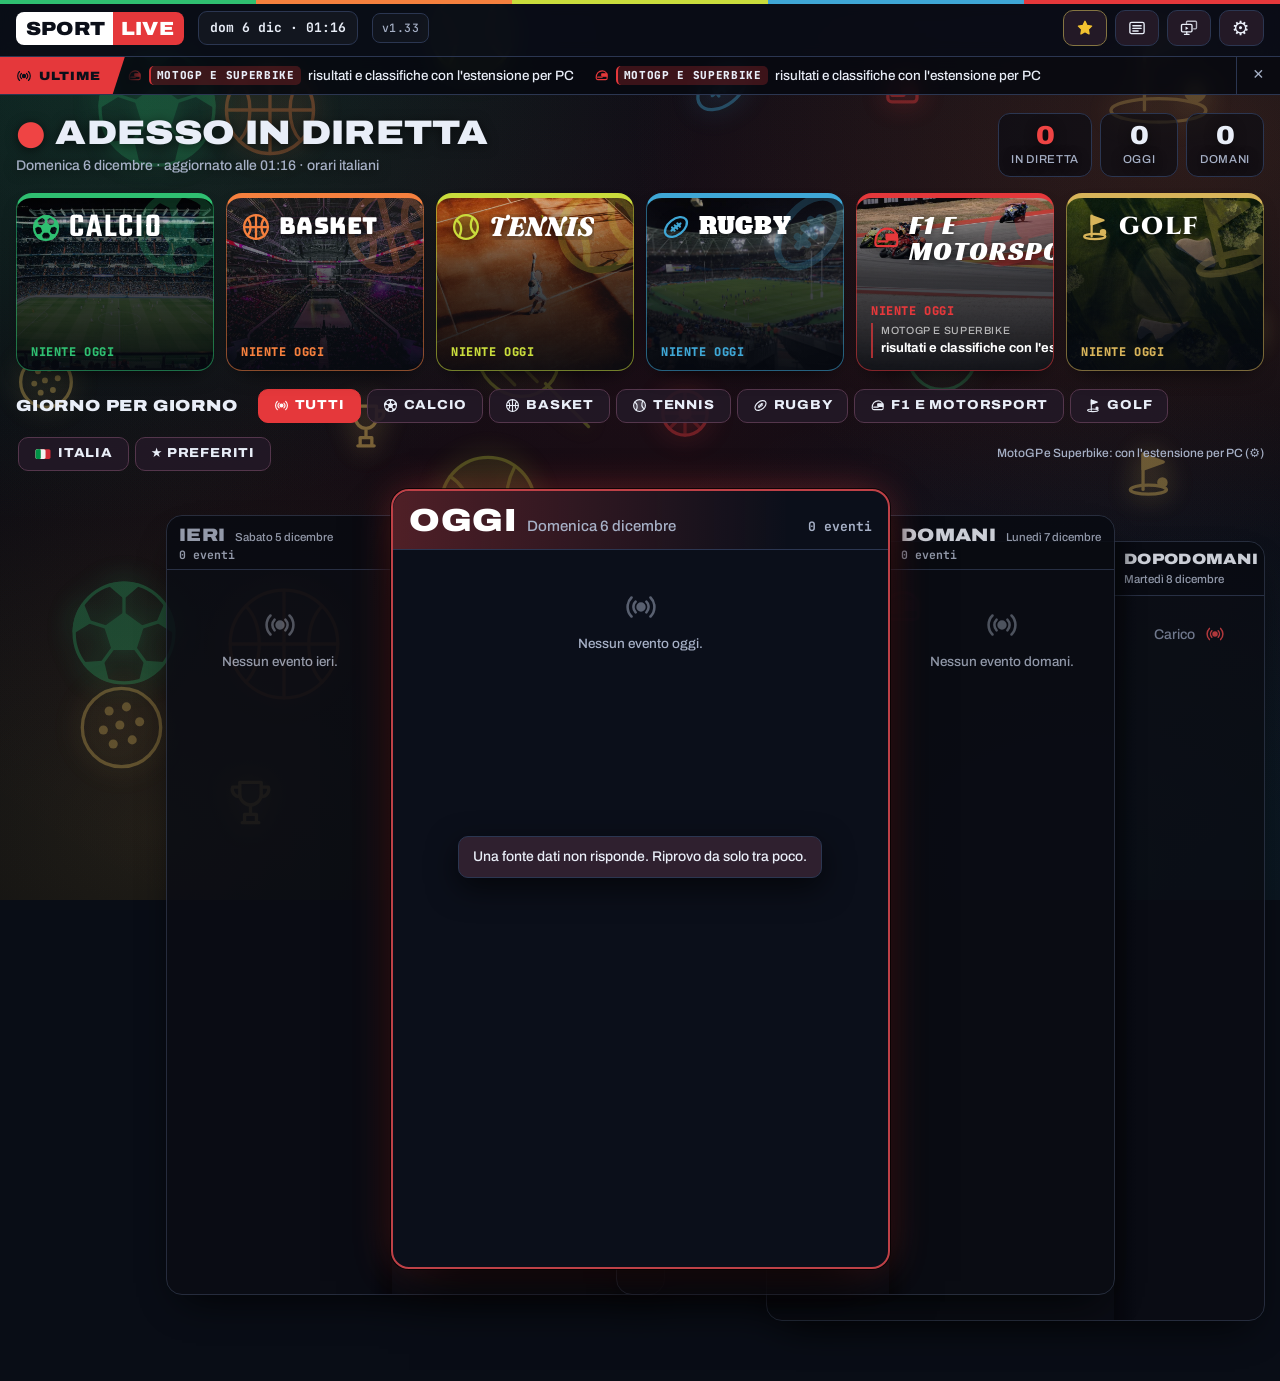
==== commit 85d9155c: "v1.33 · Tennis: titoli interi e tabelle che non si tagliano - Titoli delle sezioni sempre interi: se" ====
--- a/sport/index.html
+++ b/sport/index.html
@@ -43,8 +43,8 @@
 <link rel="preconnect" href="https://fonts.googleapis.com">
 <link rel="preconnect" href="https://fonts.gstatic.com" crossorigin>
 <link href="https://fonts.googleapis.com/css2?family=Archivo:wdth,wght@62..125,100..900&family=JetBrains+Mono:wght@400;500;700;800&family=Teko:wght@500;600;700&family=Bungee&family=Fraunces:ital,opsz,wght@1,9..144,800;1,9..144,900&family=Alfa+Slab+One&family=Racing+Sans+One&family=Orbitron:wght@700;900&family=Cinzel:wght@600;700;900&display=swap" rel="stylesheet">
-<link rel="stylesheet" href="app.css?v=1.32">
-<link rel="stylesheet" href="screens.css?v=1.32">
+<link rel="stylesheet" href="app.css?v=1.33">
+<link rel="stylesheet" href="screens.css?v=1.33">
 <link rel="icon" href="data:image/svg+xml,%3Csvg xmlns='http://www.w3.org/2000/svg' viewBox='0 0 64 64'%3E%3Crect width='64' height='64' rx='14' fill='%23e5383b'/%3E%3Ccircle cx='32' cy='32' r='13' fill='none' stroke='white' stroke-width='6'/%3E%3Ccircle cx='32' cy='32' r='4' fill='white'/%3E%3C/svg%3E">
 </head>
 <body>
@@ -71,7 +71,7 @@
 <header class="top" id="top">
   <a class="logo" href="#/home" aria-label="Sport LIVE APP, adesso in diretta"><span>SPORT</span><b>LIVE</b></a>
   <span class="clock mono" id="clock" aria-live="off"></span>
-  <span class="ver mono" id="appVer" title="Versione della pagina che stai guardando: 1.32 del 24/11/2026">v1.32</span>
+  <span class="ver mono" id="appVer" title="Versione della pagina che stai guardando: 1.33 del 24/11/2026">v1.33</span>
   <nav class="tabs" id="tabs" aria-label="Sport"></nav>
   <div class="topr">
  <button class="tbtn favbtn" id="btnFav" title="Gestisci i preferiti" aria-haspopup="dialog"><svg class="ico" viewBox="0 0 24 24" aria-hidden="true" focusable="false"><use href="#i-star"/></svg><span>PREFERITI</span><b class="fbadge" id="favBadge" hidden></b></button>
@@ -245,24 +245,24 @@
   </form>
 </dialog>
 
-<script src="js/core.js?v=1.32"></script>
-<script src="js/theme.js?v=1.32"></script>
-<script src="js/translate.js?v=1.32"></script>
-<script src="js/ui.js?v=1.32"></script>
-<script src="js/screens.js?v=1.32"></script>
-<script src="js/viz.js?v=1.32"></script>
-<script src="js/data.js?v=1.32"></script>
-<script src="js/ticker.js?v=1.32"></script>
-<script src="js/home.js?v=1.32"></script>
-<script src="js/favs.js?v=1.32"></script>
-<script src="js/calcio.js?v=1.32"></script>
-<script src="js/eurolega.js?v=1.32"></script>
-<script src="js/basket.js?v=1.32"></script>
-<script src="js/tennis.js?v=1.32"></script>
-<script src="js/rugby.js?v=1.32"></script>
-<script src="js/f1.js?v=1.32"></script>
-<script src="js/moto.js?v=1.32"></script>
-<script src="js/golf.js?v=1.32"></script>
+<script src="js/core.js?v=1.33"></script>
+<script src="js/theme.js?v=1.33"></script>
+<script src="js/translate.js?v=1.33"></script>
+<script src="js/ui.js?v=1.33"></script>
+<script src="js/screens.js?v=1.33"></script>
+<script src="js/viz.js?v=1.33"></script>
+<script src="js/data.js?v=1.33"></script>
+<script src="js/ticker.js?v=1.33"></script>
+<script src="js/home.js?v=1.33"></script>
+<script src="js/favs.js?v=1.33"></script>
+<script src="js/calcio.js?v=1.33"></script>
+<script src="js/eurolega.js?v=1.33"></script>
+<script src="js/basket.js?v=1.33"></script>
+<script src="js/tennis.js?v=1.33"></script>
+<script src="js/rugby.js?v=1.33"></script>
+<script src="js/f1.js?v=1.33"></script>
+<script src="js/moto.js?v=1.33"></script>
+<script src="js/golf.js?v=1.33"></script>
 <script>SL.start();</script>
 </body>
 </html>
--- a/sport/app.css
+++ b/sport/app.css
@@ -276,7 +276,8 @@
 .tmatch .sets b.w{color:var(--text)}.tmatch .sets b.l{color:var(--dim)}
 .tmatch.ita{border-left:3px solid var(--ita)}
 .tmatch.sel{border-color:var(--sa)}
-.rounds{display:grid;grid-auto-flow:column;grid-auto-columns:minmax(230px,1fr);gap:10px;overflow-x:auto;padding-bottom:6px}
+/* tabellone: i turni affiancati finché ci stanno, poi vanno sotto (niente colonne tagliate a destra) */
+.rounds{display:grid;grid-template-columns:repeat(auto-fit,minmax(250px,1fr));gap:12px 10px;padding-bottom:6px}
 .rounds h4{margin:0 0 6px;color:var(--muted);font-size:11px;letter-spacing:.08em;text-transform:uppercase}
 .rounds .col{display:flex;flex-direction:column;gap:6px}
 
@@ -1487,3 +1488,35 @@
   /* intestazione dello sport: le tre informazioni principali */
   .sporthead .facts>.fact:nth-child(n+4){display:none}
 }
+
+/* =====================================================================
+   INTESTAZIONI DELLE SEZIONI con comandi (vedi UI.fitHeads): comandi su una riga sotto al titolo
+   ===================================================================== */
+.card>header:has(>.tools>*)>h2{flex-shrink:0}
+.card>header.hwrap{flex-wrap:wrap;row-gap:6px}
+.card>header.hwrap>h2{flex:0 1 auto;max-width:calc(100% - 48px)}
+.card>header.hwrap>.sub{flex:1 1 0;min-width:0}
+.card>header.hwrap>.mbtn{margin-left:auto}
+.card>header.hwrap>.tools{order:5;flex:1 1 100%;margin-left:0;justify-content:flex-start;flex-wrap:wrap;gap:6px;padding:2px 0}
+
+/* =====================================================================
+   TENNIS: calendario, ranking e intestazione della partita
+   ===================================================================== */
+.tcal th.nw,.tcal td.nw{white-space:nowrap}
+.tcal td.wr{white-space:normal;min-width:150px;line-height:1.25}
+.tcal .chm{display:none}
+@media (max-width:760px){
+  .tcal .ch{display:none}
+  .tcal .chm{display:block;margin-top:3px;color:var(--muted);font-size:11px;line-height:1.3}
+  .tcal td.wr{min-width:0}
+  /* ranking: via la colonna dei movimenti e l'età, il nome resta su una riga con la sua ★ */
+  .trank th:nth-child(2),.trank td:nth-child(2),.trank th:nth-child(5),.trank td:nth-child(5){display:none}
+  .trank{table-layout:fixed}
+  .trank th:nth-child(1){width:38px}.trank th:nth-child(4){width:66px}
+  .trank td.l .tn{white-space:nowrap;flex-wrap:nowrap;max-width:100%;min-width:0}
+  .trank td.l .tn .nm{min-width:0;overflow:hidden;text-overflow:ellipsis}
+  /* partita: torneo e stato sulla prima riga, campo e turno sotto */
+  .row.tmh{display:grid;grid-template-columns:auto 1fr auto;gap:6px 8px;align-items:center}
+  .row.tmh>.muted{grid-column:1/-1;grid-row:2}
+  .row.tmh>:last-child{grid-column:3;grid-row:1;justify-self:end}
+}
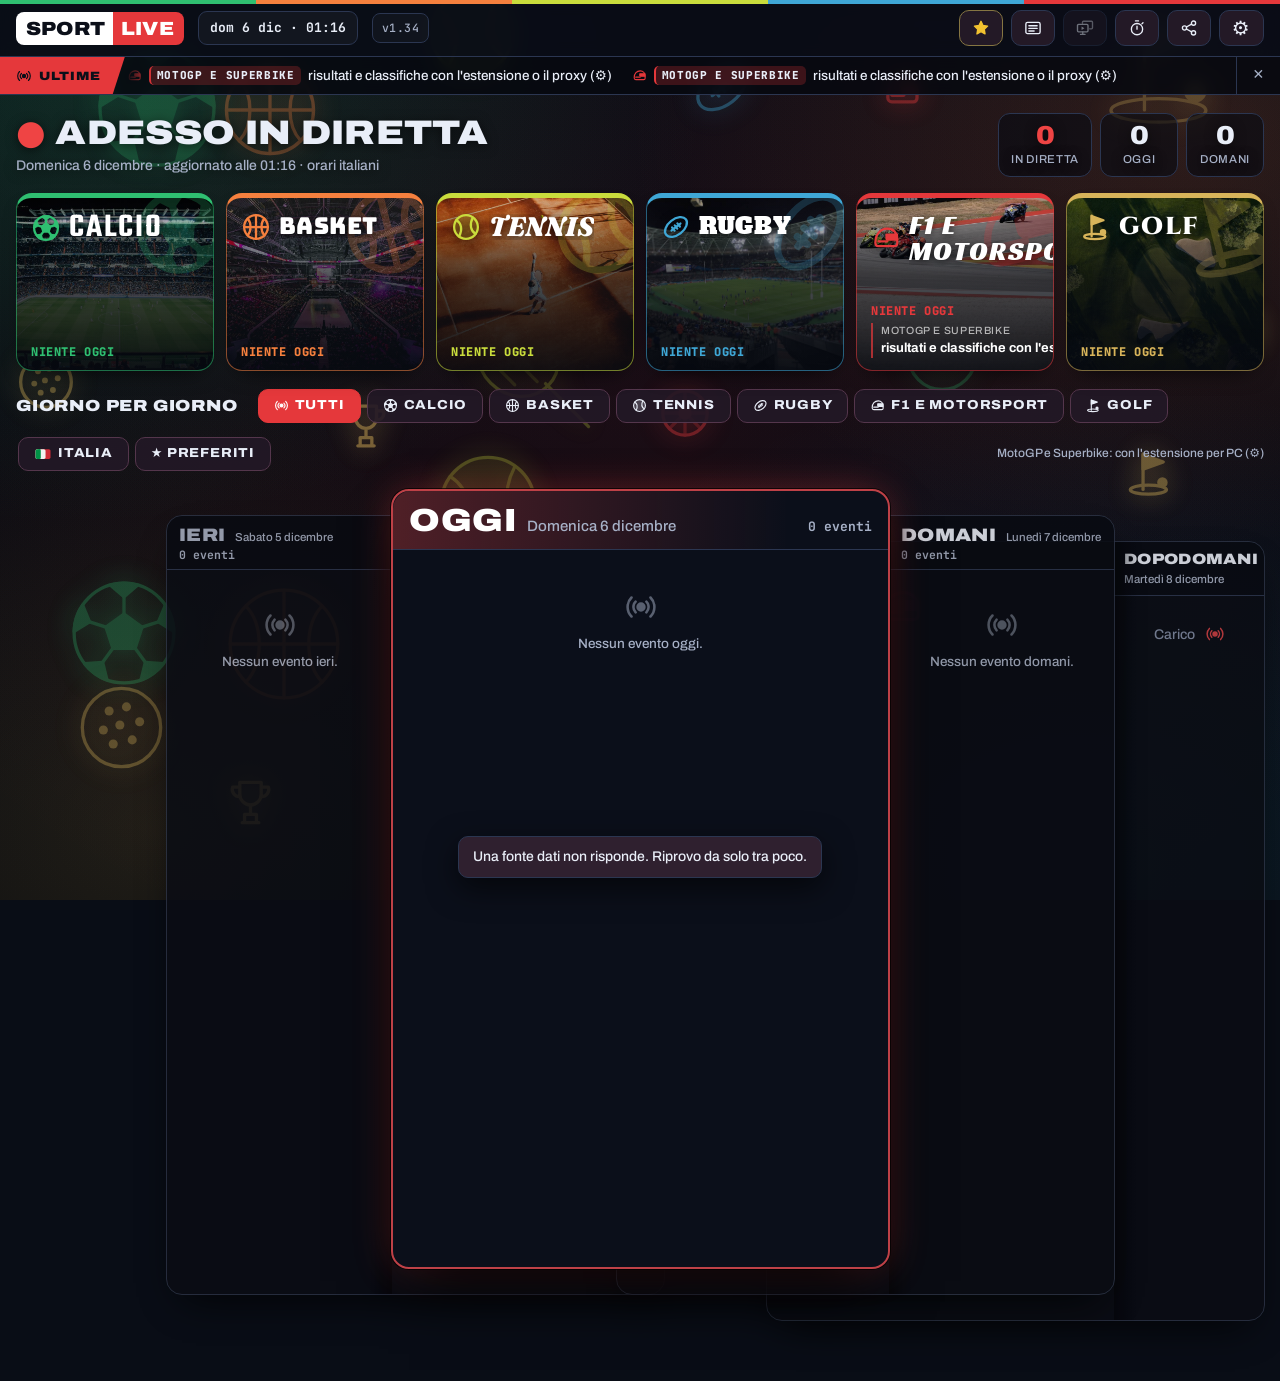
==== commit c15590af: "v1.34 · Aggiornamenti, Condividi, TV SYNC, preferiti ovunque, stato fonti - Avviso "nuova versione":" ====
--- a/sport/index.html
+++ b/sport/index.html
@@ -43,8 +43,8 @@
 <link rel="preconnect" href="https://fonts.googleapis.com">
 <link rel="preconnect" href="https://fonts.gstatic.com" crossorigin>
 <link href="https://fonts.googleapis.com/css2?family=Archivo:wdth,wght@62..125,100..900&family=JetBrains+Mono:wght@400;500;700;800&family=Teko:wght@500;600;700&family=Bungee&family=Fraunces:ital,opsz,wght@1,9..144,800;1,9..144,900&family=Alfa+Slab+One&family=Racing+Sans+One&family=Orbitron:wght@700;900&family=Cinzel:wght@600;700;900&display=swap" rel="stylesheet">
-<link rel="stylesheet" href="app.css?v=1.33">
-<link rel="stylesheet" href="screens.css?v=1.33">
+<link rel="stylesheet" href="app.css?v=1.34">
+<link rel="stylesheet" href="screens.css?v=1.34">
 <link rel="icon" href="data:image/svg+xml,%3Csvg xmlns='http://www.w3.org/2000/svg' viewBox='0 0 64 64'%3E%3Crect width='64' height='64' rx='14' fill='%23e5383b'/%3E%3Ccircle cx='32' cy='32' r='13' fill='none' stroke='white' stroke-width='6'/%3E%3Ccircle cx='32' cy='32' r='4' fill='white'/%3E%3C/svg%3E">
 </head>
 <body>
@@ -71,12 +71,14 @@
 <header class="top" id="top">
   <a class="logo" href="#/home" aria-label="Sport LIVE APP, adesso in diretta"><span>SPORT</span><b>LIVE</b></a>
   <span class="clock mono" id="clock" aria-live="off"></span>
-  <span class="ver mono" id="appVer" title="Versione della pagina che stai guardando: 1.33 del 24/11/2026">v1.33</span>
+  <span class="ver mono" id="appVer" title="Versione della pagina che stai guardando: 1.34 del 24/11/2026">v1.34</span>
   <nav class="tabs" id="tabs" aria-label="Sport"></nav>
   <div class="topr">
  <button class="tbtn favbtn" id="btnFav" title="Gestisci i preferiti" aria-haspopup="dialog"><svg class="ico" viewBox="0 0 24 24" aria-hidden="true" focusable="false"><use href="#i-star"/></svg><span>PREFERITI</span><b class="fbadge" id="favBadge" hidden></b></button>
     <button class="tbtn" id="btnTicker" title="Mostra o nascondi la striscia delle notizie" aria-pressed="true"><svg class="ico" viewBox="0 0 24 24" aria-hidden="true" focusable="false"><use href="#i-news"/></svg><span>NOTIZIE</span></button>
     <button class="tbtn" id="btnScreens" title="Schermi: schermo singolo o più schermi" aria-label="Schermi"><svg class="ico" viewBox="0 0 24 24" aria-hidden="true" focusable="false"><use href="#i-screens"/></svg><span>SCHERMI</span></button>
+    <button class="tbtn" id="btnSync" title="TV SYNC: ritarda i dati per allinearli alla tua diretta (niente spoiler)" aria-haspopup="dialog"><svg class="ico" viewBox="0 0 24 24" aria-hidden="true" focusable="false"><use href="#i-stopwatch"/></svg><span>TV SYNC</span><b class="syncv" id="syncV" hidden></b></button>
+    <button class="tbtn" id="btnShare" title="Condividi questa pagina" aria-label="Condividi" aria-haspopup="dialog"><svg class="ico" viewBox="0 0 24 24" aria-hidden="true" focusable="false"><use href="#i-share"/></svg><span>CONDIVIDI</span></button>
     <button class="tbtn icobtn" id="btnSettings" title="Impostazioni" aria-label="Impostazioni">⚙</button>
   </div>
 </header>
@@ -148,6 +150,19 @@
         <p class="hint">Tocca la ★ accanto a una squadra, un tennista o un pilota, oppure usa il pulsante ★ PREFERITI in alto. Sono salvati solo su questo dispositivo.</p>
         <p><button type="button" class="btn" id="setFav">★ GESTISCI PREFERITI</button></p>
       </section>
+      <section>
+        <h3>TV SYNC · niente spoiler</h3>
+        <div class="syncbox"><input type="range" id="setSync" min="0" max="90" step="1" value="0" aria-label="Ritardo dei dati in secondi"><output id="setSyncOut" for="setSync">spento</output></div>
+        <div class="seg" id="setSyncP" role="group" aria-label="Ritardi tipici"><button type="button" data-v="0">NO</button><button type="button" data-v="8">TV 8 s</button><button type="button" data-v="30">30 s</button><button type="button" data-v="45">45 s</button><button type="button" data-v="60">60 s</button></div>
+        <p class="hint">Le dirette in streaming arrivano in ritardo (DAZN, Sky Go, NOW: 30–60 s; TV digitale: pochi secondi). Con il ritardo impostato punteggi, notizie e avvisi arrivano insieme alla tua diretta.</p>
+        <h3>Telecomando dal telefono</h3>
+        <p class="hint">Su TV o monitor grande: mostra un codice QR, inquadralo col telefono e cambi sport e partita da lì.</p>
+        <p><button type="button" class="btn" id="setRemote"><svg class="ico" viewBox="0 0 24 24" aria-hidden="true" focusable="false"><use href="#i-remote"/></svg> MOSTRA IL QR DEL TELECOMANDO</button></p>
+        <h3>Proxy dati · MotoGP e Superbike ovunque</h3>
+        <p class="hint">Facoltativo. Con un proxy gratuito (Cloudflare Worker) MotoGP e Superbike funzionano anche su telefono, tablet, Smart TV, Safari e Firefox, senza estensione. Istruzioni: cartella <b>proxy</b> del sito.</p>
+        <div class="row"><input type="url" id="setProxy" class="favq" placeholder="https://sport-live-proxy.tuonome.workers.dev" autocomplete="off" aria-label="Indirizzo del proxy dati"></div>
+        <p class="row"><button type="button" class="btn" id="setProxyTest">PROVA E SALVA</button><button type="button" class="btn" id="setProxyOff">TOGLI</button><span class="hint" id="setProxyMsg"></span></p>
+      </section>
       <section class="pconly">
         <h3>Estensione per PC</h3>
         <p class="hint" id="extState"></p>
@@ -159,19 +174,73 @@
           <li>Se avevi già l'estensione F1, premi ↻ su di essa; altrimenti "Carica estensione non pacchettizzata" e scegli la cartella <b>f1pw-tv</b>.</li>
           <li>Ricarica questa pagina.</li>
         </ol>
+      </section>
+      <section>
+        <h3>Stato fonti</h3>
+        <div class="srcl" id="srcList"></div>
+        <p class="row"><button type="button" class="btn" id="srcTest"><svg class="ico" viewBox="0 0 24 24" aria-hidden="true" focusable="false"><use href="#i-signal"/></svg> PROVA ORA</button><span class="hint" id="srcMsg"></span></p>
         <h3>Striscia notizie</h3>
-        <p class="hint">Scorre sotto il menu: in home tutti gli sport, nelle pagine solo quello sport. Si mostra o nasconde col pulsante ≡ NOTIZIE in alto o con la ✕ sulla striscia.</p>
-        <h3>Foto di sfondo</h3>
-        <p class="hint">Calcio, basket, tennis e golf: Unsplash. Rugby: David Roberts, CC BY 2.0 (Wikimedia Commons). Moto: TeamEG00, pubblico dominio (Wikimedia Commons).</p>
+        <p class="hint">Scorre sotto il menu: in home tutti gli sport, nelle pagine solo quello sport. Si mostra o nasconde col pulsante NOTIZIE in alto o con la ✕ sulla striscia.</p>
         <h3>Sezioni</h3>
         <p><button type="button" class="btn" id="setResetCards">↺ RIPRISTINA SEZIONI E MISURE</button></p>
         <h3>Versione</h3>
-        <p class="hint"><span id="setVerFull"></span> · se dopo un aggiornamento vedi ancora quella vecchia, ricarica la pagina.</p>
-        <p class="hint">Dati: ESPN (calcio, NBA, tennis ATP e WTA, rugby, IndyCar, golf), siti ufficiali EuroLega / EuroCup e MotoGP / WorldSBK. Fonti gratuite non ufficiali: a volte possono mancare dati o arrivare in ritardo.</p>
-      </section>
-    </div>
-  </form>
-</dialog>
+        <p class="hint"><span id="setVerFull"></span>. Quando esce una versione nuova compare un avviso in basso per aggiornare.</p>
+        <p class="row"><button type="button" class="btn" id="setUpd">↻ CONTROLLA AGGIORNAMENTI</button><span class="hint" id="setUpdMsg"></span></p>
+        <h3>Foto e dati</h3>
+        <p class="hint">Foto: Unsplash (calcio, basket, tennis, golf); David Roberts, CC BY 2.0 (rugby); TeamEG00, pubblico dominio (moto), Wikimedia Commons.</p>
+        <p class="hint">Dati: ESPN (calcio, NBA, tennis ATP e WTA, rugby, IndyCar, golf), siti ufficiali EuroLega / EuroCup e MotoGP / WorldSBK, OpenF1 e Jolpica per la F1. Fonti gratuite non ufficiali: a volte possono mancare dati o arrivare in ritardo.</p>
+      </section>
+    </div>
+  </form>
+</dialog>
+
+<dialog id="dlgShare" aria-labelledby="shH">
+  <form method="dialog" class="dlg">
+    <div class="dlgh"><h2 id="shH" class="disp">Condividi</h2><button class="x" value="close" aria-label="Chiudi">✕</button></div>
+    <p class="hint" id="shWhat"></p>
+    <div class="row"><input type="text" class="favq" id="shUrl" readonly aria-label="Link da condividere"></div>
+    <label class="chk"><input type="checkbox" id="shLook"><span>Stesso stile grafico (<b id="shLookN"></b>)</span></label>
+    <label class="chk"><input type="checkbox" id="shSync"><span>Stesso ritardo TV SYNC (<b id="shSyncN"></b>): watch party, tutti vedono i punteggi insieme</span></label>
+    <p class="row"><button type="button" class="btn pri" id="shCopy">COPIA IL LINK</button><button type="button" class="btn" id="shNative" hidden>CONDIVIDI…</button><button type="button" class="btn" id="shQrB">MOSTRA QR</button></p>
+    <div class="qrbox" id="shQr" hidden></div>
+  </form>
+</dialog>
+
+<dialog id="dlgSync" aria-labelledby="syH">
+  <form method="dialog" class="dlg">
+    <div class="dlgh"><h2 id="syH" class="disp">TV SYNC</h2><button class="x" value="close" aria-label="Chiudi">✕</button></div>
+    <p class="hint">Ritarda punteggi, notizie e avvisi per allinearli alla diretta che stai guardando: niente gol "spoilerati" prima di vederli.</p>
+    <div class="syncbox big"><input type="range" id="sySl" min="0" max="90" step="1" value="0" aria-label="Ritardo dei dati in secondi"><output id="syOut" for="sySl">spento</output></div>
+    <div class="seg" id="syP" role="group" aria-label="Ritardi tipici"><button type="button" data-v="0">NO</button><button type="button" data-v="8">TV 8 s</button><button type="button" data-v="30">STREAMING 30 s</button><button type="button" data-v="45">45 s</button><button type="button" data-v="60">60 s</button></div>
+    <p class="row syadj"><button type="button" class="btn" data-d="-5">− 5 s</button><button type="button" class="btn" data-d="-1">− 1 s</button><button type="button" class="btn" data-d="1">+ 1 s</button><button type="button" class="btn" data-d="5">+ 5 s</button></p>
+    <p class="hint">Come regolarlo: quando in TV vedi un gol o un punto, guarda quanti secondi prima era comparso qui e imposta quel ritardo. Vale su questo dispositivo e nelle finestre degli altri schermi.</p>
+  </form>
+</dialog>
+
+<dialog id="dlgImp" aria-labelledby="imH">
+  <form method="dialog" class="dlg">
+    <div class="dlgh"><h2 id="imH" class="disp">★ Importa preferiti</h2><button class="x" value="close" aria-label="Chiudi">✕</button></div>
+    <p class="hint" id="imTxt"></p>
+    <div class="imlist" id="imList"></div>
+    <p class="row"><button type="button" class="btn pri" id="imMerge">AGGIUNGI AI MIEI</button><button type="button" class="btn" id="imRepl">SOSTITUISCI I MIEI</button><button class="btn" value="close">ANNULLA</button></p>
+  </form>
+</dialog>
+
+<dialog id="dlgRemote" aria-labelledby="rmH">
+  <form method="dialog" class="dlg">
+    <div class="dlgh"><h2 id="rmH" class="disp">Telecomando dal telefono</h2><button class="x" value="close" aria-label="Chiudi">✕</button></div>
+    <p class="hint">Inquadra il codice col telefono: si apre il telecomando di questo schermo. Il QR resta piccolo in un angolo finché il telecomando è attivo.</p>
+    <div class="qrbox big" id="rmQrBig"></div>
+    <p class="hint" id="rmLink"></p>
+    <p class="row"><button class="btn pri" value="close">FATTO</button><button type="button" class="btn" id="rmOff">SPEGNI IL TELECOMANDO</button></p>
+    <p class="hint">I comandi passano da un servizio pubblico gratuito (ntfy.sh) su un canale dal nome casuale: viaggiano solo comandi come "apri Calcio", nessun dato personale.</p>
+  </form>
+</dialog>
+
+<!-- telecomando attivo: QR piccolo nell'angolo -->
+<button type="button" class="rmcorner" id="rmCorner" hidden aria-label="Telecomando attivo: mostra il QR"></button>
+<!-- versione nuova disponibile -->
+<div class="updbar" id="updBar" role="status" hidden><span id="updTxt"></span><button type="button" class="btn pri" id="updGo">AGGIORNA</button><button type="button" class="tk-x" id="updX" aria-label="Più tardi">✕</button></div>
 
 <dialog id="dlgFav" aria-labelledby="favH">
   <form method="dialog" class="dlg favdlg">
@@ -181,7 +250,13 @@
     <section class="favsec"><h3>Aggiungi</h3>
       <input type="search" class="favq" id="favQ" placeholder="Cerca una squadra, un tennista, un pilota…" autocomplete="off" aria-label="Cerca da aggiungere ai preferiti">
       <div class="favsug" id="favSug"></div>
-      <p class="hint">Trovi chi gioca o corre tra ieri e dopodomani. Per tutti gli altri tocca la ★ accanto al nome nelle pagine degli sport (classifiche, ranking, tabelloni).</p></section>
+      <p class="hint">Trovi chi gioca o corre tra ieri e dopodomani; scrivendo un nome cerchi anche tra le squadre dei campionati principali, NBA, EuroLega, i primi 200 del tennis e i piloti di F1.</p></section>
+    <section class="favsec"><h3>Su un altro dispositivo</h3>
+      <p class="hint">Porta i tuoi preferiti su telefono, tablet o Smart TV: apri il link (o inquadra il QR) sull'altro dispositivo.</p>
+      <p class="row"><button type="button" class="btn" id="favLink">COPIA IL LINK</button><button type="button" class="btn" id="favQrB">MOSTRA QR</button><button type="button" class="btn" id="favPasteB">INCOLLA UN CODICE</button></p>
+      <div class="qrbox" id="favQr" hidden></div>
+      <div class="row" id="favPasteRow" hidden><input type="text" class="favq" id="favPaste" placeholder="Incolla qui il link o il codice dei preferiti" autocomplete="off" aria-label="Link o codice dei preferiti"><button type="button" class="btn pri" id="favPasteGo">IMPORTA</button></div>
+    </section>
   </form>
 </dialog>
 
@@ -245,24 +320,25 @@
   </form>
 </dialog>
 
-<script src="js/core.js?v=1.33"></script>
-<script src="js/theme.js?v=1.33"></script>
-<script src="js/translate.js?v=1.33"></script>
-<script src="js/ui.js?v=1.33"></script>
-<script src="js/screens.js?v=1.33"></script>
-<script src="js/viz.js?v=1.33"></script>
-<script src="js/data.js?v=1.33"></script>
-<script src="js/ticker.js?v=1.33"></script>
-<script src="js/home.js?v=1.33"></script>
-<script src="js/favs.js?v=1.33"></script>
-<script src="js/calcio.js?v=1.33"></script>
-<script src="js/eurolega.js?v=1.33"></script>
-<script src="js/basket.js?v=1.33"></script>
-<script src="js/tennis.js?v=1.33"></script>
-<script src="js/rugby.js?v=1.33"></script>
-<script src="js/f1.js?v=1.33"></script>
-<script src="js/moto.js?v=1.33"></script>
-<script src="js/golf.js?v=1.33"></script>
+<script src="js/core.js?v=1.34"></script>
+<script src="js/theme.js?v=1.34"></script>
+<script src="js/translate.js?v=1.34"></script>
+<script src="js/ui.js?v=1.34"></script>
+<script src="js/screens.js?v=1.34"></script>
+<script src="js/viz.js?v=1.34"></script>
+<script src="js/data.js?v=1.34"></script>
+<script src="js/ticker.js?v=1.34"></script>
+<script src="js/home.js?v=1.34"></script>
+<script src="js/favs.js?v=1.34"></script>
+<script src="js/calcio.js?v=1.34"></script>
+<script src="js/eurolega.js?v=1.34"></script>
+<script src="js/basket.js?v=1.34"></script>
+<script src="js/tennis.js?v=1.34"></script>
+<script src="js/rugby.js?v=1.34"></script>
+<script src="js/f1.js?v=1.34"></script>
+<script src="js/moto.js?v=1.34"></script>
+<script src="js/golf.js?v=1.34"></script>
+<script src="js/extra.js?v=1.34"></script>
 <script>SL.start();</script>
 </body>
 </html>
--- a/sport/app.css
+++ b/sport/app.css
@@ -12,7 +12,7 @@
   --r:12px;--gap:12px;--pad:14px;
   color-scheme:dark;
 }
-body[data-sport="home"]{--sa:#e5383b}
+body[data-sport="home"],body[data-sport="agenda"],body[data-sport="multi"],body[data-sport="remote"]{--sa:#e5383b}
 body[data-sport="calcio"]{--sa:#2fbf71}
 body[data-sport="basket"]{--sa:#f5803e}
 body[data-sport="tennis"]{--sa:#c9dc3c}
@@ -383,7 +383,7 @@
 @media (max-width:760px){:root,html[data-style="regia"]{--scoresize:38px;--nmsize:15px;--shsize:24px}}
 
 /* --- identità: font, scala, accenti, striscia, icona --- */
-.sp-home,body[data-sport="home"]{--f-sport:var(--f-display);--f-score:var(--f-display);--fw:900;--fw2:900;--fst:normal;--fs:1;--fs2:1;--ls:.04em;--stretch:118%;--sa:#e5383b;--ic:var(--ic-home);--icload:var(--ic-home);--load:pulse2 1s ease-in-out infinite;
+.sp-home,body[data-sport="home"],body[data-sport="agenda"],body[data-sport="multi"],body[data-sport="remote"]{--f-sport:var(--f-display);--f-score:var(--f-display);--fw:900;--fw2:900;--fst:normal;--fs:1;--fs2:1;--ls:.04em;--stretch:118%;--sa:#e5383b;--ic:var(--ic-home);--icload:var(--ic-home);--load:pulse2 1s ease-in-out infinite;
   --stripe:linear-gradient(90deg,#2fbf71 0 20%,#f5803e 20% 40%,#c9dc3c 40% 60%,#3fa7d6 60% 80%,#e5383b 80%)}
 .sp-calcio,body[data-sport="calcio"]{--f-sport:"Teko","Archivo Narrow",sans-serif;--f-score:"Teko","Archivo Narrow",sans-serif;--fw:600;--fw2:600;--fst:normal;--fs:1.4;--fs2:1.28;--ls:.06em;--stretch:100%;--sa:#2fbf71;--ic:var(--ic-calcio);--icload:var(--ic-calcio);--load:roll .9s ease-in-out infinite alternate;
   --stripe:repeating-linear-gradient(90deg,#2fbf71 0 22px,#23a35c 22px 44px)}
@@ -1520,3 +1520,54 @@
   .row.tmh>.muted{grid-column:1/-1;grid-row:2}
   .row.tmh>:last-child{grid-column:3;grid-row:1;justify-self:end}
 }
+
+/* =====================================================================
+   FUNZIONI IN PIÙ (extra.js): nuova versione, Condividi, TV SYNC, preferiti altrove, stato fonti
+   ===================================================================== */
+/* pulsante Schermi dove non c'è niente da disporre */
+#btnScreens.dim{opacity:.45}
+#btnScreens.dim:hover{opacity:.7}
+/* TV SYNC in alto: si accende quando il ritardo è attivo */
+#btnSync .syncv{font:800 11px/1 var(--f-mono);padding:3px 6px;border-radius:99px;background:var(--sa);color:var(--sa-ink,#0b0f19);letter-spacing:0;text-transform:none;font-style:normal}
+#btnSync.on{border-color:var(--sa)}
+.syncbox{display:flex;align-items:center;gap:12px}
+.syncbox input{flex:1;min-width:120px;accent-color:var(--sa)}
+.syncbox output{min-width:64px;text-align:right;font:800 14px/1 var(--f-mono)}
+.syncbox.big output{font-size:22px;min-width:90px}
+.syadj .btn{flex:1}
+/* versione in alto: si tocca per stato fonti e aggiornamenti */
+#appVer[role="button"]{cursor:pointer}
+#appVer[role="button"]:hover{border-color:var(--sa);color:var(--text)}
+/* barra "nuova versione" in basso */
+.updbar{position:fixed;left:50%;bottom:calc(18px + env(safe-area-inset-bottom,0px));transform:translateX(-50%);z-index:95;display:flex;align-items:center;gap:12px;
+  max-width:calc(100vw - 24px);padding:10px 10px 10px 16px;border-radius:14px;background:var(--panel2);border:1px solid var(--sa);box-shadow:0 18px 40px -12px #000;font-size:13px}
+.updbar[hidden]{display:none}
+.updbar .btn{min-height:38px}
+@media (max-width:760px){.updbar{bottom:calc(76px + env(safe-area-inset-bottom,0px));left:12px;right:12px;transform:none;flex-wrap:wrap}}
+/* QR */
+.qrbox{display:flex;flex-direction:column;align-items:center;gap:8px;padding:12px;border-radius:12px;background:#fff;color:#0b0f19;max-width:320px;margin:4px auto}
+.qrbox[hidden]{display:none}
+.qrbox svg{width:100%;max-width:260px;height:auto;display:block}
+.qrbox small{font-size:12px;text-align:center;color:#334}
+.qrbox.big svg{max-width:300px}
+.qrbox .loading{color:#334}
+/* importa preferiti */
+.imlist{display:flex;flex-wrap:wrap;gap:6px;max-height:40vh;overflow:auto}
+.imlist .chip{pointer-events:none}
+.imlist .chip.off{opacity:.5}
+/* stato fonti */
+.srcl{display:flex;flex-direction:column;gap:6px}
+.src{display:grid;grid-template-columns:12px minmax(0,1fr);gap:2px 10px;align-items:center;padding:8px 10px;border:1px solid var(--line);border-radius:10px;background:rgba(0,0,0,.2)}
+.src i{width:10px;height:10px;border-radius:50%;background:var(--dim)}
+.src.ok i{background:var(--green);box-shadow:0 0 8px var(--green)}
+.src.slow i{background:var(--yellow)}
+.src.ko i{background:var(--red);box-shadow:0 0 8px var(--red)}
+.src.off i{background:transparent;border:2px solid var(--dim)}
+.src span{display:flex;flex-direction:column;min-width:0}
+.src b{font-size:13px}
+.src small{color:var(--muted);font-size:11px}
+.src em{grid-column:2;font-style:normal;font-size:11.5px;color:var(--text);opacity:.85}
+.src.ko em{color:#ff8a85}
+/* dialoghi nuovi: larghezza comoda */
+#dlgShare,#dlgSync,#dlgImp,#dlgRemote{max-width:min(620px,calc(100vw - 24px))}
+#dlgShare .favq,#dlgSettings .favq{width:100%}
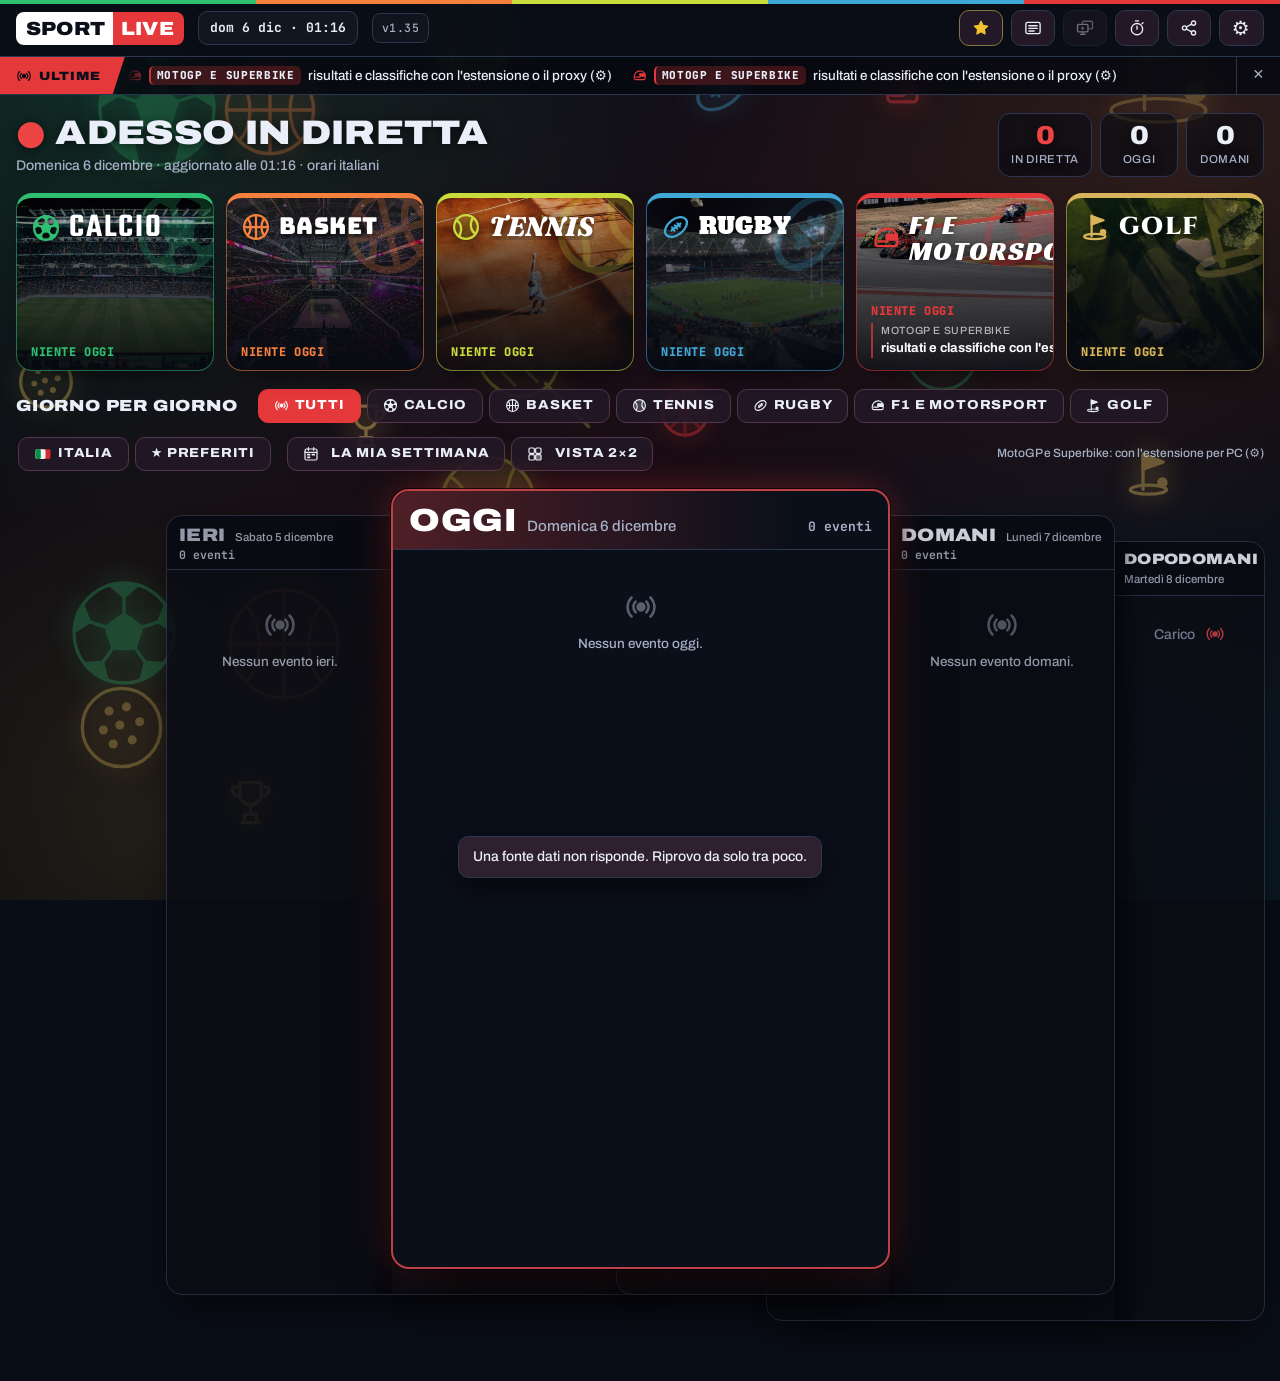
==== commit 065c69f2: "v1.35 · La mia settimana (.ics) e Vista 2×2 - "La mia settimana": oggi e i prossimi 6 giorni con pre" ====
--- a/sport/index.html
+++ b/sport/index.html
@@ -43,8 +43,8 @@
 <link rel="preconnect" href="https://fonts.googleapis.com">
 <link rel="preconnect" href="https://fonts.gstatic.com" crossorigin>
 <link href="https://fonts.googleapis.com/css2?family=Archivo:wdth,wght@62..125,100..900&family=JetBrains+Mono:wght@400;500;700;800&family=Teko:wght@500;600;700&family=Bungee&family=Fraunces:ital,opsz,wght@1,9..144,800;1,9..144,900&family=Alfa+Slab+One&family=Racing+Sans+One&family=Orbitron:wght@700;900&family=Cinzel:wght@600;700;900&display=swap" rel="stylesheet">
-<link rel="stylesheet" href="app.css?v=1.34">
-<link rel="stylesheet" href="screens.css?v=1.34">
+<link rel="stylesheet" href="app.css?v=1.35">
+<link rel="stylesheet" href="screens.css?v=1.35">
 <link rel="icon" href="data:image/svg+xml,%3Csvg xmlns='http://www.w3.org/2000/svg' viewBox='0 0 64 64'%3E%3Crect width='64' height='64' rx='14' fill='%23e5383b'/%3E%3Ccircle cx='32' cy='32' r='13' fill='none' stroke='white' stroke-width='6'/%3E%3Ccircle cx='32' cy='32' r='4' fill='white'/%3E%3C/svg%3E">
 </head>
 <body>
@@ -71,7 +71,7 @@
 <header class="top" id="top">
   <a class="logo" href="#/home" aria-label="Sport LIVE APP, adesso in diretta"><span>SPORT</span><b>LIVE</b></a>
   <span class="clock mono" id="clock" aria-live="off"></span>
-  <span class="ver mono" id="appVer" title="Versione della pagina che stai guardando: 1.34 del 24/11/2026">v1.34</span>
+  <span class="ver mono" id="appVer" title="Versione della pagina che stai guardando: 1.35 del 24/11/2026">v1.35</span>
   <nav class="tabs" id="tabs" aria-label="Sport"></nav>
   <div class="topr">
  <button class="tbtn favbtn" id="btnFav" title="Gestisci i preferiti" aria-haspopup="dialog"><svg class="ico" viewBox="0 0 24 24" aria-hidden="true" focusable="false"><use href="#i-star"/></svg><span>PREFERITI</span><b class="fbadge" id="favBadge" hidden></b></button>
@@ -320,25 +320,26 @@
   </form>
 </dialog>
 
-<script src="js/core.js?v=1.34"></script>
-<script src="js/theme.js?v=1.34"></script>
-<script src="js/translate.js?v=1.34"></script>
-<script src="js/ui.js?v=1.34"></script>
-<script src="js/screens.js?v=1.34"></script>
-<script src="js/viz.js?v=1.34"></script>
-<script src="js/data.js?v=1.34"></script>
-<script src="js/ticker.js?v=1.34"></script>
-<script src="js/home.js?v=1.34"></script>
-<script src="js/favs.js?v=1.34"></script>
-<script src="js/calcio.js?v=1.34"></script>
-<script src="js/eurolega.js?v=1.34"></script>
-<script src="js/basket.js?v=1.34"></script>
-<script src="js/tennis.js?v=1.34"></script>
-<script src="js/rugby.js?v=1.34"></script>
-<script src="js/f1.js?v=1.34"></script>
-<script src="js/moto.js?v=1.34"></script>
-<script src="js/golf.js?v=1.34"></script>
-<script src="js/extra.js?v=1.34"></script>
+<script src="js/core.js?v=1.35"></script>
+<script src="js/theme.js?v=1.35"></script>
+<script src="js/translate.js?v=1.35"></script>
+<script src="js/ui.js?v=1.35"></script>
+<script src="js/screens.js?v=1.35"></script>
+<script src="js/viz.js?v=1.35"></script>
+<script src="js/data.js?v=1.35"></script>
+<script src="js/ticker.js?v=1.35"></script>
+<script src="js/home.js?v=1.35"></script>
+<script src="js/favs.js?v=1.35"></script>
+<script src="js/calcio.js?v=1.35"></script>
+<script src="js/eurolega.js?v=1.35"></script>
+<script src="js/basket.js?v=1.35"></script>
+<script src="js/tennis.js?v=1.35"></script>
+<script src="js/rugby.js?v=1.35"></script>
+<script src="js/f1.js?v=1.35"></script>
+<script src="js/moto.js?v=1.35"></script>
+<script src="js/golf.js?v=1.35"></script>
+<script src="js/extra.js?v=1.35"></script>
+<script src="js/views.js?v=1.35"></script>
 <script>SL.start();</script>
 </body>
 </html>
--- a/sport/app.css
+++ b/sport/app.css
@@ -1571,3 +1571,62 @@
 /* dialoghi nuovi: larghezza comoda */
 #dlgShare,#dlgSync,#dlgImp,#dlgRemote{max-width:min(620px,calc(100vw - 24px))}
 #dlgShare .favq,#dlgSettings .favq{width:100%}
+
+/* =====================================================================
+   PAGINE "LA MIA SETTIMANA" e "VISTA 2×2" (views.js)
+   ===================================================================== */
+.hlinks{display:flex;gap:6px;flex-wrap:wrap}
+.hlinks .chip .ico{width:16px;height:16px;margin-right:6px}
+.vpage{grid-column:1/-1;display:flex;flex-direction:column;gap:14px;min-width:0}
+.vhead{display:flex;align-items:flex-end;justify-content:space-between;gap:12px;flex-wrap:wrap}
+.vhead h1{display:flex;align-items:center;gap:10px;font:900 30px/1 var(--f-display);font-stretch:118%;text-transform:uppercase;letter-spacing:.01em;text-shadow:0 2px 12px rgba(0,0,0,.6)}
+.vhead h1 .ico{width:30px;height:30px;color:var(--sa)}
+.vhead p{margin-top:6px}
+.vacts{display:flex;gap:8px;flex-wrap:wrap;align-items:center}
+.vtools{display:flex;flex-direction:column;gap:8px;min-width:0}
+.vtools .chips .ico{width:16px;height:16px;margin-right:6px}
+/* settimana */
+.agl{display:grid;grid-template-columns:repeat(auto-fill,minmax(340px,1fr));gap:12px;align-items:start}
+.agday{display:flex;flex-direction:column;gap:6px;padding:12px;border-radius:var(--r,14px);border:1px solid var(--line);background:rgba(8,11,20,.72);backdrop-filter:blur(4px)}
+.agd{display:flex;align-items:baseline;gap:10px;padding-bottom:6px;border-bottom:1px solid var(--line)}
+.agd b{font:900 20px/1 var(--f-display);font-stretch:115%;text-transform:uppercase}
+.agd span{color:var(--muted);font-size:12.5px}
+.agev{display:grid;grid-template-columns:62px minmax(0,1fr) auto;align-items:center;gap:4px 10px;padding:7px 8px;border-radius:10px;border:1px solid transparent;border-left:3px solid var(--tc);background:rgba(255,255,255,.03)}
+.agev.live{border-color:color-mix(in srgb,var(--red) 50%,transparent);border-left-color:var(--red)}
+.agev.clash{background:color-mix(in srgb,var(--yellow) 7%,rgba(255,255,255,.03))}
+.agt{font:800 13px/1.1 var(--f-mono);color:var(--text);display:flex;align-items:center;gap:5px}
+.agt .dot{width:7px;height:7px}
+.agmain{display:flex;align-items:center;gap:10px;min-width:0;text-align:left;background:none;border:0;padding:2px 0;color:var(--text);cursor:pointer}
+.agmain>.ico{width:20px;height:20px;color:var(--tc);flex:none}
+.agmain span{display:flex;flex-direction:column;min-width:0}
+.agmain b{font-size:14px;font-weight:700;line-height:1.25;overflow:hidden;display:-webkit-box;-webkit-box-orient:vertical;-webkit-line-clamp:2}
+.agmain b .ico{width:14px;height:14px;vertical-align:-2px}
+.agmain small{color:var(--muted);font-size:11.5px;white-space:nowrap;overflow:hidden;text-overflow:ellipsis}
+.agmain:hover b{color:var(--tc)}
+.agfav{font-style:normal;color:var(--yellow);margin-right:4px}
+.agone{min-width:40px;padding:0 10px}
+.agone .ico{width:17px;height:17px}
+.agclash{align-self:flex-start;margin-top:4px;font:800 9.5px/1 var(--f-mono);font-style:normal;letter-spacing:.06em;color:var(--yellow);border:1px solid color-mix(in srgb,var(--yellow) 50%,transparent);border-radius:99px;padding:3px 7px}
+.agnone{padding:6px 2px}
+/* vista 2×2 */
+.mvpick{padding:12px;border-radius:var(--r,14px);border:1px dashed color-mix(in srgb,var(--sa) 35%,var(--line));background:rgba(8,11,20,.7)}
+.mvpick[hidden]{display:none}
+.mvlist{display:flex;flex-wrap:wrap;gap:6px;margin-top:8px}
+.mvopt .ico{width:15px;height:15px;margin-right:6px}
+.mvopt small{font-family:var(--f-mono);margin-right:4px;opacity:.8}
+.mvgrid{display:grid;grid-template-columns:repeat(2,minmax(0,1fr));gap:14px;min-height:calc(100vh - 260px)}
+.mvgrid.n1{grid-template-columns:minmax(0,1fr)}
+.mvgrid>.empty{grid-column:1/-1}
+.mvcell{position:relative;display:flex;flex-direction:column;min-width:0;border-radius:16px;padding:4px;background:rgba(8,11,20,.55);border:2px solid color-mix(in srgb,var(--tc) 35%,transparent);transition:border-color .3s,box-shadow .3s}
+.mvcell>.htile{flex:1;font-size:1.25em}
+.mvcell>.htile .ht-body{gap:10px;padding:14px 16px}
+.mvcell>.htile .ht-body .ln{font-size:1.15em}
+.mvcell.crit{border-color:var(--yellow);box-shadow:0 0 26px -6px color-mix(in srgb,var(--yellow) 70%,transparent)}
+.mvcell.flash{border-color:var(--red);animation:mvflash 1.2s ease-in-out 4}
+@keyframes mvflash{50%{box-shadow:0 0 0 6px color-mix(in srgb,var(--red) 35%,transparent),0 0 40px -4px var(--red)}}
+.mvtag{position:absolute;top:-11px;right:12px;z-index:2;display:flex;gap:6px;align-items:center}
+.mvtag b{font:800 10.5px/1 var(--f-mono);letter-spacing:.08em;padding:5px 8px;border-radius:99px;background:var(--yellow);color:#1a1300}
+.mvtag b.mvnow{background:var(--red);color:#fff}
+.mvx{width:26px;height:26px;border-radius:50%;border:1px solid var(--line);background:var(--panel2);color:var(--text);padding:0;font-size:12px}
+@media (max-width:900px){.mvgrid{grid-template-columns:minmax(0,1fr);min-height:0}.agl{grid-template-columns:minmax(0,1fr)}}
+@media (max-width:760px){.vhead h1{font-size:24px}.vhead h1 .ico{width:24px;height:24px}.agev{grid-template-columns:52px minmax(0,1fr) auto}}
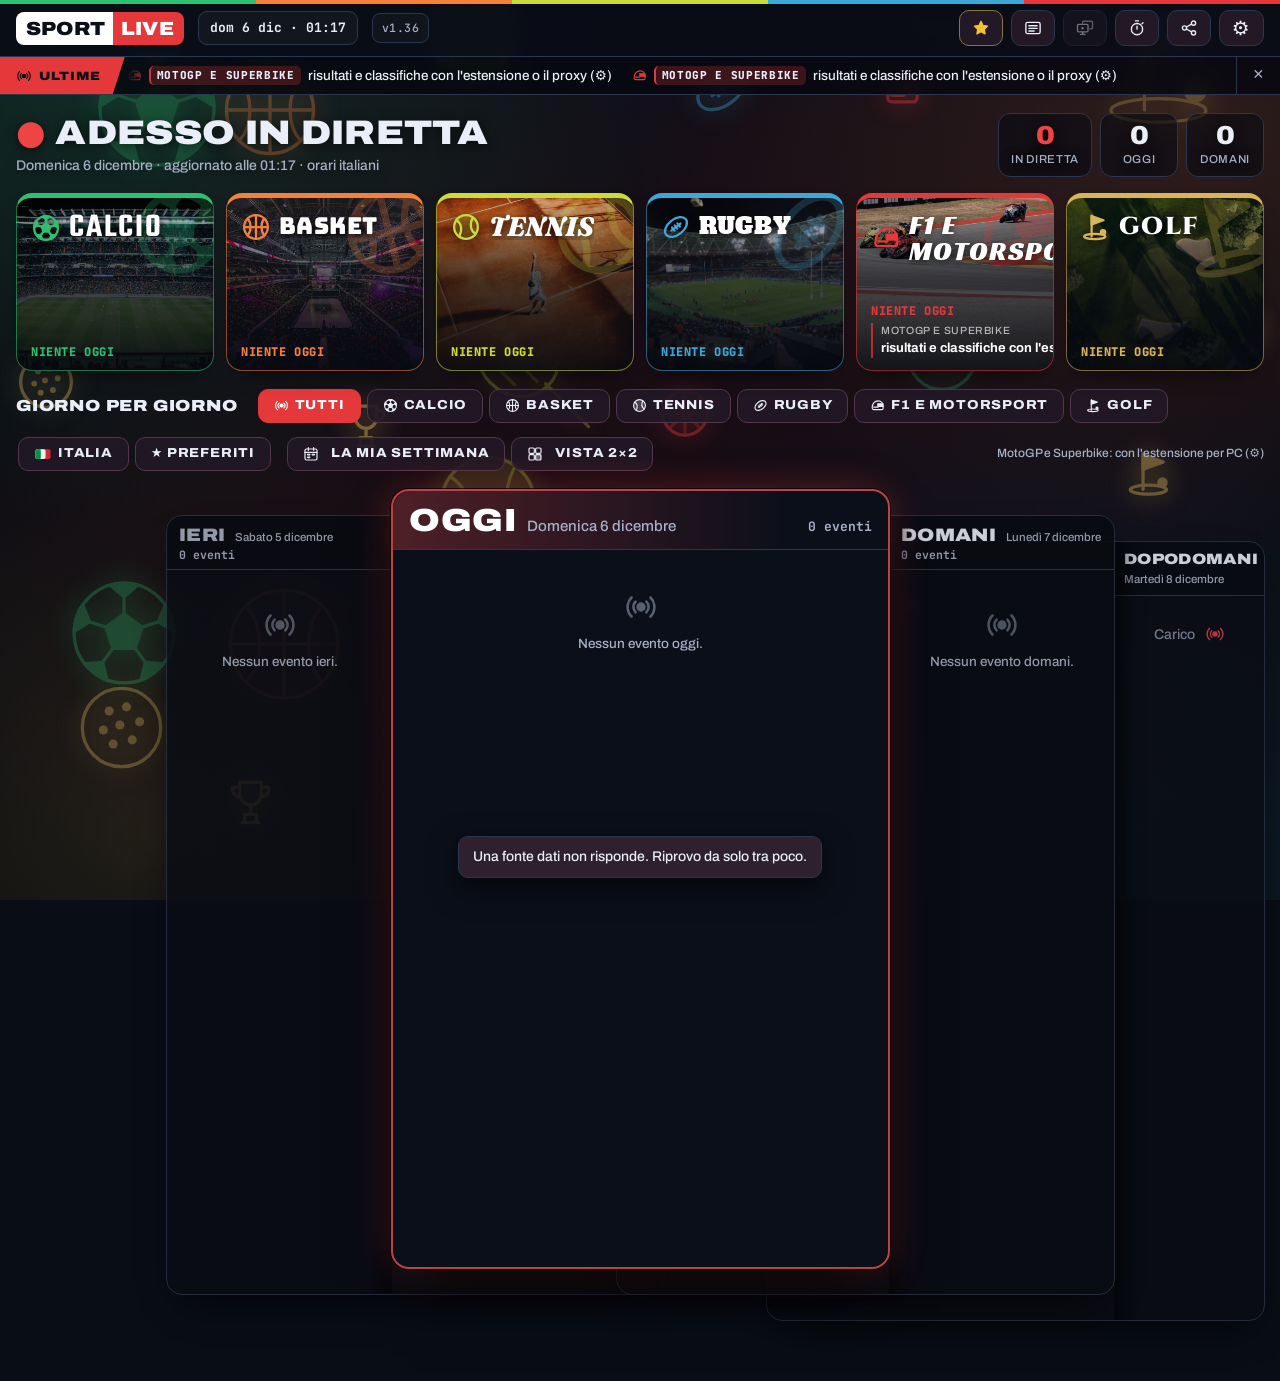
==== commit b3eb42e4: "v1.36 · Proxy dati per MotoGP/Superbike e telecomando dal telefono - Proxy dati (cartella proxy): Cl" ====
--- a/sport/index.html
+++ b/sport/index.html
@@ -43,8 +43,8 @@
 <link rel="preconnect" href="https://fonts.googleapis.com">
 <link rel="preconnect" href="https://fonts.gstatic.com" crossorigin>
 <link href="https://fonts.googleapis.com/css2?family=Archivo:wdth,wght@62..125,100..900&family=JetBrains+Mono:wght@400;500;700;800&family=Teko:wght@500;600;700&family=Bungee&family=Fraunces:ital,opsz,wght@1,9..144,800;1,9..144,900&family=Alfa+Slab+One&family=Racing+Sans+One&family=Orbitron:wght@700;900&family=Cinzel:wght@600;700;900&display=swap" rel="stylesheet">
-<link rel="stylesheet" href="app.css?v=1.35">
-<link rel="stylesheet" href="screens.css?v=1.35">
+<link rel="stylesheet" href="app.css?v=1.36">
+<link rel="stylesheet" href="screens.css?v=1.36">
 <link rel="icon" href="data:image/svg+xml,%3Csvg xmlns='http://www.w3.org/2000/svg' viewBox='0 0 64 64'%3E%3Crect width='64' height='64' rx='14' fill='%23e5383b'/%3E%3Ccircle cx='32' cy='32' r='13' fill='none' stroke='white' stroke-width='6'/%3E%3Ccircle cx='32' cy='32' r='4' fill='white'/%3E%3C/svg%3E">
 </head>
 <body>
@@ -71,7 +71,7 @@
 <header class="top" id="top">
   <a class="logo" href="#/home" aria-label="Sport LIVE APP, adesso in diretta"><span>SPORT</span><b>LIVE</b></a>
   <span class="clock mono" id="clock" aria-live="off"></span>
-  <span class="ver mono" id="appVer" title="Versione della pagina che stai guardando: 1.35 del 24/11/2026">v1.35</span>
+  <span class="ver mono" id="appVer" title="Versione della pagina che stai guardando: 1.36 del 24/11/2026">v1.36</span>
   <nav class="tabs" id="tabs" aria-label="Sport"></nav>
   <div class="topr">
  <button class="tbtn favbtn" id="btnFav" title="Gestisci i preferiti" aria-haspopup="dialog"><svg class="ico" viewBox="0 0 24 24" aria-hidden="true" focusable="false"><use href="#i-star"/></svg><span>PREFERITI</span><b class="fbadge" id="favBadge" hidden></b></button>
@@ -320,26 +320,27 @@
   </form>
 </dialog>
 
-<script src="js/core.js?v=1.35"></script>
-<script src="js/theme.js?v=1.35"></script>
-<script src="js/translate.js?v=1.35"></script>
-<script src="js/ui.js?v=1.35"></script>
-<script src="js/screens.js?v=1.35"></script>
-<script src="js/viz.js?v=1.35"></script>
-<script src="js/data.js?v=1.35"></script>
-<script src="js/ticker.js?v=1.35"></script>
-<script src="js/home.js?v=1.35"></script>
-<script src="js/favs.js?v=1.35"></script>
-<script src="js/calcio.js?v=1.35"></script>
-<script src="js/eurolega.js?v=1.35"></script>
-<script src="js/basket.js?v=1.35"></script>
-<script src="js/tennis.js?v=1.35"></script>
-<script src="js/rugby.js?v=1.35"></script>
-<script src="js/f1.js?v=1.35"></script>
-<script src="js/moto.js?v=1.35"></script>
-<script src="js/golf.js?v=1.35"></script>
-<script src="js/extra.js?v=1.35"></script>
-<script src="js/views.js?v=1.35"></script>
+<script src="js/core.js?v=1.36"></script>
+<script src="js/theme.js?v=1.36"></script>
+<script src="js/translate.js?v=1.36"></script>
+<script src="js/ui.js?v=1.36"></script>
+<script src="js/screens.js?v=1.36"></script>
+<script src="js/viz.js?v=1.36"></script>
+<script src="js/data.js?v=1.36"></script>
+<script src="js/ticker.js?v=1.36"></script>
+<script src="js/home.js?v=1.36"></script>
+<script src="js/favs.js?v=1.36"></script>
+<script src="js/calcio.js?v=1.36"></script>
+<script src="js/eurolega.js?v=1.36"></script>
+<script src="js/basket.js?v=1.36"></script>
+<script src="js/tennis.js?v=1.36"></script>
+<script src="js/rugby.js?v=1.36"></script>
+<script src="js/f1.js?v=1.36"></script>
+<script src="js/moto.js?v=1.36"></script>
+<script src="js/golf.js?v=1.36"></script>
+<script src="js/extra.js?v=1.36"></script>
+<script src="js/views.js?v=1.36"></script>
+<script src="js/remote.js?v=1.36"></script>
 <script>SL.start();</script>
 </body>
 </html>
--- a/sport/app.css
+++ b/sport/app.css
@@ -1630,3 +1630,34 @@
 .mvx{width:26px;height:26px;border-radius:50%;border:1px solid var(--line);background:var(--panel2);color:var(--text);padding:0;font-size:12px}
 @media (max-width:900px){.mvgrid{grid-template-columns:minmax(0,1fr);min-height:0}.agl{grid-template-columns:minmax(0,1fr)}}
 @media (max-width:760px){.vhead h1{font-size:24px}.vhead h1 .ico{width:24px;height:24px}.agev{grid-template-columns:52px minmax(0,1fr) auto}}
+
+/* =====================================================================
+   TELECOMANDO (remote.js): QR nell'angolo dello schermo grande e pagina sul telefono
+   ===================================================================== */
+.rmcorner{position:fixed;left:calc(14px + env(safe-area-inset-left,0px));bottom:calc(14px + env(safe-area-inset-bottom,0px));z-index:60;display:flex;flex-direction:column;align-items:center;gap:4px;
+  padding:6px 6px 4px;border-radius:12px;border:2px solid var(--sa);background:#fff;color:#0b0f19;cursor:pointer;box-shadow:0 12px 30px -10px #000}
+.rmcorner[hidden]{display:none}
+.rmcorner .rmq{display:block;width:96px;height:96px}
+.rmcorner .rmq svg{width:100%;height:100%;display:block}
+.rmcorner .rmlab{display:flex;align-items:center;gap:4px;font:800 9.5px/1 var(--f-mono);letter-spacing:.06em}
+.rmcorner .rmlab .ico{width:12px;height:12px}
+body.solo .rmcorner,body.sgl .rmcorner{display:none}
+@media (max-width:760px){.rmcorner{bottom:calc(76px + env(safe-area-inset-bottom,0px))}.rmcorner .rmq{width:72px;height:72px}}
+.rmpage{max-width:560px;margin:0 auto;width:100%}
+.rmstat{display:flex;align-items:center;gap:10px;padding:12px 14px;border-radius:12px;border:1px solid var(--line);background:rgba(8,11,20,.8)}
+.rmstat .led{width:10px;height:10px;border-radius:50%;background:var(--yellow);flex:none;animation:pulse 1.2s infinite}
+.rmstat.ok .led{background:var(--green);animation:none;box-shadow:0 0 8px var(--green)}
+.rmh{font:900 15px/1 var(--f-display);font-stretch:118%;letter-spacing:.06em;text-transform:uppercase;color:var(--muted);margin-top:4px}
+.rmsp,.rmctl{display:grid;grid-template-columns:repeat(3,minmax(0,1fr));gap:8px}
+.rmctl{grid-template-columns:repeat(2,minmax(0,1fr))}
+.rmb{display:flex;flex-direction:column;align-items:center;justify-content:center;gap:6px;min-height:74px;padding:8px;border-radius:14px;border:1px solid var(--line);background:var(--panel2);color:var(--text);font:800 20px/1 var(--f-display);cursor:pointer;-webkit-tap-highlight-color:transparent}
+.rmb span{font:800 11px/1.1 var(--f-mono);letter-spacing:.04em;text-transform:uppercase;color:var(--muted)}
+.rmb .ico{width:26px;height:26px}
+.rmb:active{transform:scale(.97);background:color-mix(in srgb,var(--sa) 20%,var(--panel2))}
+.rmb[aria-pressed="true"]{border-color:var(--sa);box-shadow:inset 0 0 0 1px var(--sa)}
+.rmlive{display:flex;flex-direction:column;gap:6px}
+.rmev{display:flex;align-items:center;gap:10px;padding:10px 12px;border-radius:12px;border:1px solid var(--line);background:rgba(8,11,20,.8);color:var(--text);text-align:left;cursor:pointer}
+.rmev .ico{width:22px;height:22px;flex:none}
+.rmev span{display:flex;flex-direction:column;min-width:0}
+.rmev b{font-size:14px}
+.rmev small{color:var(--muted);font-size:11.5px}
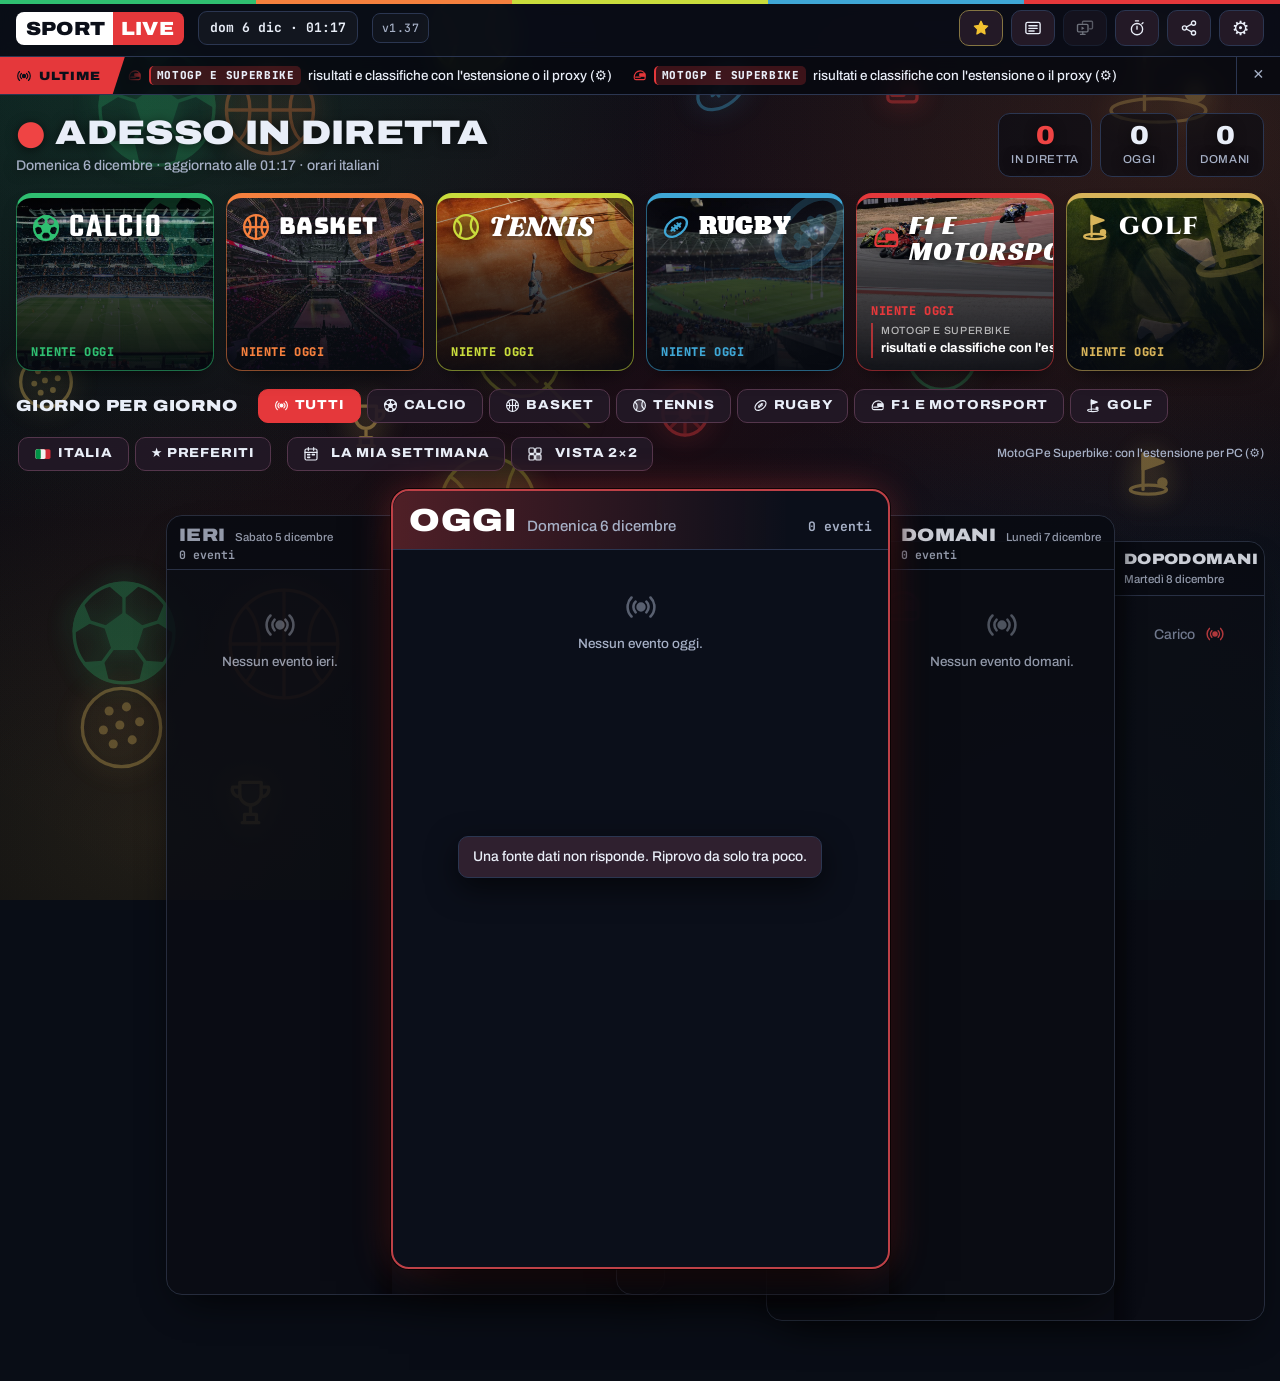
==== commit 5432d7a5: "v1.37 · Caselle della home più ricche: marcatori e statistiche - Calcio: tutti i marcatori con il mi" ====
--- a/sport/index.html
+++ b/sport/index.html
@@ -43,8 +43,8 @@
 <link rel="preconnect" href="https://fonts.googleapis.com">
 <link rel="preconnect" href="https://fonts.gstatic.com" crossorigin>
 <link href="https://fonts.googleapis.com/css2?family=Archivo:wdth,wght@62..125,100..900&family=JetBrains+Mono:wght@400;500;700;800&family=Teko:wght@500;600;700&family=Bungee&family=Fraunces:ital,opsz,wght@1,9..144,800;1,9..144,900&family=Alfa+Slab+One&family=Racing+Sans+One&family=Orbitron:wght@700;900&family=Cinzel:wght@600;700;900&display=swap" rel="stylesheet">
-<link rel="stylesheet" href="app.css?v=1.36">
-<link rel="stylesheet" href="screens.css?v=1.36">
+<link rel="stylesheet" href="app.css?v=1.37">
+<link rel="stylesheet" href="screens.css?v=1.37">
 <link rel="icon" href="data:image/svg+xml,%3Csvg xmlns='http://www.w3.org/2000/svg' viewBox='0 0 64 64'%3E%3Crect width='64' height='64' rx='14' fill='%23e5383b'/%3E%3Ccircle cx='32' cy='32' r='13' fill='none' stroke='white' stroke-width='6'/%3E%3Ccircle cx='32' cy='32' r='4' fill='white'/%3E%3C/svg%3E">
 </head>
 <body>
@@ -71,7 +71,7 @@
 <header class="top" id="top">
   <a class="logo" href="#/home" aria-label="Sport LIVE APP, adesso in diretta"><span>SPORT</span><b>LIVE</b></a>
   <span class="clock mono" id="clock" aria-live="off"></span>
-  <span class="ver mono" id="appVer" title="Versione della pagina che stai guardando: 1.36 del 24/11/2026">v1.36</span>
+  <span class="ver mono" id="appVer" title="Versione della pagina che stai guardando: 1.37 del 24/11/2026">v1.37</span>
   <nav class="tabs" id="tabs" aria-label="Sport"></nav>
   <div class="topr">
  <button class="tbtn favbtn" id="btnFav" title="Gestisci i preferiti" aria-haspopup="dialog"><svg class="ico" viewBox="0 0 24 24" aria-hidden="true" focusable="false"><use href="#i-star"/></svg><span>PREFERITI</span><b class="fbadge" id="favBadge" hidden></b></button>
@@ -320,27 +320,27 @@
   </form>
 </dialog>
 
-<script src="js/core.js?v=1.36"></script>
-<script src="js/theme.js?v=1.36"></script>
-<script src="js/translate.js?v=1.36"></script>
-<script src="js/ui.js?v=1.36"></script>
-<script src="js/screens.js?v=1.36"></script>
-<script src="js/viz.js?v=1.36"></script>
-<script src="js/data.js?v=1.36"></script>
-<script src="js/ticker.js?v=1.36"></script>
-<script src="js/home.js?v=1.36"></script>
-<script src="js/favs.js?v=1.36"></script>
-<script src="js/calcio.js?v=1.36"></script>
-<script src="js/eurolega.js?v=1.36"></script>
-<script src="js/basket.js?v=1.36"></script>
-<script src="js/tennis.js?v=1.36"></script>
-<script src="js/rugby.js?v=1.36"></script>
-<script src="js/f1.js?v=1.36"></script>
-<script src="js/moto.js?v=1.36"></script>
-<script src="js/golf.js?v=1.36"></script>
-<script src="js/extra.js?v=1.36"></script>
-<script src="js/views.js?v=1.36"></script>
-<script src="js/remote.js?v=1.36"></script>
+<script src="js/core.js?v=1.37"></script>
+<script src="js/theme.js?v=1.37"></script>
+<script src="js/translate.js?v=1.37"></script>
+<script src="js/ui.js?v=1.37"></script>
+<script src="js/screens.js?v=1.37"></script>
+<script src="js/viz.js?v=1.37"></script>
+<script src="js/data.js?v=1.37"></script>
+<script src="js/ticker.js?v=1.37"></script>
+<script src="js/home.js?v=1.37"></script>
+<script src="js/favs.js?v=1.37"></script>
+<script src="js/calcio.js?v=1.37"></script>
+<script src="js/eurolega.js?v=1.37"></script>
+<script src="js/basket.js?v=1.37"></script>
+<script src="js/tennis.js?v=1.37"></script>
+<script src="js/rugby.js?v=1.37"></script>
+<script src="js/f1.js?v=1.37"></script>
+<script src="js/moto.js?v=1.37"></script>
+<script src="js/golf.js?v=1.37"></script>
+<script src="js/extra.js?v=1.37"></script>
+<script src="js/views.js?v=1.37"></script>
+<script src="js/remote.js?v=1.37"></script>
 <script>SL.start();</script>
 </body>
 </html>
--- a/sport/app.css
+++ b/sport/app.css
@@ -1661,3 +1661,46 @@
 .rmev span{display:flex;flex-direction:column;min-width:0}
 .rmev b{font-size:14px}
 .rmev small{color:var(--muted);font-size:11.5px}
+
+/* =====================================================================
+   CASELLE DELLA HOME: marcatori e statistiche della partita
+   ===================================================================== */
+/* marcatori sotto il nome della squadra */
+.nsub .scl{display:flex;flex-wrap:wrap;gap:2px 10px;margin-top:3px;font:500 12px/1.3 var(--f-text,inherit);color:var(--text);opacity:.92;text-transform:none;letter-spacing:0;font-style:normal}
+.sc1{display:inline-flex;align-items:center;gap:4px;white-space:nowrap}
+.sc1 .ico{width:12px;height:12px;color:var(--tc);flex:none}
+.sc1 b{font-weight:700}
+.sc1 i{font-style:normal;color:var(--muted);font-size:11px}
+.sc1.red{color:#ff8a85}
+.sc1.kick{color:var(--muted)}
+.rcard{display:inline-block;width:8px;height:11px;border-radius:1.5px;background:var(--red);flex:none}
+.htile:not(.big) .nsub .scl{font-size:11px;gap:1px 8px}
+.htile:not(.big) .sc1 .ico{width:10px;height:10px}
+/* statistiche: valori ai lati, nome al centro (come la grafica TV) */
+.ht-stats{display:grid;grid-template-columns:repeat(auto-fill,minmax(150px,1fr));gap:6px;padding:0 14px 12px}
+.hx{display:grid;align-items:center;gap:6px;padding:5px 9px;border-radius:8px;background:rgba(255,255,255,.05);font-size:12.5px;min-width:0}
+.hx small{color:var(--muted);font:700 10.5px/1.1 var(--f-mono);letter-spacing:.05em;text-transform:uppercase;text-align:center}
+.hx b{font:800 14px/1 var(--f-mono)}
+.hx.two{grid-template-columns:auto 1fr auto}
+.hx.two small{order:2}.hx.two b:first-of-type{order:1}.hx.two b:last-of-type{order:3;text-align:right}
+.hx.poss{grid-column:1/-1;grid-template-columns:auto auto minmax(60px,1fr) auto}
+.hx.poss .bar{display:block;height:8px;border-radius:99px;background:color-mix(in srgb,var(--muted) 45%,transparent);overflow:hidden}
+.hx.poss .bar>i{display:block;height:100%;background:var(--tc);border-radius:99px}
+.hx.qt{grid-column:1/-1;display:block;overflow-x:auto}
+.hx.qt table{width:100%;border-collapse:collapse;font:700 12.5px/1.2 var(--f-mono)}
+.hx.qt th{color:var(--muted);font-size:10.5px;font-weight:700;padding:2px 6px;text-align:center}
+.hx.qt td{padding:3px 6px;text-align:center}
+.hx.qt .l{text-align:left}
+.hx.qt .t{font-weight:900;color:var(--tc)}
+.hx.lead{grid-column:1/-1;display:flex;flex-wrap:wrap;gap:4px 12px}
+.hx.lead small{min-width:36px;text-align:left}
+.hx.lead span{white-space:nowrap}
+.hx.lead span b{font:700 12.5px/1 var(--f-text,inherit)}
+html[data-couch="1"] .nsub .scl{font-size:14px}
+html[data-couch="1"] .hx{font-size:14.5px}
+html[data-couch="1"] .hx b{font-size:17px}
+.hx.lead em{font-style:normal;color:var(--muted);font-size:11px}
+.hx.fav{grid-template-columns:auto auto 1fr;justify-items:start;grid-column:span 2}
+.hx.fav span{color:var(--muted);font-size:12px}
+/* schede dietro molto strette: solo i marcatori, niente statistiche */
+.dcols.stacked>section.narrow .ht-stats{display:none}
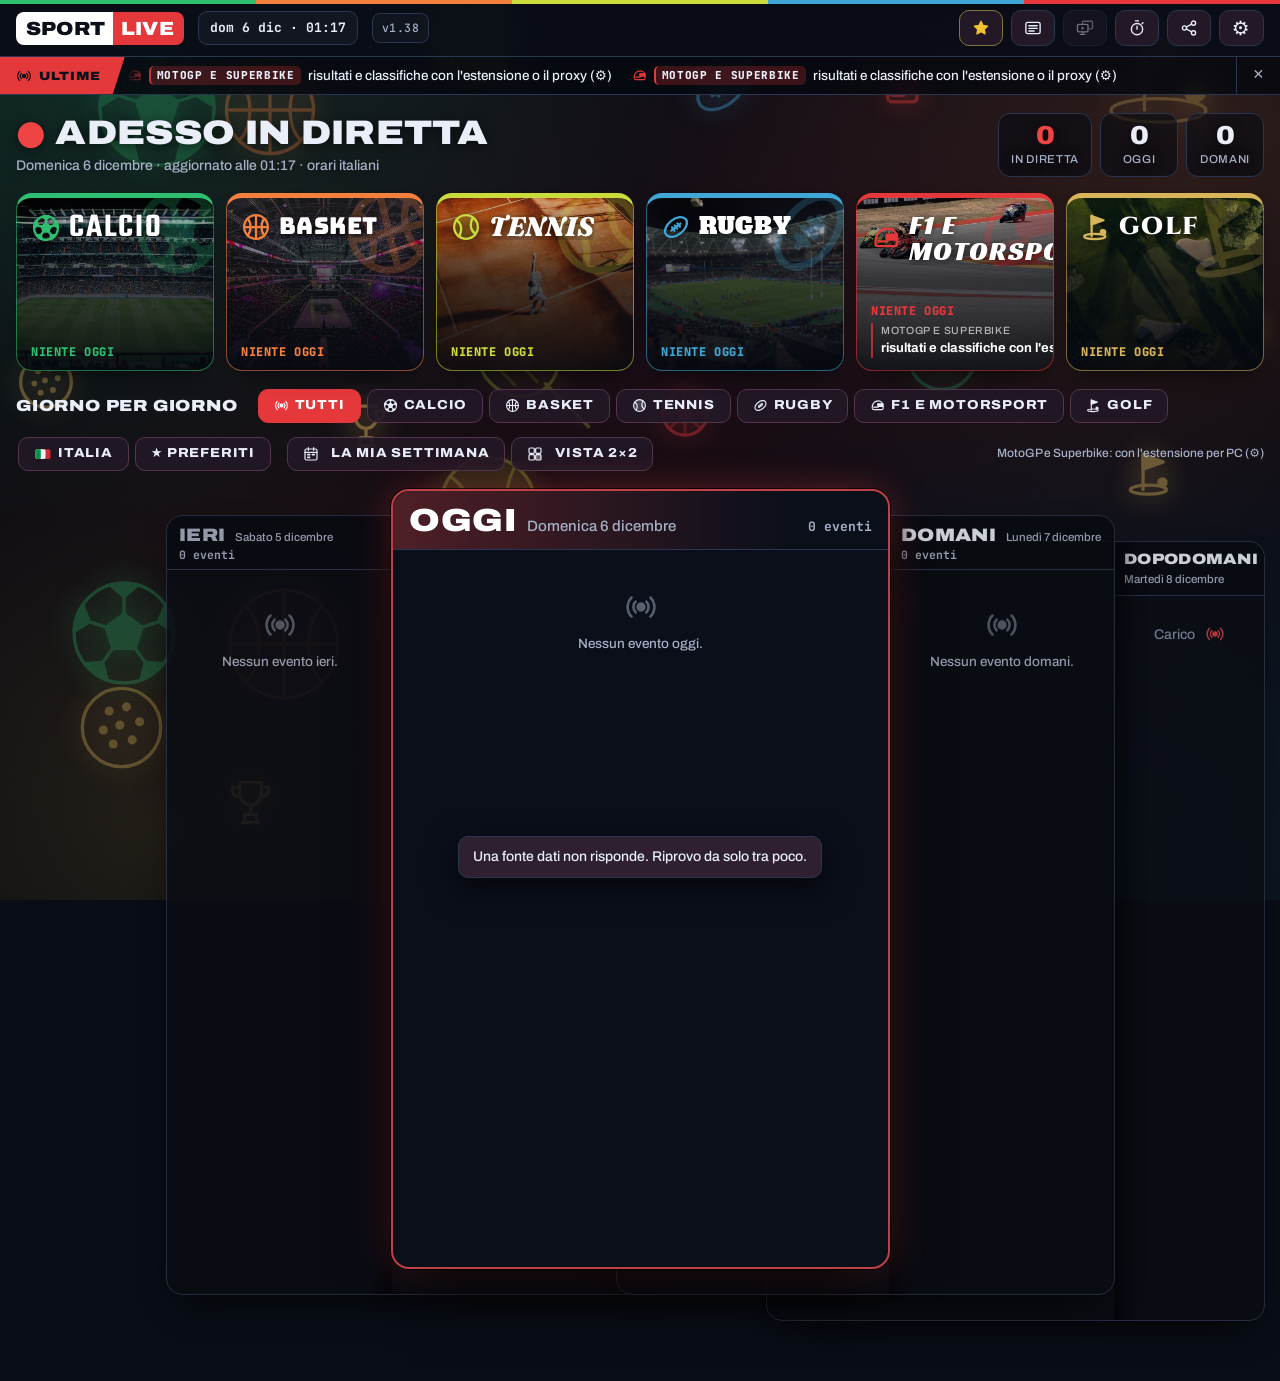
==== commit 3275697f: "v1.38 · Marcatori e classifica in tutta l'app - Calcio, Multi-partita live: tutti i marcatori con mi" ====
--- a/sport/index.html
+++ b/sport/index.html
@@ -43,8 +43,8 @@
 <link rel="preconnect" href="https://fonts.googleapis.com">
 <link rel="preconnect" href="https://fonts.gstatic.com" crossorigin>
 <link href="https://fonts.googleapis.com/css2?family=Archivo:wdth,wght@62..125,100..900&family=JetBrains+Mono:wght@400;500;700;800&family=Teko:wght@500;600;700&family=Bungee&family=Fraunces:ital,opsz,wght@1,9..144,800;1,9..144,900&family=Alfa+Slab+One&family=Racing+Sans+One&family=Orbitron:wght@700;900&family=Cinzel:wght@600;700;900&display=swap" rel="stylesheet">
-<link rel="stylesheet" href="app.css?v=1.37">
-<link rel="stylesheet" href="screens.css?v=1.37">
+<link rel="stylesheet" href="app.css?v=1.38">
+<link rel="stylesheet" href="screens.css?v=1.38">
 <link rel="icon" href="data:image/svg+xml,%3Csvg xmlns='http://www.w3.org/2000/svg' viewBox='0 0 64 64'%3E%3Crect width='64' height='64' rx='14' fill='%23e5383b'/%3E%3Ccircle cx='32' cy='32' r='13' fill='none' stroke='white' stroke-width='6'/%3E%3Ccircle cx='32' cy='32' r='4' fill='white'/%3E%3C/svg%3E">
 </head>
 <body>
@@ -71,7 +71,7 @@
 <header class="top" id="top">
   <a class="logo" href="#/home" aria-label="Sport LIVE APP, adesso in diretta"><span>SPORT</span><b>LIVE</b></a>
   <span class="clock mono" id="clock" aria-live="off"></span>
-  <span class="ver mono" id="appVer" title="Versione della pagina che stai guardando: 1.37 del 24/11/2026">v1.37</span>
+  <span class="ver mono" id="appVer" title="Versione della pagina che stai guardando: 1.38 del 25/11/2026">v1.38</span>
   <nav class="tabs" id="tabs" aria-label="Sport"></nav>
   <div class="topr">
  <button class="tbtn favbtn" id="btnFav" title="Gestisci i preferiti" aria-haspopup="dialog"><svg class="ico" viewBox="0 0 24 24" aria-hidden="true" focusable="false"><use href="#i-star"/></svg><span>PREFERITI</span><b class="fbadge" id="favBadge" hidden></b></button>
@@ -320,27 +320,27 @@
   </form>
 </dialog>
 
-<script src="js/core.js?v=1.37"></script>
-<script src="js/theme.js?v=1.37"></script>
-<script src="js/translate.js?v=1.37"></script>
-<script src="js/ui.js?v=1.37"></script>
-<script src="js/screens.js?v=1.37"></script>
-<script src="js/viz.js?v=1.37"></script>
-<script src="js/data.js?v=1.37"></script>
-<script src="js/ticker.js?v=1.37"></script>
-<script src="js/home.js?v=1.37"></script>
-<script src="js/favs.js?v=1.37"></script>
-<script src="js/calcio.js?v=1.37"></script>
-<script src="js/eurolega.js?v=1.37"></script>
-<script src="js/basket.js?v=1.37"></script>
-<script src="js/tennis.js?v=1.37"></script>
-<script src="js/rugby.js?v=1.37"></script>
-<script src="js/f1.js?v=1.37"></script>
-<script src="js/moto.js?v=1.37"></script>
-<script src="js/golf.js?v=1.37"></script>
-<script src="js/extra.js?v=1.37"></script>
-<script src="js/views.js?v=1.37"></script>
-<script src="js/remote.js?v=1.37"></script>
+<script src="js/core.js?v=1.38"></script>
+<script src="js/theme.js?v=1.38"></script>
+<script src="js/translate.js?v=1.38"></script>
+<script src="js/ui.js?v=1.38"></script>
+<script src="js/screens.js?v=1.38"></script>
+<script src="js/viz.js?v=1.38"></script>
+<script src="js/data.js?v=1.38"></script>
+<script src="js/ticker.js?v=1.38"></script>
+<script src="js/home.js?v=1.38"></script>
+<script src="js/favs.js?v=1.38"></script>
+<script src="js/calcio.js?v=1.38"></script>
+<script src="js/eurolega.js?v=1.38"></script>
+<script src="js/basket.js?v=1.38"></script>
+<script src="js/tennis.js?v=1.38"></script>
+<script src="js/rugby.js?v=1.38"></script>
+<script src="js/f1.js?v=1.38"></script>
+<script src="js/moto.js?v=1.38"></script>
+<script src="js/golf.js?v=1.38"></script>
+<script src="js/extra.js?v=1.38"></script>
+<script src="js/views.js?v=1.38"></script>
+<script src="js/remote.js?v=1.38"></script>
 <script>SL.start();</script>
 </body>
 </html>
--- a/sport/app.css
+++ b/sport/app.css
@@ -1704,3 +1704,23 @@
 .hx.fav span{color:var(--muted);font-size:12px}
 /* schede dietro molto strette: solo i marcatori, niente statistiche */
 .dcols.stacked>section.narrow .ht-stats{display:none}
+
+/* ---------- marcatori e classifica anche nelle altre sezioni ---------- */
+/* multi-partita del calcio, lista del rugby e del basket: riga dei marcatori */
+.mrow .last.scl2,.mrow .last:has(>.ico){display:block;white-space:normal;line-height:1.45;color:var(--text);opacity:.9}
+.mrow .last .ico{width:12px;height:12px;vertical-align:-2px;margin-right:4px;color:var(--sa)}
+.mrow .last b{font-weight:800}
+.rcl{color:#ff8a85;white-space:nowrap}
+.rcl .rcard{margin-right:3px;vertical-align:-1px}
+/* posizione in classifica sotto il nome (prima della partita) */
+.rk{display:inline-block;font:800 11px/1 var(--f-mono);padding:2px 6px;border-radius:5px;background:rgba(255,255,255,.08);color:var(--text);margin-right:6px;vertical-align:1px}
+.htile:not(.big) .rk{font-size:10px;padding:1px 5px}
+/* Diretta TV "in diretta ora": ultimo marcatore */
+.tvl-g{display:block;color:var(--muted);font-size:11.5px;margin-top:2px}
+/* preferiti: marcatori della tua squadra */
+.fv-more{display:block;margin-top:3px;font-size:12px;color:var(--text);opacity:.85}
+/* la mia settimana: risultato e marcatori */
+.agres{display:inline-block;align-self:flex-start;margin-top:4px;font:800 13px/1 var(--f-mono);font-style:normal;padding:3px 7px;border-radius:6px;background:rgba(255,255,255,.08)}
+.agsc{display:block;margin-top:4px;font-size:11.5px;line-height:1.4;color:var(--text);opacity:.85;white-space:normal}
+.agsc .ico{width:12px;height:12px;vertical-align:-2px;margin-right:4px;color:var(--tc)}
+.agsc .rcard{margin-right:3px}
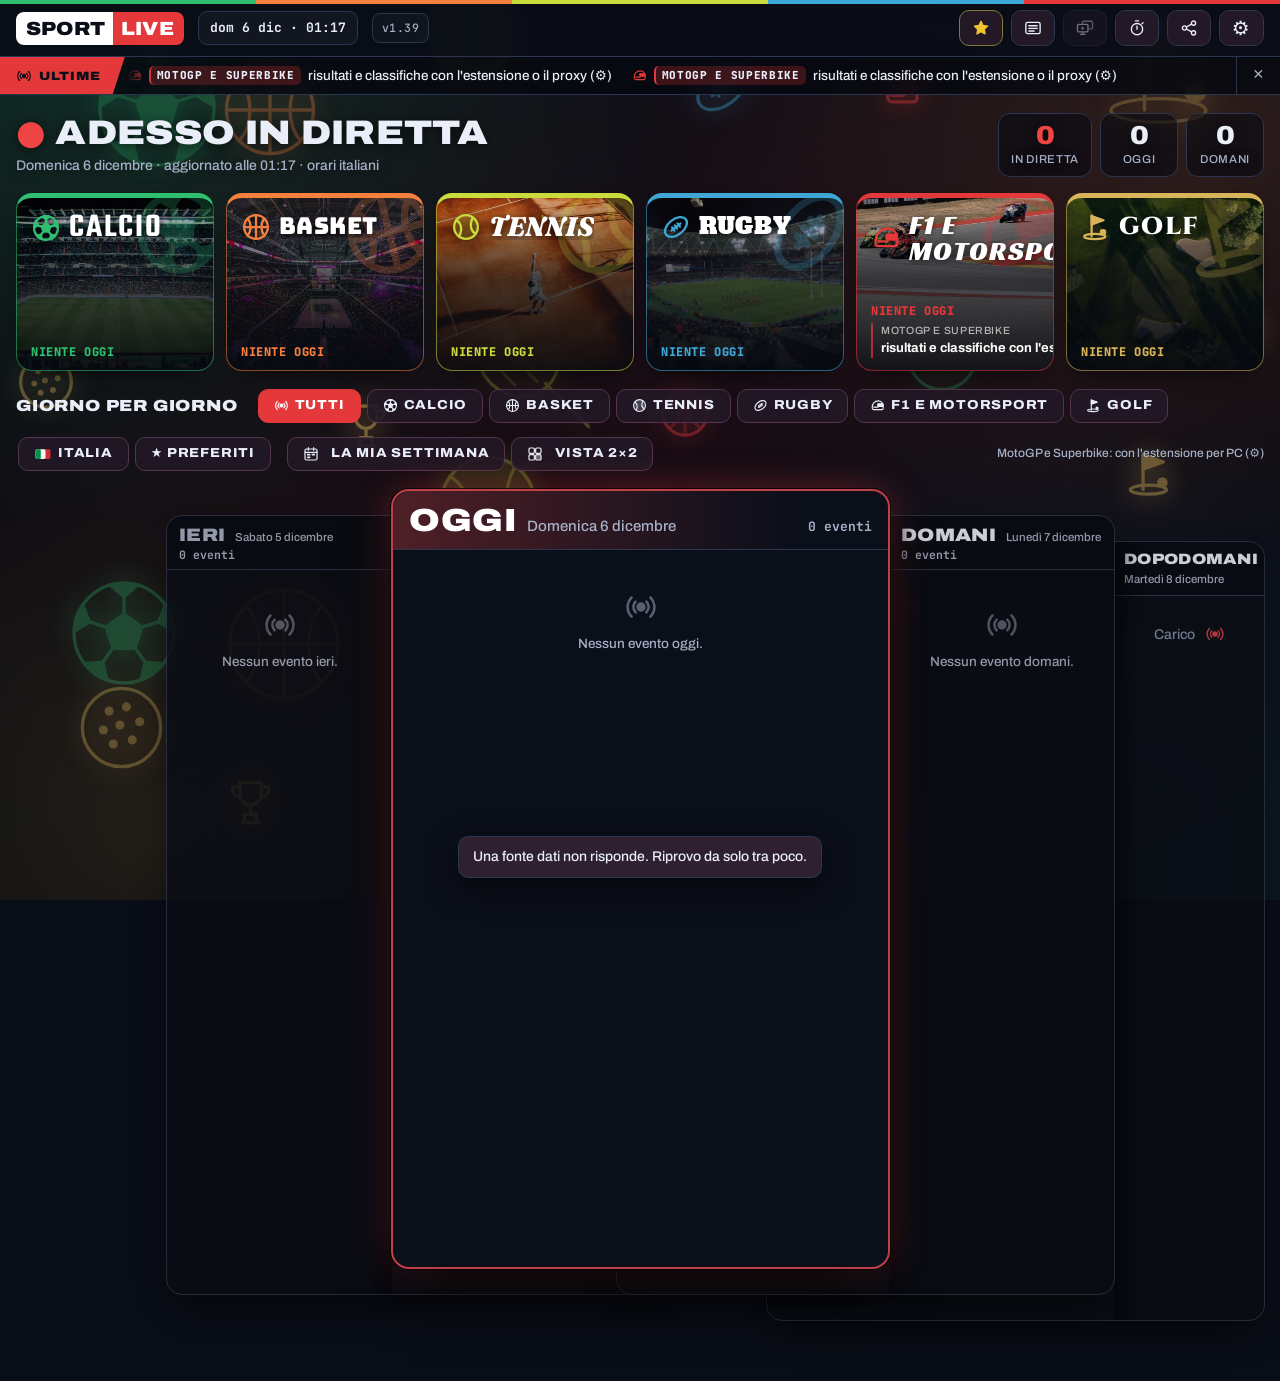
==== commit 30033f14: "v1.39 · Home del calcio Toccando "Calcio" si apre prima una pagina di partenza della sezione: - in a" ====
--- a/sport/index.html
+++ b/sport/index.html
@@ -43,8 +43,8 @@
 <link rel="preconnect" href="https://fonts.googleapis.com">
 <link rel="preconnect" href="https://fonts.gstatic.com" crossorigin>
 <link href="https://fonts.googleapis.com/css2?family=Archivo:wdth,wght@62..125,100..900&family=JetBrains+Mono:wght@400;500;700;800&family=Teko:wght@500;600;700&family=Bungee&family=Fraunces:ital,opsz,wght@1,9..144,800;1,9..144,900&family=Alfa+Slab+One&family=Racing+Sans+One&family=Orbitron:wght@700;900&family=Cinzel:wght@600;700;900&display=swap" rel="stylesheet">
-<link rel="stylesheet" href="app.css?v=1.38">
-<link rel="stylesheet" href="screens.css?v=1.38">
+<link rel="stylesheet" href="app.css?v=1.39">
+<link rel="stylesheet" href="screens.css?v=1.39">
 <link rel="icon" href="data:image/svg+xml,%3Csvg xmlns='http://www.w3.org/2000/svg' viewBox='0 0 64 64'%3E%3Crect width='64' height='64' rx='14' fill='%23e5383b'/%3E%3Ccircle cx='32' cy='32' r='13' fill='none' stroke='white' stroke-width='6'/%3E%3Ccircle cx='32' cy='32' r='4' fill='white'/%3E%3C/svg%3E">
 </head>
 <body>
@@ -71,7 +71,7 @@
 <header class="top" id="top">
   <a class="logo" href="#/home" aria-label="Sport LIVE APP, adesso in diretta"><span>SPORT</span><b>LIVE</b></a>
   <span class="clock mono" id="clock" aria-live="off"></span>
-  <span class="ver mono" id="appVer" title="Versione della pagina che stai guardando: 1.38 del 25/11/2026">v1.38</span>
+  <span class="ver mono" id="appVer" title="Versione della pagina che stai guardando: 1.39 del 26/11/2026">v1.39</span>
   <nav class="tabs" id="tabs" aria-label="Sport"></nav>
   <div class="topr">
  <button class="tbtn favbtn" id="btnFav" title="Gestisci i preferiti" aria-haspopup="dialog"><svg class="ico" viewBox="0 0 24 24" aria-hidden="true" focusable="false"><use href="#i-star"/></svg><span>PREFERITI</span><b class="fbadge" id="favBadge" hidden></b></button>
@@ -320,27 +320,27 @@
   </form>
 </dialog>
 
-<script src="js/core.js?v=1.38"></script>
-<script src="js/theme.js?v=1.38"></script>
-<script src="js/translate.js?v=1.38"></script>
-<script src="js/ui.js?v=1.38"></script>
-<script src="js/screens.js?v=1.38"></script>
-<script src="js/viz.js?v=1.38"></script>
-<script src="js/data.js?v=1.38"></script>
-<script src="js/ticker.js?v=1.38"></script>
-<script src="js/home.js?v=1.38"></script>
-<script src="js/favs.js?v=1.38"></script>
-<script src="js/calcio.js?v=1.38"></script>
-<script src="js/eurolega.js?v=1.38"></script>
-<script src="js/basket.js?v=1.38"></script>
-<script src="js/tennis.js?v=1.38"></script>
-<script src="js/rugby.js?v=1.38"></script>
-<script src="js/f1.js?v=1.38"></script>
-<script src="js/moto.js?v=1.38"></script>
-<script src="js/golf.js?v=1.38"></script>
-<script src="js/extra.js?v=1.38"></script>
-<script src="js/views.js?v=1.38"></script>
-<script src="js/remote.js?v=1.38"></script>
+<script src="js/core.js?v=1.39"></script>
+<script src="js/theme.js?v=1.39"></script>
+<script src="js/translate.js?v=1.39"></script>
+<script src="js/ui.js?v=1.39"></script>
+<script src="js/screens.js?v=1.39"></script>
+<script src="js/viz.js?v=1.39"></script>
+<script src="js/data.js?v=1.39"></script>
+<script src="js/ticker.js?v=1.39"></script>
+<script src="js/home.js?v=1.39"></script>
+<script src="js/favs.js?v=1.39"></script>
+<script src="js/calcio.js?v=1.39"></script>
+<script src="js/eurolega.js?v=1.39"></script>
+<script src="js/basket.js?v=1.39"></script>
+<script src="js/tennis.js?v=1.39"></script>
+<script src="js/rugby.js?v=1.39"></script>
+<script src="js/f1.js?v=1.39"></script>
+<script src="js/moto.js?v=1.39"></script>
+<script src="js/golf.js?v=1.39"></script>
+<script src="js/extra.js?v=1.39"></script>
+<script src="js/views.js?v=1.39"></script>
+<script src="js/remote.js?v=1.39"></script>
 <script>SL.start();</script>
 </body>
 </html>
--- a/sport/app.css
+++ b/sport/app.css
@@ -1724,3 +1724,45 @@
 .agsc{display:block;margin-top:4px;font-size:11.5px;line-height:1.4;color:var(--text);opacity:.85;white-space:normal}
 .agsc .ico{width:12px;height:12px;vertical-align:-2px;margin-right:4px;color:var(--tc)}
 .agsc .rcard{margin-right:3px}
+
+/* =====================================================================
+   HOME DEL CALCIO (#/calcio): schede dei giorni e liste delle partite
+   ===================================================================== */
+.chub{gap:18px}
+.chub-acts{justify-content:space-between;gap:8px 12px}
+.chub-acts .btn.pri{margin-left:auto}
+.chub-back{font-weight:800}
+.chub-back .ico{width:14px;height:14px;margin:0 5px 0 2px}
+.chub-lists{display:grid;grid-template-columns:repeat(auto-fit,minmax(min(460px,100%),1fr));gap:16px;align-items:start}
+.chub-l{display:flex;flex-direction:column;gap:10px;padding:14px;border-radius:var(--r,14px);border:1px solid var(--line);background:rgba(8,11,20,.72);backdrop-filter:blur(4px);min-width:0}
+.chub-l .dt-h{display:flex;align-items:center;gap:8px}
+.chub-l .dt-h .ico{width:18px;height:18px;color:var(--sa)}
+.chub-l .dt-h .c{font:800 12px/1 var(--f-mono);padding:3px 7px;border-radius:99px;background:var(--red);color:#fff}
+.chub-none{padding:4px 2px;line-height:1.5}
+.crl{display:flex;flex-direction:column;gap:8px}
+.crd{font:800 11px/1 var(--f-mono);letter-spacing:.08em;text-transform:uppercase;color:var(--muted);margin-top:6px}
+.crow{display:grid;grid-template-columns:64px minmax(0,1fr);gap:4px 12px;align-items:center;width:100%;padding:10px 12px;border-radius:12px;border:1px solid var(--line);border-left:3px solid var(--sa);background:var(--panel2);color:var(--text);text-align:left;cursor:pointer;transition:border-color .15s,transform .1s}
+.crow:hover{border-color:var(--sa)}
+.crow:active{transform:translateY(1px)}
+.crow.live{border-left-color:var(--red);background:color-mix(in srgb,var(--red) 6%,var(--panel2))}
+.crow.fav{box-shadow:inset 0 0 0 1px color-mix(in srgb,var(--yellow) 45%,transparent)}
+.cr-t{display:flex;flex-direction:column;align-items:center;gap:3px;font:800 15px/1 var(--f-mono);text-align:center}
+.cr-t small{font:700 10px/1 var(--f-mono);color:var(--muted);text-transform:uppercase;letter-spacing:.04em}
+.crow.live .cr-t{color:var(--red);flex-direction:row;justify-content:center;font-size:13px}
+.cr-t .dot{width:7px;height:7px}
+.cr-m{display:flex;flex-direction:column;gap:4px;min-width:0}
+.cr-c{color:var(--muted);font-size:11px;white-space:nowrap;overflow:hidden;text-overflow:ellipsis}
+.cr-tm{display:grid;grid-template-columns:22px minmax(0,auto) auto 1fr;align-items:center;gap:8px;min-width:0}
+.cr-tm img{width:22px;height:22px;object-fit:contain}
+.cr-n{font-weight:700;font-size:14.5px;white-space:nowrap;overflow:hidden;text-overflow:ellipsis;display:flex;align-items:center;gap:5px}
+.cr-tm .rk{font-style:normal}
+.cr-s{grid-column:4;justify-self:end;font:900 18px/1 var(--f-mono)}
+.cr-tm.l{opacity:.6}
+.chub-lists.quiet{grid-template-columns:1fr}
+.chub-lists.quiet #cNext .crl{display:grid;grid-template-columns:repeat(auto-fill,minmax(min(440px,100%),1fr));gap:8px 12px}
+.chub-lists.quiet #cNext .crd{grid-column:1/-1}
+.cr-sc{font-size:12px;line-height:1.45;color:var(--text);opacity:.9;margin-top:2px}
+.cr-sc .ico{width:12px;height:12px;vertical-align:-2px;margin-right:4px;color:var(--sa)}
+html[data-couch="1"] .cr-n{font-size:17px}
+html[data-couch="1"] .cr-s{font-size:22px}
+@media (max-width:760px){.chub-acts .btn.pri{margin-left:0;width:100%;justify-content:center}.crow{grid-template-columns:54px minmax(0,1fr)}.cr-tm .rk span{display:none}}
